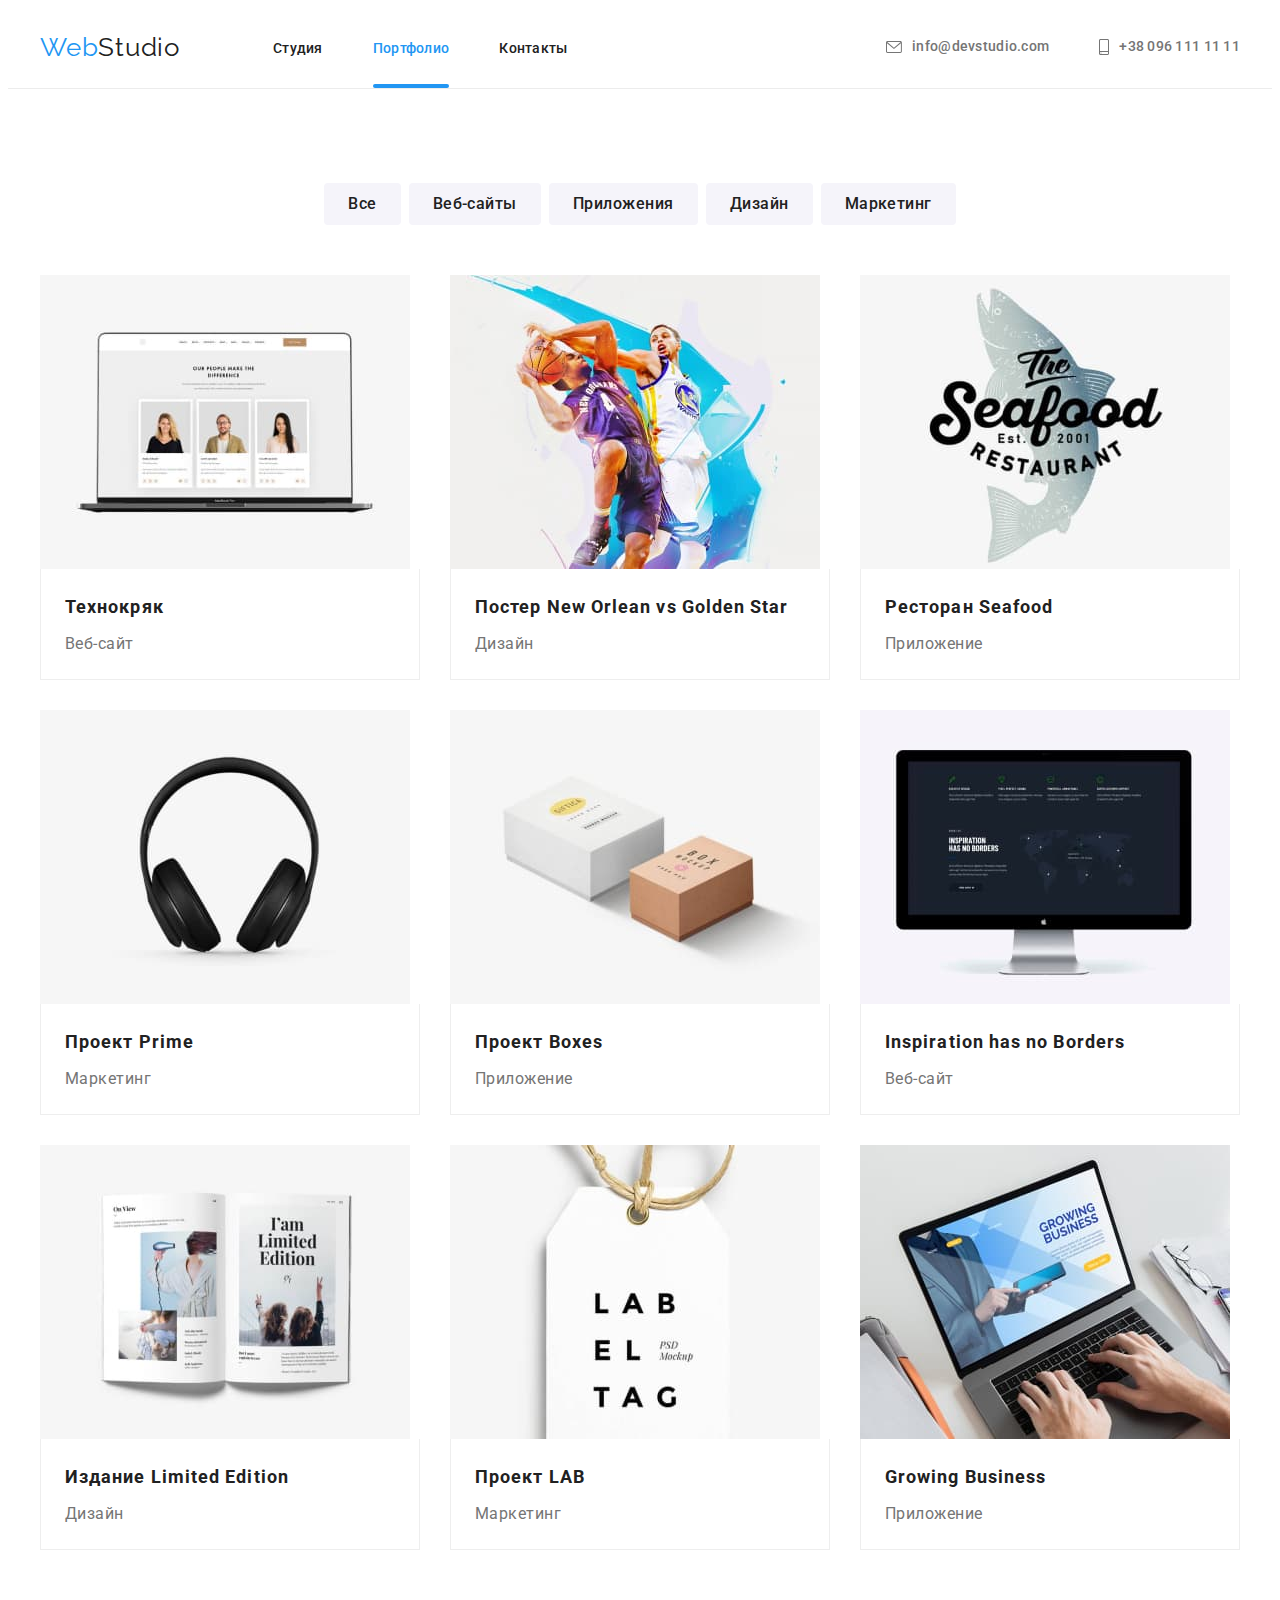
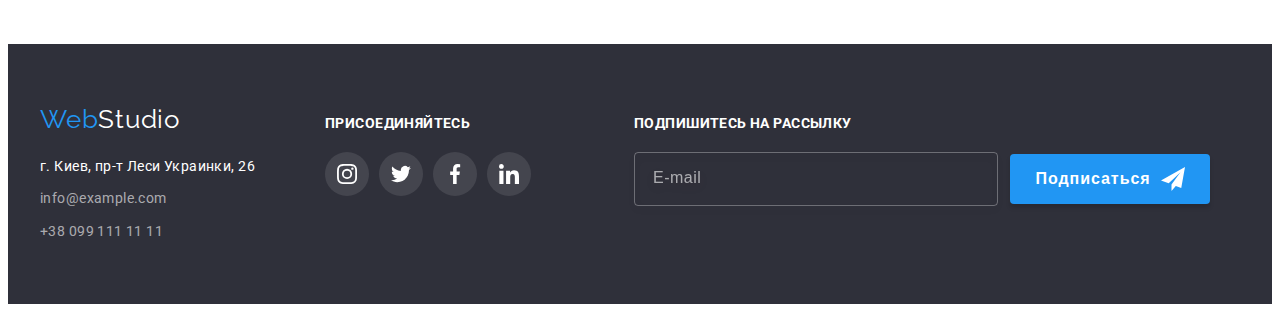
==== portfolio.html @ 878c6442 "add basic files" ====
<!DOCTYPE html>
<html lang="ru">
  <head>
    <meta charset="UTF-8" />
    <meta http-equiv="X-UA-Compatible" content="IE=edge" />
    <meta name="viewport" content="width=device-width, initial-scale=1.0" />
    <title>Портфолио</title>
    <link
      href="https://fonts.googleapis.com/css2?family=Raleway:wght@700&family=Roboto:wght@400;500;700;900&display=swap"
      rel="stylesheet"
    />
    <link
      rel="stylesheet"
      href="https://cdnjs.cloudflare.com/ajax/libs/modern-normalize/1.1.0/modern-normalize.min.css"
      integrity="sha512-wpPYUAdjBVSE4KJnH1VR1HeZfpl1ub8YT/NKx4PuQ5NmX2tKuGu6U/JRp5y+Y8XG2tV+wKQpNHVUX03MfMFn9Q=="
      crossorigin="anonymous"
      referrerpolicy="no-referrer"
    />
    <link rel="stylesheet" href="./css/main.min.css" />
  </head>
  <body>
    <!--Шапка-->
    <header class="page-header">
      <div class="container header-container">
        <nav class="nav-list">
          <a href="./index.html" class="logo">Web<span class="logo--black">Studio</span></a>
          <ul class="site-nav list">
            <li class="header-item"><a href="./index.html" class="item">Студия</a></li>
            <li class="header-item">
              <a href="./portfolio.html" class="item current">Портфолио</a>
            </li>
            <li class="header-item"><a href="" class="item">Контакты</a></li>
          </ul>
        </nav>
        <ul class="contacts-header list">
          <li class="contact-item">
            <div class="container-nav">
              <a href="mailto:info@devstudio.com" class="link"
                >info@devstudio.com
                <svg width="16" height="12" class="nav-icon">
                  <use href="./images/sprite.svg#icon-envelope"></use>
                </svg>
              </a>
            </div>
          </li>
          <li class="contact-item">
            <div class="container-nav">
              <a href="tel:+380961111111" class="link"
                >+38 096 111 11 11
                <svg width="10" height="16" class="nav-icon">
                  <use href="./images/sprite.svg#icon-smartphone"></use>
                </svg>
              </a>
            </div>
          </li>
        </ul>
      </div>
    </header>
    <main>
      <!--Список работ-->
      <section class="section">
        <div class="container">
          <h1 class="visually-hidden">Наши работы</h1>
          <ul class="filter-list list">
            <li class="filter"><button type="button" class="filter-btn">Все</button></li>
            <li class="filter"><button type="button" class="filter-btn">Веб-сайты</button></li>
            <li class="filter"><button type="button" class="filter-btn">Приложения</button></li>
            <li class="filter"><button type="button" class="filter-btn">Дизайн</button></li>
            <li class="filter"><button type="button" class="filter-btn">Маркетинг</button></li>
          </ul>
          <ul class="list works-list">
            <li class="works-example">
              <div class="works-example-list">
                <img src="images/work1.jpg" alt="Ноутбук" width="370" height="294" />
                <p class="works-example-text">
                  Технокряк это современная площадка распространения коронавируса. Компании
                  используют эту платформу для цифрового шпионажа и атак на защищённые сервера
                  конкурентов.
                </p>
              </div>
              <div class="container-example">
                <h2 class="works-title">Технокряк</h2>
                <p class="works-descr">Веб-сайт</p>
              </div>
            </li>
            <li class="works-example">
              <div class="works-example-list">
                <img src="images/work2.jpg" alt="Игроки в баскетбол" width="370" height="294" />
                <p class="works-example-text">
                  Технокряк это современная площадка распространения коронавируса. Компании
                  используют эту платформу для цифрового шпионажа и атак на защищённые сервера
                  конкурентов.
                </p>
              </div>
              <div class="container-example">
                <h2 class="works-title">Постер New Orlean vs Golden Star</h2>
                <p class="works-descr">Дизайн</p>
              </div>
            </li>
            <li class="works-example">
              <div class="works-example-list">
                <img src="images/work3.jpg" alt="Логотип ресторана" width="370" height="294" />
                <p class="works-example-text">
                  Технокряк это современная площадка распространения коронавируса. Компании
                  используют эту платформу для цифрового шпионажа и атак на защищённые сервера
                  конкурентов.
                </p>
              </div>
              <div class="container-example">
                <h2 class="works-title">Ресторан Seafood</h2>
                <p class="works-descr">Приложение</p>
              </div>
            </li>
            <li class="works-example">
              <div class="works-example-list">
                <img src="images/work4.jpg" alt="Наушники" width="370" height="294" />
                <p class="works-example-text">
                  Технокряк это современная площадка распространения коронавируса. Компании
                  используют эту платформу для цифрового шпионажа и атак на защищённые сервера
                  конкурентов.
                </p>
              </div>
              <div class="container-example">
                <h2 class="works-title">Проект Prime</h2>
                <p class="works-descr">Маркетинг</p>
              </div>
            </li>
            <li class="works-example">
              <div class="works-example-list">
                <img src="images/work5.jpg" alt="Маленькие коробки" width="370" height="294" />
                <p class="works-example-text">
                  Технокряк это современная площадка распространения коронавируса. Компании
                  используют эту платформу для цифрового шпионажа и атак на защищённые сервера
                  конкурентов.
                </p>
              </div>
              <div class="container-example">
                <h2 class="works-title">Проект Boxes</h2>
                <p class="works-descr">Приложение</p>
              </div>
            </li>
            <li class="works-example">
              <div class="works-example-list">
                <img src="images/work6.jpg" alt="Монитор" width="370" height="294" />
                <p class="works-example-text">
                  Технокряк это современная площадка распространения коронавируса. Компании
                  используют эту платформу для цифрового шпионажа и атак на защищённые сервера
                  конкурентов.
                </p>
              </div>
              <div class="container-example">
                <h2 class="works-title">Inspiration has no Borders</h2>
                <p class="works-descr">Веб-сайт</p>
              </div>
            </li>
            <li class="works-example">
              <div class="works-example-list">
                <img src="images/work7.jpg" alt="Открытая книга" width="370" height="294" />
                <p class="works-example-text">
                  Технокряк это современная площадка распространения коронавируса. Компании
                  используют эту платформу для цифрового шпионажа и атак на защищённые сервера
                  конкурентов.
                </p>
              </div>
              <div class="container-example">
                <h2 class="works-title">Издание Limited Edition</h2>
                <p class="works-descr">Дизайн</p>
              </div>
            </li>
            <li class="works-example">
              <div class="works-example-list">
                <img src="images/work8.jpg" alt="Бирка" width="370" height="294" />
                <p class="works-example-text">
                  Технокряк это современная площадка распространения коронавируса. Компании
                  используют эту платформу для цифрового шпионажа и атак на защищённые сервера
                  конкурентов.
                </p>
              </div>
              <div class="container-example">
                <h2 class="works-title">Проект LAB</h2>
                <p class="works-descr">Маркетинг</p>
              </div>
            </li>
            <li class="works-example">
              <div class="works-example-list">
                <img src="images/work9.jpg" alt="Руки и ноутбук" width="370" height="294" />
                <p class="works-example-text">
                  Технокряк это современная площадка распространения коронавируса. Компании
                  используют эту платформу для цифрового шпионажа и атак на защищённые сервера
                  конкурентов.
                </p>
              </div>
              <div class="container-example">
                <h2 class="works-title">Growing Business</h2>
                <p class="works-descr">Приложение</p>
              </div>
            </li>
          </ul>
        </div>
      </section>
    </main>
    <!--Подвал-->
    <footer class="content">
      <div class="main-footer-container">
        <div class="footer-wrapper">
          <a href="./index.html" class="logo">Web<span class="logo--white">Studio</span></a>
          <address>г. Киев, пр-т Леси Украинки, 26</address>
          <ul class="contacts-footer list">
            <li class="footer-link">
              <a href="mailto:info@example.com" class="link-item">info@example.com</a>
            </li>
            <li>
              <a href="tel:+380991111111" class="link-item">+38 099 111 11 11</a>
            </li>
          </ul>
        </div>
        <div class="footer-social-links">
          <h3 class="footer-title">присоединяйтесь</h3>
          <ul class="list footer-nav-list">
            <li class="footer-item-list">
              <a href="" class="footer-item-link">
                <svg class="footer-icons">
                  <use href="./images/sprite.svg#icon-instagram"></use>
                </svg>
              </a>
            </li>
            <li class="footer-item-list">
              <a href="" class="footer-item-link">
                <svg class="footer-icons">
                  <use href="./images/sprite.svg#icon-twitter"></use>
                </svg>
              </a>
            </li>
            <li class="footer-item-list">
              <a href="" class="footer-item-link">
                <svg class="footer-icons">
                  <use href="./images/sprite.svg#icon-facebook"></use>
                </svg>
              </a>
            </li>
            <li class="footer-item-list">
              <a href="" class="footer-item-link">
                <svg class="footer-icons">
                  <use href="./images/sprite.svg#icon-linkedin"></use>
                </svg>
              </a>
            </li>
          </ul>
        </div>
        <div class="form">
          <h3 class="footer-title">Подпишитесь на рассылку</h3>
          <div class="form-wrapper">
            <form action="#" class="form-footer">
              <label>
                <input type="email" name="E-mail" placeholder="E-mail" class="modal-input-footer" />
              </label>
            </form>
            <button type="submit" class="button-send-footer">
              <p class="button-title">Подписаться</p>
              <svg width="24" height="24">
                <use href="./images/sprite.svg#send"></use>
              </svg>
            </button>
          </div>
        </div>
      </div>
    </footer>
  </body>
</html>
---- css/main.min.css ----
:root{--primary-text-color: #212121;--title-text-color: #757575;--accent-color: #2196f3;--contact-footer-color: rgba(255, 255, 255, 0.6);--background-color: #ffffff;--context-color: #2f303a;--button-color: #f5f4fa;--border-color: #ececec;--icons-color: #afb1b8}h1,h2,h3,h4,h5,h6,p{margin:0}img{display:block;max-width:100%;height:auto}.list{list-style:none;margin:0;padding:0}body{font-family:Roboto, sans-serif;color:var(--primary-text-color);background-color:var(--background-color)}.visually-hidden{position:absolute;white-space:nowrap;width:1px;height:1px;overflow:hidden;border:0;padding:0;clip:rect(0 0 0 0);clip-path:inset(50%);margin:-1px}.section{padding-top:94px;padding-bottom:94px}.container{width:1200px;padding-left:15px;padding-right:15px;margin-left:auto;margin-right:auto}.section-title{font-weight:700;font-size:36px;line-height:1.17;text-align:center;letter-spacing:0.03em;margin-bottom:50px}.page-header{border-bottom:1px solid var(--border-color);padding-top:24px;padding-bottom:25px}.header-container{display:flex;align-items:center;justify-content:space-between}.site-nav{display:flex;align-items:center}.nav-list{display:flex}.contacts-header{display:flex;align-items:center}.header-item:not(:last-child){margin-right:50px}.header-item:first-child{margin-left:93px}.item{font-weight:500;font-size:14px;line-height:1.14;letter-spacing:0.02em;text-decoration:none;color:var(--primary-text-color);transition-property:color;transition-duration:250ms;transition-timing-function:cubic-bezier(0.4, 0, 0.2, 1)}.item:hover,.item:focus{color:var(--accent-color)}.item.current{font-weight:500;font-size:14px;line-height:1.14;letter-spacing:0.02em;text-decoration:none;color:var(--accent-color)}.current{position:relative;padding-bottom:32px}.current::after{content:'';position:absolute;width:100%;height:4px;left:0;bottom:0;background:var(--accent-color);border-radius:2px}.container-nav{display:flex;justify-content:center;align-items:center}.container-nav:not(:last-child){margin-right:30px}.link{display:flex;flex-direction:row-reverse;justify-content:center;align-items:center;transition-property:color;transition-duration:250ms;transition-timing-function:cubic-bezier(0.4, 0, 0.2, 1)}.container-nav .link:hover,.container-nav .link:focus{color:var(--accent-color)}.nav-icon{fill:currentColor;margin-right:10px}.nav-icon-phone{width:10px;height:16px}.contacts-header .link{font-weight:500;font-size:14px;line-height:1.14;letter-spacing:0.02em;text-decoration:none;color:var(--title-text-color)}.contact-item:not(:last-child){margin-right:50px}.logo{font-family:Raleway, sans-serif;font-size:26px;line-height:1.19;letter-spacing:0.03em;text-decoration:none;color:var(--accent-color)}.logo--black{color:var(--primary-text-color)}.logo--white{color:var(--background-color)}.hero{background-color:var(--context-color);background-image:linear-gradient(rgba(47,48,58,0.4), rgba(47,48,58,0.4)),url(../images/hero-img.jpg);background-repeat:no-repeat;background-position:center;background-size:cover;max-width:1600px;margin:0 auto;padding-top:200px;padding-bottom:200px}.hero-title{font-weight:900;font-size:44px;line-height:1.36;text-align:center;letter-spacing:0.06em;text-transform:uppercase;color:var(--background-color);margin-left:auto;margin-right:auto;margin-bottom:30px;max-width:696px}.hero-button{font-family:inherit;font-weight:700;font-size:16px;line-height:1.87;text-align:center;letter-spacing:0.06em;color:var(--background-color);background-color:var(--accent-color);cursor:pointer;display:block;margin-left:auto;margin-right:auto;min-width:200px;min-height:50px;border-radius:4px;border-color:transparent;transition-property:box-shadow;transition-duration:250ms;transition-timing-function:cubic-bezier(0.4, 0, 0.2, 1)}.hero-button:hover,.hero-button:focus{box-shadow:0px 4px 4px rgba(0,0,0,0.15)}.activity__list{display:flex}.activity__item{position:relative}.activity__item:not(:last-child){margin-right:30px}.activity__name{position:absolute;width:100%;height:70px;left:0;right:0;bottom:0;padding:27px 82px;font-weight:700;font-size:14px;line-height:1.14;text-align:center;letter-spacing:0.03em;text-transform:uppercase;color:var(--background-color);background-color:rgba(47,48,58,0.8)}.advantages{padding-bottom:0}.advantages__list{display:flex}.advantages__item:not(:last-child){margin-right:30px}.advantages__title{font-weight:700;font-size:14px;line-height:1.14;letter-spacing:0.03em;text-transform:uppercase;color:var(--primary-text-color);margin-bottom:10px}.advantages__descr{font-size:14px;line-height:1.71;letter-spacing:0.03em;color:var(--title-text-color);max-width:270px;margin-right:10px}.advantages__container{display:flex;justify-content:center;align-items:center;background-color:var(--button-color);width:270px;height:120px;border-radius:4px;margin-bottom:30px;padding:25px 100px}.advantages__icon{width:70px;height:70px}.team{background-color:var(--button-color)}.team-container{display:flex}.team-list{background:var(--background-color);box-shadow:0px 1px 3px rgba(0,0,0,0.12),0px 1px 1px rgba(0,0,0,0.14),0px 2px 1px rgba(0,0,0,0.2);border-radius:0px 0px 4px 4px;margin-right:30px}.team-list:last-child{margin-right:0}.member-container{padding-top:30px}.team-member{font-weight:500;font-size:16px;line-height:1.19;letter-spacing:0.03em;text-align:center}.team-position{font-size:16px;line-height:1.19;letter-spacing:0.03em;color:var(--title-text-color);text-align:center;margin-top:10px}.team-wrapper{display:flex;justify-content:center;align-items:center;margin-top:16px;padding-right:32px;padding-bottom:30px;padding-left:32px}.team-list-container{display:flex;justify-content:center;align-items:center;width:44px;height:44px}.team-list-container:not(:last-child){margin-right:10px}.team-icon-link{width:100%;height:100%;display:flex;border-radius:50%;justify-content:center;align-items:center;transition-property:background-color;transition-duration:250ms;transition-timing-function:cubic-bezier(0.4, 0, 0.2, 1)}.team-icon-link:hover,.team-icon-link:focus{background-color:var(--accent-color)}.team-icon-container{width:20px;height:20px;fill:var(--icons-color);transition-property:fill;transition-duration:250ms;transition-timing-function:cubic-bezier(0.4, 0, 0.2, 1)}.team-icon-link:hover .team-icon-container,.team-icon-link:focus .team-icon-container{fill:var(--background-color)}.clients-wrapper{display:flex;justify-content:center}.clients-item{display:flex;justify-content:center;align-items:center;width:170px;height:92px;margin-right:30px}.clients-item:last-child{margin-right:0}.clients-item-link{display:flex;justify-content:center;align-items:center;width:100%;height:100%;border:1px solid var(--icons-color);border-radius:4px;transition:border 250ms cubic-bezier(0.4, 0, 0.2, 1)}.clients-item:hover .clients-item-link,.clients-item:focus .clients-item-link{border:1px solid var(--accent-color)}.clients-icon{width:106px;height:60px;fill:var(--icons-color);transition:fill 250ms cubic-bezier(0.4, 0, 0.2, 1)}.clients-item-link:hover .clients-icon,.clients-item-link:focus .clients-icon{fill:var(--accent-color)}.filter-list{display:flex;margin-bottom:50px;justify-content:center}.filter-list .filter-btn{font-family:inherit;font-weight:500;font-size:16px;line-height:1.62;text-align:center;letter-spacing:0.03em;color:var(--primary-text-color);background-color:var(--button-color);cursor:pointer;transition:color 250ms cubic-bezier(0.4, 0, 0.2, 1),background-color 250ms cubic-bezier(0.4, 0, 0.2, 1),box-shadow 250ms cubic-bezier(0.4, 0, 0.2, 1)}.filter-list .filter-btn:hover,.filter-list .filter-btn:focus{color:var(--background-color);background-color:var(--accent-color);box-shadow:0px 3px 1px rgba(0,0,0,0.1),0px 1px 2px rgba(0,0,0,0.08),0px 2px 2px rgba(0,0,0,0.12)}.filter-btn{padding-top:6px;padding-right:22px;padding-bottom:6px;padding-left:22px;border-radius:4px;border-color:transparent}.filter:not(:last-child){margin-right:8px}.works-list{display:flex;flex-wrap:wrap;margin-right:-30px;margin-bottom:-30px}.works-example{flex-basis:calc(100% / 3 - 30px);margin-right:30px;margin-bottom:30px;transition-property:box-shadow;transition-duration:250ms;transition-timing-function:cubic-bezier(0.4, 0, 0.2, 1)}.works-example:hover{box-shadow:0px 1px 1px rgba(0,0,0,0.12),0px 4px 4px rgba(0,0,0,0.06),1px 4px 6px rgba(0,0,0,0.16);cursor:pointer}.works-example-list{position:relative;overflow:hidden}.works-example-text{position:absolute;transform:translateY(100%);transition:transform 250ms cubic-bezier(0.4, 0, 0.2, 1);top:0;left:0;width:100%;height:294px;padding:63px 24px;font-weight:400;font-size:18px;line-height:1.56;letter-spacing:0.03em;color:var(--background-color);background-color:rgba(33,150,243,0.9)}.works-example:hover .works-example-text{transform:translateY(0)}.works-title{font-weight:700;font-size:18px;line-height:2;letter-spacing:0.06em}.works-descr{font-size:16px;line-height:1.87;letter-spacing:0.03em;color:var(--title-text-color);margin-top:4px}.container-example{border-right:1px solid #eeeeee;border-bottom:1px solid #eeeeee;border-left:1px solid #eeeeee;padding-top:20px;padding-right:24px;padding-bottom:20px;padding-left:24px}.contacts-footer .link-item{font-size:14px;line-height:1.71;letter-spacing:0.03em;text-decoration:none;color:var(--contact-footer-color);transition-property:color;transition-duration:250ms;transition-timing-function:cubic-bezier(0.4, 0, 0.2, 1)}.contacts-footer .link-item:hover,.contacts-footer .link-item:focus{color:var(--accent-color)}.content{background-color:var(--context-color);padding-top:60px;padding-bottom:60px}.footer-link{margin-bottom:9px}address{font-style:normal;font-size:14px;line-height:1.71;letter-spacing:0.03em;color:var(--background-color);margin-top:20px;margin-bottom:9px}.main-footer-container{max-width:1200px;display:flex;align-items:baseline;margin-right:auto;margin-left:auto}.footer-wrapper{margin-right:70px}.button-send-footer{width:200px;height:50px;background:var(--accent-color);box-shadow:0px 4px 4px rgba(0,0,0,0.15);border-radius:4px;border:transparent;display:flex;justify-content:center;align-items:center;cursor:pointer}.button-title{margin-right:10px;font-weight:700;font-size:16px;line-height:1.87;letter-spacing:0.06em;color:var(--background-color)}.footer-social-links{margin-right:93px}.footer-nav-list{display:flex}.footer-item-list{display:flex;justify-content:center;align-items:center;width:44px;height:44px;margin-right:10px}.footer-item-link{display:flex;width:100%;height:100%;border-radius:50%;background:rgba(255,255,255,0.1);justify-content:center;align-items:center;transition-property:background-color;transition-duration:250ms;transition-timing-function:cubic-bezier(0.4, 0, 0.2, 1)}.footer-item-link:hover,.footer-item-link:focus{background-color:var(--accent-color)}.footer-icons{width:20px;height:20px;fill:var(--background-color)}.footer-title{font-weight:700;font-size:14px;line-height:1.14;letter-spacing:0.03em;text-transform:uppercase;color:var(--background-color);margin-bottom:20px}.form-footer{margin-right:12px}.modal-input-footer{width:358px;height:50px;border:1px solid rgba(255,255,255,0.3);filter:drop-shadow(0px 4px 4px rgba(71,9,9,0.15));border-radius:4px;background-color:transparent;outline:none}.modal-input-footer::placeholder{padding-top:15px;padding-bottom:15px;padding-right:295px;padding-left:16px;font-weight:400;font-size:16px;line-height:1.25;letter-spacing:0.03em;color:rgba(255,255,255,0.6)}.form-wrapper{display:flex;justify-content:center;align-items:center;transition:box-shadow 250ms cubic-bezier(0.4, 0, 0.2, 1)}.is-hidden{visibility:hidden;opacity:0;pointer-events:none}.backdrop{width:100vw;height:100vh;background:rgba(0,0,0,0.2);position:fixed;top:0;opacity:1;transition:opacity 250ms cubic-bezier(0.4, 0, 0.2, 1)}.backdrop.is-hidden .modal{transform:translate(-50%, -50%) scale(0.8)}.modal{position:absolute;top:50%;left:50%;transform:translate(-50%, -50%) scale(1);width:528px;min-height:581px;padding:40px;background-color:var(--background-color);box-shadow:0px 1px 3px rgba(0,0,0,0.12),0px 1px 1px rgba(0,0,0,0.14),0px 2px 1px rgba(0,0,0,0.2);border-radius:4px;transition:transform 250ms cubic-bezier(0.4, 0, 0.2, 1)}.modal-title{margin-bottom:12px;font-weight:700;font-size:20px;line-height:1.15;text-align:center;letter-spacing:0.03em;color:var(--primary-text-color)}.modal-input{width:100%;height:40px;padding-top:14px;padding-bottom:14px;padding-left:42px;background-color:transparent;border:1px solid rgba(33,33,33,0.2);border-radius:4px;outline:none;transition:border-color 250ms cubic-bezier(0.4, 0, 0.2, 1)}.modal-input:focus{border-color:var(--accent-color)}.modal-input:focus+.modal-input-icon{fill:var(--accent-color)}.icon-wrap{position:relative;display:block;margin-bottom:10px}.modal-input-icon{position:absolute;top:50%;transform:translateY(-50%);left:15px;transition:fill 250ms cubic-bezier(0.4, 0, 0.2, 1)}.modal-lable{font-weight:400;font-size:12px;line-height:1.67;letter-spacing:0.01em;margin-bottom:4px;color:var(--title-text-color)}.modal-text{width:100%;height:120px;resize:none;padding:12px 16px;margin-bottom:20px;border:1px solid rgba(33,33,33,0.2);border-radius:4px;outline:none;transition:border-color 250ms cubic-bezier(0.4, 0, 0.2, 1);color:rgba(117,117,117,0.5)}.modal-text::placeholder{font-weight:400;font-size:14px;line-height:1.14;letter-spacing:0.01em}.modal-text:focus{border-color:var(--accent-color)}.policy-wrap{font-weight:400;font-size:14px;line-height:1.71;letter-spacing:0.03em;color:var(--title-text-color)}.modal-wrap{display:flex;justify-content:center;align-items:center}.check-link{color:var(--accent-color)}.check-text .text-wrap{display:flex;align-items:center;justify-content:center;width:16px;height:15px;border:2px solid var(--primary-text-color);border-radius:2px;margin-right:7px}.input-check:checked+.check-text .text-wrap{background-color:var(--accent-color);border:none}.input-icon-check{fill:var(--background-color)}.modal-field-wrap{display:flex;justify-content:center;align-items:center;margin-bottom:30px}.modal-button{font-weight:700;font-size:16px;line-height:1.87;text-align:center;letter-spacing:0.06em;color:var(--background-color);background-color:var(--accent-color);cursor:pointer;display:block;margin-left:auto;margin-right:auto;padding:10px 55px;width:200px;height:50px;box-shadow:0px 4px 4px rgba(0,0,0,0.15);border-radius:4px;border-color:transparent}.close-btn{position:absolute;top:8px;right:8px;width:30px;height:30px;background:var(--background-color);border:1px solid rgba(56,41,41,0.1);border-radius:50%;cursor:pointer;transition:fill 250ms cubic-bezier(0.4, 0, 0.2, 1)}.close-btn:hover{fill:var(--accent-color)}.close-icon{width:11px;height:11px}
/*# sourceMappingURL=main.min.css.map */
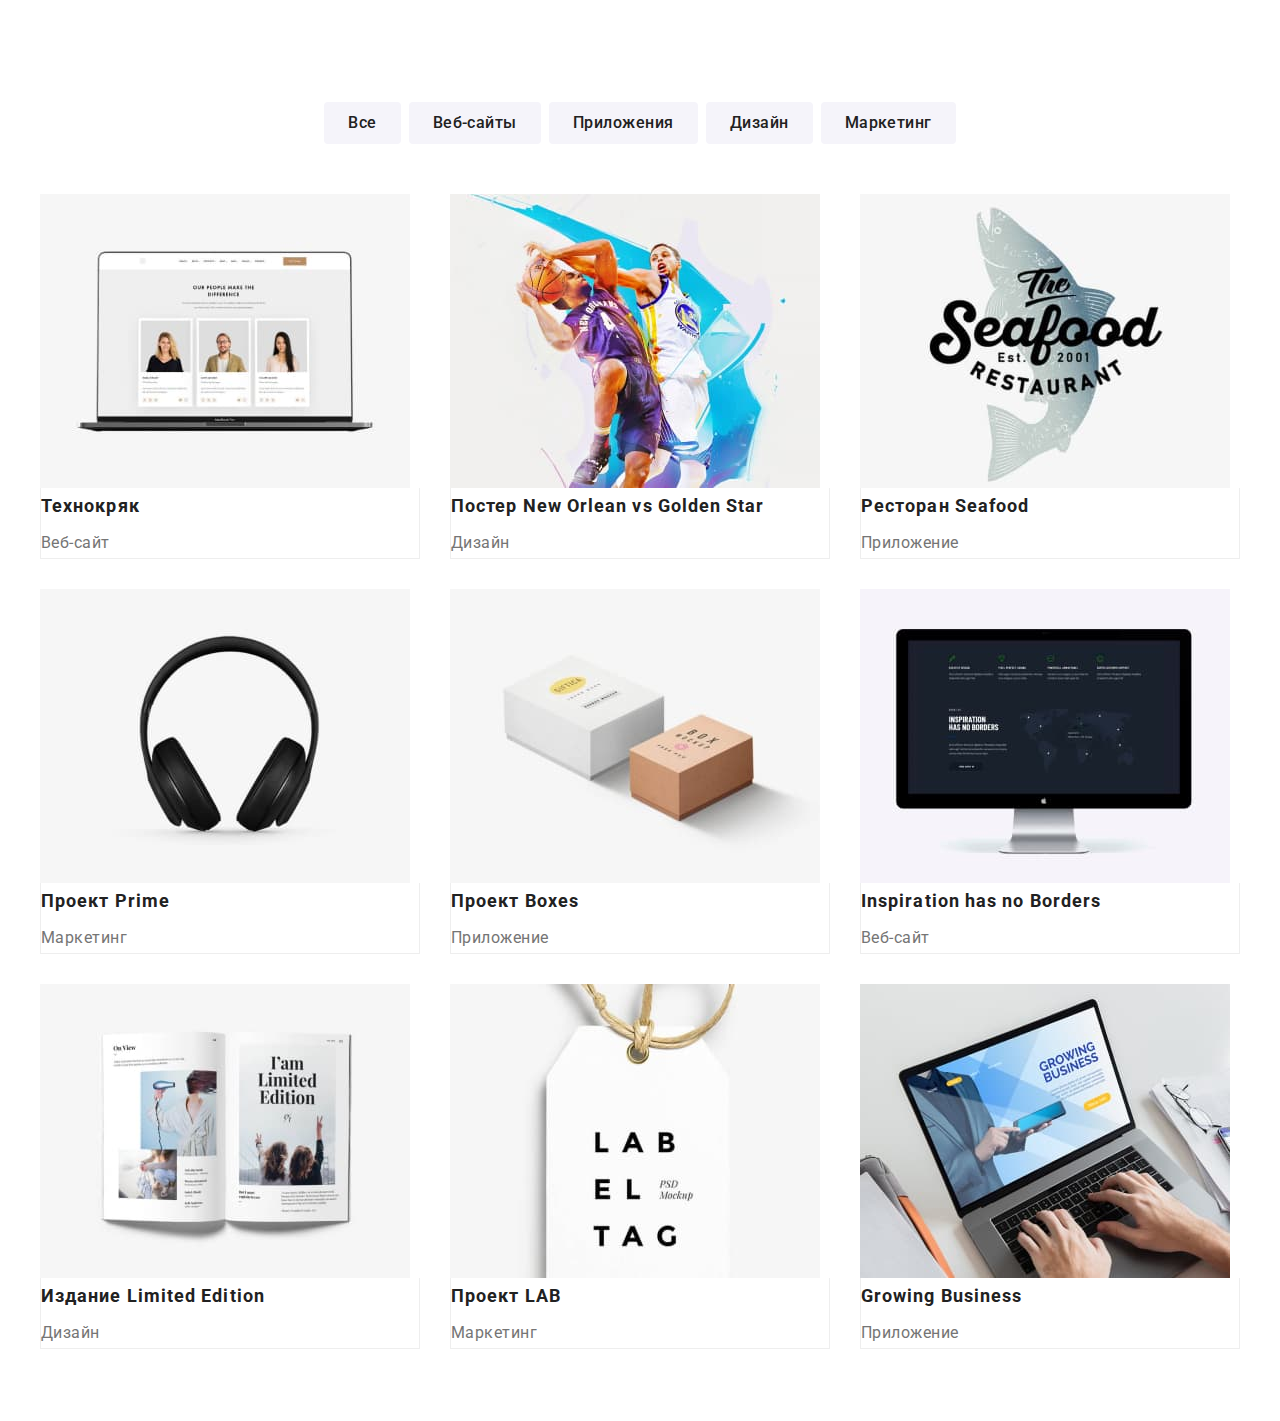
==== commit c100a308: "add works responsive" ====
--- a/portfolio.html
+++ b/portfolio.html
@@ -20,7 +20,7 @@
   </head>
   <body>
     <!--Шапка-->
-    <header class="page-header">
+    <!-- <header class="page-header">
       <div class="container header-container">
         <nav class="nav-list">
           <a href="./index.html" class="logo">Web<span class="logo--black">Studio</span></a>
@@ -55,7 +55,7 @@
           </li>
         </ul>
       </div>
-    </header>
+    </header> -->
     <main>
       <!--Список работ-->
       <section class="section">
@@ -200,7 +200,7 @@
       </section>
     </main>
     <!--Подвал-->
-    <footer class="content">
+    <!-- <footer class="content">
       <div class="main-footer-container">
         <div class="footer-wrapper">
           <a href="./index.html" class="logo">Web<span class="logo--white">Studio</span></a>
@@ -264,6 +264,6 @@
           </div>
         </div>
       </div>
-    </footer>
+    </footer> -->
   </body>
 </html>
--- a/css/main.min.css
+++ b/css/main.min.css
@@ -1,2 +1,2 @@
-:root{--primary-text-color: #212121;--title-text-color: #757575;--accent-color: #2196f3;--contact-footer-color: rgba(255, 255, 255, 0.6);--background-color: #ffffff;--context-color: #2f303a;--button-color: #f5f4fa;--border-color: #ececec;--icons-color: #afb1b8}h1,h2,h3,h4,h5,h6,p{margin:0}img{display:block;max-width:100%;height:auto}.list{list-style:none;margin:0;padding:0}body{font-family:Roboto, sans-serif;color:var(--primary-text-color);background-color:var(--background-color)}.visually-hidden{position:absolute;white-space:nowrap;width:1px;height:1px;overflow:hidden;border:0;padding:0;clip:rect(0 0 0 0);clip-path:inset(50%);margin:-1px}.section{padding-top:94px;padding-bottom:94px}.container{width:1200px;padding-left:15px;padding-right:15px;margin-left:auto;margin-right:auto}.section-title{font-weight:700;font-size:36px;line-height:1.17;text-align:center;letter-spacing:0.03em;margin-bottom:50px}.page-header{border-bottom:1px solid var(--border-color);padding-top:24px;padding-bottom:25px}.header-container{display:flex;align-items:center;justify-content:space-between}.site-nav{display:flex;align-items:center}.nav-list{display:flex}.contacts-header{display:flex;align-items:center}.header-item:not(:last-child){margin-right:50px}.header-item:first-child{margin-left:93px}.item{font-weight:500;font-size:14px;line-height:1.14;letter-spacing:0.02em;text-decoration:none;color:var(--primary-text-color);transition-property:color;transition-duration:250ms;transition-timing-function:cubic-bezier(0.4, 0, 0.2, 1)}.item:hover,.item:focus{color:var(--accent-color)}.item.current{font-weight:500;font-size:14px;line-height:1.14;letter-spacing:0.02em;text-decoration:none;color:var(--accent-color)}.current{position:relative;padding-bottom:32px}.current::after{content:'';position:absolute;width:100%;height:4px;left:0;bottom:0;background:var(--accent-color);border-radius:2px}.container-nav{display:flex;justify-content:center;align-items:center}.container-nav:not(:last-child){margin-right:30px}.link{display:flex;flex-direction:row-reverse;justify-content:center;align-items:center;transition-property:color;transition-duration:250ms;transition-timing-function:cubic-bezier(0.4, 0, 0.2, 1)}.container-nav .link:hover,.container-nav .link:focus{color:var(--accent-color)}.nav-icon{fill:currentColor;margin-right:10px}.nav-icon-phone{width:10px;height:16px}.contacts-header .link{font-weight:500;font-size:14px;line-height:1.14;letter-spacing:0.02em;text-decoration:none;color:var(--title-text-color)}.contact-item:not(:last-child){margin-right:50px}.logo{font-family:Raleway, sans-serif;font-size:26px;line-height:1.19;letter-spacing:0.03em;text-decoration:none;color:var(--accent-color)}.logo--black{color:var(--primary-text-color)}.logo--white{color:var(--background-color)}.hero{background-color:var(--context-color);background-image:linear-gradient(rgba(47,48,58,0.4), rgba(47,48,58,0.4)),url(../images/hero-img.jpg);background-repeat:no-repeat;background-position:center;background-size:cover;max-width:1600px;margin:0 auto;padding-top:200px;padding-bottom:200px}.hero-title{font-weight:900;font-size:44px;line-height:1.36;text-align:center;letter-spacing:0.06em;text-transform:uppercase;color:var(--background-color);margin-left:auto;margin-right:auto;margin-bottom:30px;max-width:696px}.hero-button{font-family:inherit;font-weight:700;font-size:16px;line-height:1.87;text-align:center;letter-spacing:0.06em;color:var(--background-color);background-color:var(--accent-color);cursor:pointer;display:block;margin-left:auto;margin-right:auto;min-width:200px;min-height:50px;border-radius:4px;border-color:transparent;transition-property:box-shadow;transition-duration:250ms;transition-timing-function:cubic-bezier(0.4, 0, 0.2, 1)}.hero-button:hover,.hero-button:focus{box-shadow:0px 4px 4px rgba(0,0,0,0.15)}.activity__list{display:flex}.activity__item{position:relative}.activity__item:not(:last-child){margin-right:30px}.activity__name{position:absolute;width:100%;height:70px;left:0;right:0;bottom:0;padding:27px 82px;font-weight:700;font-size:14px;line-height:1.14;text-align:center;letter-spacing:0.03em;text-transform:uppercase;color:var(--background-color);background-color:rgba(47,48,58,0.8)}.advantages{padding-bottom:0}.advantages__list{display:flex}.advantages__item:not(:last-child){margin-right:30px}.advantages__title{font-weight:700;font-size:14px;line-height:1.14;letter-spacing:0.03em;text-transform:uppercase;color:var(--primary-text-color);margin-bottom:10px}.advantages__descr{font-size:14px;line-height:1.71;letter-spacing:0.03em;color:var(--title-text-color);max-width:270px;margin-right:10px}.advantages__container{display:flex;justify-content:center;align-items:center;background-color:var(--button-color);width:270px;height:120px;border-radius:4px;margin-bottom:30px;padding:25px 100px}.advantages__icon{width:70px;height:70px}.team{background-color:var(--button-color)}.team-container{display:flex}.team-list{background:var(--background-color);box-shadow:0px 1px 3px rgba(0,0,0,0.12),0px 1px 1px rgba(0,0,0,0.14),0px 2px 1px rgba(0,0,0,0.2);border-radius:0px 0px 4px 4px;margin-right:30px}.team-list:last-child{margin-right:0}.member-container{padding-top:30px}.team-member{font-weight:500;font-size:16px;line-height:1.19;letter-spacing:0.03em;text-align:center}.team-position{font-size:16px;line-height:1.19;letter-spacing:0.03em;color:var(--title-text-color);text-align:center;margin-top:10px}.team-wrapper{display:flex;justify-content:center;align-items:center;margin-top:16px;padding-right:32px;padding-bottom:30px;padding-left:32px}.team-list-container{display:flex;justify-content:center;align-items:center;width:44px;height:44px}.team-list-container:not(:last-child){margin-right:10px}.team-icon-link{width:100%;height:100%;display:flex;border-radius:50%;justify-content:center;align-items:center;transition-property:background-color;transition-duration:250ms;transition-timing-function:cubic-bezier(0.4, 0, 0.2, 1)}.team-icon-link:hover,.team-icon-link:focus{background-color:var(--accent-color)}.team-icon-container{width:20px;height:20px;fill:var(--icons-color);transition-property:fill;transition-duration:250ms;transition-timing-function:cubic-bezier(0.4, 0, 0.2, 1)}.team-icon-link:hover .team-icon-container,.team-icon-link:focus .team-icon-container{fill:var(--background-color)}.clients-wrapper{display:flex;justify-content:center}.clients-item{display:flex;justify-content:center;align-items:center;width:170px;height:92px;margin-right:30px}.clients-item:last-child{margin-right:0}.clients-item-link{display:flex;justify-content:center;align-items:center;width:100%;height:100%;border:1px solid var(--icons-color);border-radius:4px;transition:border 250ms cubic-bezier(0.4, 0, 0.2, 1)}.clients-item:hover .clients-item-link,.clients-item:focus .clients-item-link{border:1px solid var(--accent-color)}.clients-icon{width:106px;height:60px;fill:var(--icons-color);transition:fill 250ms cubic-bezier(0.4, 0, 0.2, 1)}.clients-item-link:hover .clients-icon,.clients-item-link:focus .clients-icon{fill:var(--accent-color)}.filter-list{display:flex;margin-bottom:50px;justify-content:center}.filter-list .filter-btn{font-family:inherit;font-weight:500;font-size:16px;line-height:1.62;text-align:center;letter-spacing:0.03em;color:var(--primary-text-color);background-color:var(--button-color);cursor:pointer;transition:color 250ms cubic-bezier(0.4, 0, 0.2, 1),background-color 250ms cubic-bezier(0.4, 0, 0.2, 1),box-shadow 250ms cubic-bezier(0.4, 0, 0.2, 1)}.filter-list .filter-btn:hover,.filter-list .filter-btn:focus{color:var(--background-color);background-color:var(--accent-color);box-shadow:0px 3px 1px rgba(0,0,0,0.1),0px 1px 2px rgba(0,0,0,0.08),0px 2px 2px rgba(0,0,0,0.12)}.filter-btn{padding-top:6px;padding-right:22px;padding-bottom:6px;padding-left:22px;border-radius:4px;border-color:transparent}.filter:not(:last-child){margin-right:8px}.works-list{display:flex;flex-wrap:wrap;margin-right:-30px;margin-bottom:-30px}.works-example{flex-basis:calc(100% / 3 - 30px);margin-right:30px;margin-bottom:30px;transition-property:box-shadow;transition-duration:250ms;transition-timing-function:cubic-bezier(0.4, 0, 0.2, 1)}.works-example:hover{box-shadow:0px 1px 1px rgba(0,0,0,0.12),0px 4px 4px rgba(0,0,0,0.06),1px 4px 6px rgba(0,0,0,0.16);cursor:pointer}.works-example-list{position:relative;overflow:hidden}.works-example-text{position:absolute;transform:translateY(100%);transition:transform 250ms cubic-bezier(0.4, 0, 0.2, 1);top:0;left:0;width:100%;height:294px;padding:63px 24px;font-weight:400;font-size:18px;line-height:1.56;letter-spacing:0.03em;color:var(--background-color);background-color:rgba(33,150,243,0.9)}.works-example:hover .works-example-text{transform:translateY(0)}.works-title{font-weight:700;font-size:18px;line-height:2;letter-spacing:0.06em}.works-descr{font-size:16px;line-height:1.87;letter-spacing:0.03em;color:var(--title-text-color);margin-top:4px}.container-example{border-right:1px solid #eeeeee;border-bottom:1px solid #eeeeee;border-left:1px solid #eeeeee;padding-top:20px;padding-right:24px;padding-bottom:20px;padding-left:24px}.contacts-footer .link-item{font-size:14px;line-height:1.71;letter-spacing:0.03em;text-decoration:none;color:var(--contact-footer-color);transition-property:color;transition-duration:250ms;transition-timing-function:cubic-bezier(0.4, 0, 0.2, 1)}.contacts-footer .link-item:hover,.contacts-footer .link-item:focus{color:var(--accent-color)}.content{background-color:var(--context-color);padding-top:60px;padding-bottom:60px}.footer-link{margin-bottom:9px}address{font-style:normal;font-size:14px;line-height:1.71;letter-spacing:0.03em;color:var(--background-color);margin-top:20px;margin-bottom:9px}.main-footer-container{max-width:1200px;display:flex;align-items:baseline;margin-right:auto;margin-left:auto}.footer-wrapper{margin-right:70px}.button-send-footer{width:200px;height:50px;background:var(--accent-color);box-shadow:0px 4px 4px rgba(0,0,0,0.15);border-radius:4px;border:transparent;display:flex;justify-content:center;align-items:center;cursor:pointer}.button-title{margin-right:10px;font-weight:700;font-size:16px;line-height:1.87;letter-spacing:0.06em;color:var(--background-color)}.footer-social-links{margin-right:93px}.footer-nav-list{display:flex}.footer-item-list{display:flex;justify-content:center;align-items:center;width:44px;height:44px;margin-right:10px}.footer-item-link{display:flex;width:100%;height:100%;border-radius:50%;background:rgba(255,255,255,0.1);justify-content:center;align-items:center;transition-property:background-color;transition-duration:250ms;transition-timing-function:cubic-bezier(0.4, 0, 0.2, 1)}.footer-item-link:hover,.footer-item-link:focus{background-color:var(--accent-color)}.footer-icons{width:20px;height:20px;fill:var(--background-color)}.footer-title{font-weight:700;font-size:14px;line-height:1.14;letter-spacing:0.03em;text-transform:uppercase;color:var(--background-color);margin-bottom:20px}.form-footer{margin-right:12px}.modal-input-footer{width:358px;height:50px;border:1px solid rgba(255,255,255,0.3);filter:drop-shadow(0px 4px 4px rgba(71,9,9,0.15));border-radius:4px;background-color:transparent;outline:none}.modal-input-footer::placeholder{padding-top:15px;padding-bottom:15px;padding-right:295px;padding-left:16px;font-weight:400;font-size:16px;line-height:1.25;letter-spacing:0.03em;color:rgba(255,255,255,0.6)}.form-wrapper{display:flex;justify-content:center;align-items:center;transition:box-shadow 250ms cubic-bezier(0.4, 0, 0.2, 1)}.is-hidden{visibility:hidden;opacity:0;pointer-events:none}.backdrop{width:100vw;height:100vh;background:rgba(0,0,0,0.2);position:fixed;top:0;opacity:1;transition:opacity 250ms cubic-bezier(0.4, 0, 0.2, 1)}.backdrop.is-hidden .modal{transform:translate(-50%, -50%) scale(0.8)}.modal{position:absolute;top:50%;left:50%;transform:translate(-50%, -50%) scale(1);width:528px;min-height:581px;padding:40px;background-color:var(--background-color);box-shadow:0px 1px 3px rgba(0,0,0,0.12),0px 1px 1px rgba(0,0,0,0.14),0px 2px 1px rgba(0,0,0,0.2);border-radius:4px;transition:transform 250ms cubic-bezier(0.4, 0, 0.2, 1)}.modal-title{margin-bottom:12px;font-weight:700;font-size:20px;line-height:1.15;text-align:center;letter-spacing:0.03em;color:var(--primary-text-color)}.modal-input{width:100%;height:40px;padding-top:14px;padding-bottom:14px;padding-left:42px;background-color:transparent;border:1px solid rgba(33,33,33,0.2);border-radius:4px;outline:none;transition:border-color 250ms cubic-bezier(0.4, 0, 0.2, 1)}.modal-input:focus{border-color:var(--accent-color)}.modal-input:focus+.modal-input-icon{fill:var(--accent-color)}.icon-wrap{position:relative;display:block;margin-bottom:10px}.modal-input-icon{position:absolute;top:50%;transform:translateY(-50%);left:15px;transition:fill 250ms cubic-bezier(0.4, 0, 0.2, 1)}.modal-lable{font-weight:400;font-size:12px;line-height:1.67;letter-spacing:0.01em;margin-bottom:4px;color:var(--title-text-color)}.modal-text{width:100%;height:120px;resize:none;padding:12px 16px;margin-bottom:20px;border:1px solid rgba(33,33,33,0.2);border-radius:4px;outline:none;transition:border-color 250ms cubic-bezier(0.4, 0, 0.2, 1);color:rgba(117,117,117,0.5)}.modal-text::placeholder{font-weight:400;font-size:14px;line-height:1.14;letter-spacing:0.01em}.modal-text:focus{border-color:var(--accent-color)}.policy-wrap{font-weight:400;font-size:14px;line-height:1.71;letter-spacing:0.03em;color:var(--title-text-color)}.modal-wrap{display:flex;justify-content:center;align-items:center}.check-link{color:var(--accent-color)}.check-text .text-wrap{display:flex;align-items:center;justify-content:center;width:16px;height:15px;border:2px solid var(--primary-text-color);border-radius:2px;margin-right:7px}.input-check:checked+.check-text .text-wrap{background-color:var(--accent-color);border:none}.input-icon-check{fill:var(--background-color)}.modal-field-wrap{display:flex;justify-content:center;align-items:center;margin-bottom:30px}.modal-button{font-weight:700;font-size:16px;line-height:1.87;text-align:center;letter-spacing:0.06em;color:var(--background-color);background-color:var(--accent-color);cursor:pointer;display:block;margin-left:auto;margin-right:auto;padding:10px 55px;width:200px;height:50px;box-shadow:0px 4px 4px rgba(0,0,0,0.15);border-radius:4px;border-color:transparent}.close-btn{position:absolute;top:8px;right:8px;width:30px;height:30px;background:var(--background-color);border:1px solid rgba(56,41,41,0.1);border-radius:50%;cursor:pointer;transition:fill 250ms cubic-bezier(0.4, 0, 0.2, 1)}.close-btn:hover{fill:var(--accent-color)}.close-icon{width:11px;height:11px}
+:root{--primary-text-color: #212121;--title-text-color: #757575;--accent-color: #2196f3;--contact-footer-color: rgba(255, 255, 255, 0.6);--background-color: #ffffff;--context-color: #2f303a;--button-color: #f5f4fa;--border-color: #ececec;--icons-color: #afb1b8}h1,h2,h3,h4,h5,h6,p{margin:0}img{display:block;max-width:100%;height:auto}.list{list-style:none;margin:0;padding:0}body{font-family:Roboto, sans-serif;color:var(--primary-text-color);background-color:var(--background-color)}.visually-hidden{position:absolute;white-space:nowrap;width:1px;height:1px;overflow:hidden;border:0;padding:0;clip:rect(0 0 0 0);clip-path:inset(50%);margin:-1px}.section{padding-top:60px;padding-bottom:60px}@media screen and (min-width: 1200px){.section{padding-top:94px;padding-bottom:94px}}.container{width:100%;margin:0 auto;padding-left:15px;padding-right:15px}@media screen and (min-width: 480px){.container{width:480px}}@media screen and (min-width: 768px){.container{width:768px}}@media screen and (min-width: 1200px){.container{width:1200px}}.section-title{font-weight:700;font-size:36px;line-height:1.17;text-align:center;letter-spacing:0.03em;margin-bottom:30px}@media screen and (min-width: 1200px){.section-title{margin-bottom:50px}}.page-header{border-bottom:1px solid var(--border-color);padding-top:24px;padding-bottom:25px}.header-container{display:flex;align-items:center;justify-content:space-between}.site-nav{display:flex;align-items:center}.nav-list{display:flex}.contacts-header{display:flex;align-items:center}.header-item:not(:last-child){margin-right:50px}.header-item:first-child{margin-left:93px}.item{font-weight:500;font-size:14px;line-height:1.14;letter-spacing:0.02em;text-decoration:none;color:var(--primary-text-color);transition-property:color;transition-duration:250ms;transition-timing-function:cubic-bezier(0.4, 0, 0.2, 1)}.item:hover,.item:focus{color:var(--accent-color)}.item.current{font-weight:500;font-size:14px;line-height:1.14;letter-spacing:0.02em;text-decoration:none;color:var(--accent-color)}.current{position:relative;padding-bottom:32px}.current::after{content:'';position:absolute;width:100%;height:4px;left:0;bottom:0;background:var(--accent-color);border-radius:2px}.container-nav{display:flex;justify-content:center;align-items:center}.container-nav:not(:last-child){margin-right:30px}.link{display:flex;flex-direction:row-reverse;justify-content:center;align-items:center;transition-property:color;transition-duration:250ms;transition-timing-function:cubic-bezier(0.4, 0, 0.2, 1)}.container-nav .link:hover,.container-nav .link:focus{color:var(--accent-color)}.nav-icon{fill:currentColor;margin-right:10px}.nav-icon-phone{width:10px;height:16px}.contacts-header .link{font-weight:500;font-size:14px;line-height:1.14;letter-spacing:0.02em;text-decoration:none;color:var(--title-text-color)}.contact-item:not(:last-child){margin-right:50px}.logo{font-family:Raleway, sans-serif;font-size:26px;line-height:1.19;letter-spacing:0.03em;text-decoration:none;color:var(--accent-color)}.logo--black{color:var(--primary-text-color)}.logo--white{color:var(--background-color)}.hero{background-color:var(--context-color);background-image:linear-gradient(rgba(47,48,58,0.4), rgba(47,48,58,0.4)),url(../images/hero-img.jpg);background-repeat:no-repeat;background-position:center;background-size:cover;max-width:1600px;margin:0 auto;padding-top:200px;padding-bottom:200px}.hero-title{font-weight:900;font-size:44px;line-height:1.36;text-align:center;letter-spacing:0.06em;text-transform:uppercase;color:var(--background-color);margin-left:auto;margin-right:auto;margin-bottom:30px;max-width:696px}.hero-button{font-family:inherit;font-weight:700;font-size:16px;line-height:1.87;text-align:center;letter-spacing:0.06em;color:var(--background-color);background-color:var(--accent-color);cursor:pointer;display:block;margin-left:auto;margin-right:auto;min-width:200px;min-height:50px;border-radius:4px;border-color:transparent;transition-property:box-shadow;transition-duration:250ms;transition-timing-function:cubic-bezier(0.4, 0, 0.2, 1)}.hero-button:hover,.hero-button:focus{box-shadow:0px 4px 4px rgba(0,0,0,0.15)}.activity{display:none}@media screen and (min-width: 1200px){.activity{display:block}}.activity__list{display:flex}.activity__item{position:relative}.activity__item:not(:last-child){margin-right:30px}.activity__name{position:absolute;width:100%;height:70px;left:0;right:0;bottom:0;padding:27px 82px;font-weight:700;font-size:14px;line-height:1.14;text-align:center;letter-spacing:0.03em;text-transform:uppercase;color:var(--background-color);background-color:rgba(47,48,58,0.8)}.advantages__container{display:flex;justify-content:center;align-items:center;background-color:var(--button-color);height:120px;border-radius:4px;margin-bottom:30px}.advantages__list{margin-bottom:-30px}@media screen and (min-width: 768px){.advantages__list{display:grid;grid-template-columns:repeat(2, 1fr);gap:0 30px}}@media screen and (min-width: 1200px){.advantages__list{display:flex}}.advantages__item{margin-bottom:30px}@media screen and (min-width: 768px) and (min-width: 1200px){.advantages__item{margin-bottom:0}}@media screen and (min-width: 1200px){.advantages__item{width:270px}}.advantages__title{font-weight:700;font-size:14px;line-height:1.14;letter-spacing:0.03em;text-transform:uppercase;color:var(--primary-text-color);margin-bottom:10px;text-align:center}@media screen and (min-width: 768px){.advantages__title{text-align:left}}.advantages__descr{font-size:14px;line-height:1.71;letter-spacing:0.03em;color:var(--title-text-color);width:100%}.team{background-color:var(--button-color)}@media screen and (min-width: 768px){.team__list{display:grid;grid-template-columns:repeat(2, 1fr);gap:0 30px}}@media screen and (min-width: 1200px){.team__list{display:flex}}.team__item{background:var(--background-color);box-shadow:0px 1px 3px rgba(0,0,0,0.12),0px 1px 1px rgba(0,0,0,0.14),0px 2px 1px rgba(0,0,0,0.2);border-radius:0px 0px 4px 4px;margin-bottom:30px}.team__item:last-child{margin-bottom:0}@media screen and (min-width: 768px){.team__item{margin-bottom:0}}.team__member{font-weight:500;font-size:16px;line-height:1.19;letter-spacing:0.03em;text-align:center;margin-top:30px}.team__position{font-size:16px;line-height:1.19;letter-spacing:0.03em;color:var(--title-text-color);text-align:center;margin-top:10px}.team-wrapper{display:flex;justify-content:center;align-items:center;margin-top:16px;padding-right:32px;padding-bottom:30px;padding-left:32px}.team-list-container{display:flex;justify-content:center;align-items:center;width:44px;height:44px}.team-list-container:not(:last-child){margin-right:10px}.team-icon-link{width:100%;height:100%;display:flex;border-radius:50%;justify-content:center;align-items:center;transition-property:background-color;transition-duration:250ms;transition-timing-function:cubic-bezier(0.4, 0, 0.2, 1)}.team-icon-link:hover,.team-icon-link:focus{background-color:var(--accent-color)}.team-icon-container{width:20px;height:20px;fill:var(--icons-color);transition-property:fill;transition-duration:250ms;transition-timing-function:cubic-bezier(0.4, 0, 0.2, 1)}.team-icon-link:hover .team-icon-container,.team-icon-link:focus .team-icon-container{fill:var(--background-color)}.clients__list{display:grid;grid-template-columns:repeat(2, 1fr);gap:30px}@media screen and (min-width: 768px){.clients__list{display:grid;grid-template-columns:repeat(3, 1fr);gap:30px}}@media screen and (min-width: 1200px){.clients__list{display:flex}}.clients__item{display:flex;justify-content:center;align-items:center;width:210px;height:92px}@media screen and (min-width: 768px){.clients__item{width:226px;height:92px}}@media screen and (min-width: 1200px){.clients__item{width:170px;height:92px}}.clients__link{display:flex;justify-content:center;align-items:center;width:100%;height:100%;border:1px solid var(--icons-color);border-radius:4px;transition:border 250ms cubic-bezier(0.4, 0, 0.2, 1)}.clients__item:hover .clients__link,.clients__item:focus .clients__link{border:1px solid var(--accent-color)}.clients__icon{width:106px;height:60px;fill:var(--icons-color);transition:fill 250ms cubic-bezier(0.4, 0, 0.2, 1)}.clients__link:hover .clients__icon,.clients__link:focus .clients__icon{fill:var(--accent-color)}.filter-list{display:flex;flex-wrap:wrap;margin-bottom:40px}@media screen and (min-width: 768px){.filter-list{display:flex;margin-bottom:30px;justify-content:center}}@media screen and (min-width: 1200px){.filter-list{margin-bottom:50px}}.filter{margin-bottom:15px;margin-right:8px}.filter:nth-last-child(-n+2){margin-bottom:0}.filter:nth-child(3){margin-right:0}.filter:nth-child(5){margin-right:0}@media screen and (min-width: 768px){.filter{margin-bottom:0}.filter:nth-child(3){margin-right:8px}}.filter-list .filter-btn{font-family:inherit;font-weight:500;font-size:16px;line-height:1.62;text-align:center;letter-spacing:0.03em;color:var(--primary-text-color);background-color:var(--button-color);cursor:pointer;transition:color 250ms cubic-bezier(0.4, 0, 0.2, 1),background-color 250ms cubic-bezier(0.4, 0, 0.2, 1),box-shadow 250ms cubic-bezier(0.4, 0, 0.2, 1)}.filter-list .filter-btn:hover,.filter-list .filter-btn:focus{color:var(--background-color);background-color:var(--accent-color);box-shadow:0px 3px 1px rgba(0,0,0,0.1),0px 1px 2px rgba(0,0,0,0.08),0px 2px 2px rgba(0,0,0,0.12)}.filter-btn{padding-top:6px;padding-right:22px;padding-bottom:6px;padding-left:22px;border-radius:4px;border-color:transparent}.works-list{margin-bottom:-30px}@media screen and (min-width: 768px){.works-list{display:grid;grid-template-columns:repeat(2, 1fr);gap:30px}}@media screen and (min-width: 1200px){.works-list{display:grid;grid-template-columns:repeat(3, 1fr);gap:30px}}.works-example{margin-bottom:30px;transition-property:box-shadow;transition-duration:250ms;transition-timing-function:cubic-bezier(0.4, 0, 0.2, 1)}.works-example:hover{box-shadow:0px 1px 1px rgba(0,0,0,0.12),0px 4px 4px rgba(0,0,0,0.06),1px 4px 6px rgba(0,0,0,0.16);cursor:pointer}@media screen and (min-width: 768px){.works-example{margin-bottom:0}}.works-example-list{position:relative;overflow:hidden}.works-example-text{position:absolute;transform:translateY(100%);transition:transform 250ms cubic-bezier(0.4, 0, 0.2, 1);top:0;left:0;width:100%;height:294px;padding:63px 24px;font-weight:400;font-size:18px;line-height:1.56;letter-spacing:0.03em;color:var(--background-color);background-color:rgba(33,150,243,0.9)}.works-example:hover .works-example-text{transform:translateY(0)}.works-title{font-weight:700;font-size:18px;line-height:2;letter-spacing:0.06em;margin-bottom:4px}.works-descr{font-size:16px;line-height:1.87;letter-spacing:0.03em;color:var(--title-text-color)}.container-example{border-right:1px solid #eeeeee;border-bottom:1px solid #eeeeee;border-left:1px solid #eeeeee}.contacts-footer .link-item{font-size:14px;line-height:1.71;letter-spacing:0.03em;text-decoration:none;color:var(--contact-footer-color);transition-property:color;transition-duration:250ms;transition-timing-function:cubic-bezier(0.4, 0, 0.2, 1)}.contacts-footer .link-item:hover,.contacts-footer .link-item:focus{color:var(--accent-color)}.content{background-color:var(--context-color);padding-top:60px;padding-bottom:60px}.footer-link{margin-bottom:9px}address{font-style:normal;font-size:14px;line-height:1.71;letter-spacing:0.03em;color:var(--background-color);margin-top:20px;margin-bottom:9px}.main-footer-container{max-width:1200px;display:flex;align-items:baseline;margin-right:auto;margin-left:auto}.footer-wrapper{margin-right:70px}.button-send-footer{width:200px;height:50px;background:var(--accent-color);box-shadow:0px 4px 4px rgba(0,0,0,0.15);border-radius:4px;border:transparent;display:flex;justify-content:center;align-items:center;cursor:pointer}.button-title{margin-right:10px;font-weight:700;font-size:16px;line-height:1.87;letter-spacing:0.06em;color:var(--background-color)}.footer-social-links{margin-right:93px}.footer-nav-list{display:flex}.footer-item-list{display:flex;justify-content:center;align-items:center;width:44px;height:44px;margin-right:10px}.footer-item-link{display:flex;width:100%;height:100%;border-radius:50%;background:rgba(255,255,255,0.1);justify-content:center;align-items:center;transition-property:background-color;transition-duration:250ms;transition-timing-function:cubic-bezier(0.4, 0, 0.2, 1)}.footer-item-link:hover,.footer-item-link:focus{background-color:var(--accent-color)}.footer-icons{width:20px;height:20px;fill:var(--background-color)}.footer-title{font-weight:700;font-size:14px;line-height:1.14;letter-spacing:0.03em;text-transform:uppercase;color:var(--background-color);margin-bottom:20px}.form-footer{margin-right:12px}.modal-input-footer{width:358px;height:50px;border:1px solid rgba(255,255,255,0.3);filter:drop-shadow(0px 4px 4px rgba(71,9,9,0.15));border-radius:4px;background-color:transparent;outline:none}.modal-input-footer::placeholder{padding-top:15px;padding-bottom:15px;padding-right:295px;padding-left:16px;font-weight:400;font-size:16px;line-height:1.25;letter-spacing:0.03em;color:rgba(255,255,255,0.6)}.form-wrapper{display:flex;justify-content:center;align-items:center;transition:box-shadow 250ms cubic-bezier(0.4, 0, 0.2, 1)}.is-hidden{visibility:hidden;opacity:0;pointer-events:none}.backdrop{width:100vw;height:100vh;background:rgba(0,0,0,0.2);position:fixed;top:0;opacity:1;transition:opacity 250ms cubic-bezier(0.4, 0, 0.2, 1)}.backdrop.is-hidden .modal{transform:translate(-50%, -50%) scale(0.8)}.modal{position:absolute;top:50%;left:50%;transform:translate(-50%, -50%) scale(1);width:528px;min-height:581px;padding:40px;background-color:var(--background-color);box-shadow:0px 1px 3px rgba(0,0,0,0.12),0px 1px 1px rgba(0,0,0,0.14),0px 2px 1px rgba(0,0,0,0.2);border-radius:4px;transition:transform 250ms cubic-bezier(0.4, 0, 0.2, 1)}.modal-title{margin-bottom:12px;font-weight:700;font-size:20px;line-height:1.15;text-align:center;letter-spacing:0.03em;color:var(--primary-text-color)}.modal-input{width:100%;height:40px;padding-top:14px;padding-bottom:14px;padding-left:42px;background-color:transparent;border:1px solid rgba(33,33,33,0.2);border-radius:4px;outline:none;transition:border-color 250ms cubic-bezier(0.4, 0, 0.2, 1)}.modal-input:focus{border-color:var(--accent-color)}.modal-input:focus+.modal-input-icon{fill:var(--accent-color)}.icon-wrap{position:relative;display:block;margin-bottom:10px}.modal-input-icon{position:absolute;top:50%;transform:translateY(-50%);left:15px;transition:fill 250ms cubic-bezier(0.4, 0, 0.2, 1)}.modal-lable{font-weight:400;font-size:12px;line-height:1.67;letter-spacing:0.01em;margin-bottom:4px;color:var(--title-text-color)}.modal-text{width:100%;height:120px;resize:none;padding:12px 16px;margin-bottom:20px;border:1px solid rgba(33,33,33,0.2);border-radius:4px;outline:none;transition:border-color 250ms cubic-bezier(0.4, 0, 0.2, 1);color:rgba(117,117,117,0.5)}.modal-text::placeholder{font-weight:400;font-size:14px;line-height:1.14;letter-spacing:0.01em}.modal-text:focus{border-color:var(--accent-color)}.policy-wrap{font-weight:400;font-size:14px;line-height:1.71;letter-spacing:0.03em;color:var(--title-text-color)}.modal-wrap{display:flex;justify-content:center;align-items:center}.check-link{color:var(--accent-color)}.check-text .text-wrap{display:flex;align-items:center;justify-content:center;width:16px;height:15px;border:2px solid var(--primary-text-color);border-radius:2px;margin-right:7px}.input-check:checked+.check-text .text-wrap{background-color:var(--accent-color);border:none}.input-icon-check{fill:var(--background-color)}.modal-field-wrap{display:flex;justify-content:center;align-items:center;margin-bottom:30px}.modal-button{font-weight:700;font-size:16px;line-height:1.87;text-align:center;letter-spacing:0.06em;color:var(--background-color);background-color:var(--accent-color);cursor:pointer;display:block;margin-left:auto;margin-right:auto;padding:10px 55px;width:200px;height:50px;box-shadow:0px 4px 4px rgba(0,0,0,0.15);border-radius:4px;border-color:transparent}.close-btn{position:absolute;top:8px;right:8px;width:30px;height:30px;background:var(--background-color);border:1px solid rgba(56,41,41,0.1);border-radius:50%;cursor:pointer;transition:fill 250ms cubic-bezier(0.4, 0, 0.2, 1)}.close-btn:hover{fill:var(--accent-color)}.close-icon{width:11px;height:11px}
 /*# sourceMappingURL=main.min.css.map */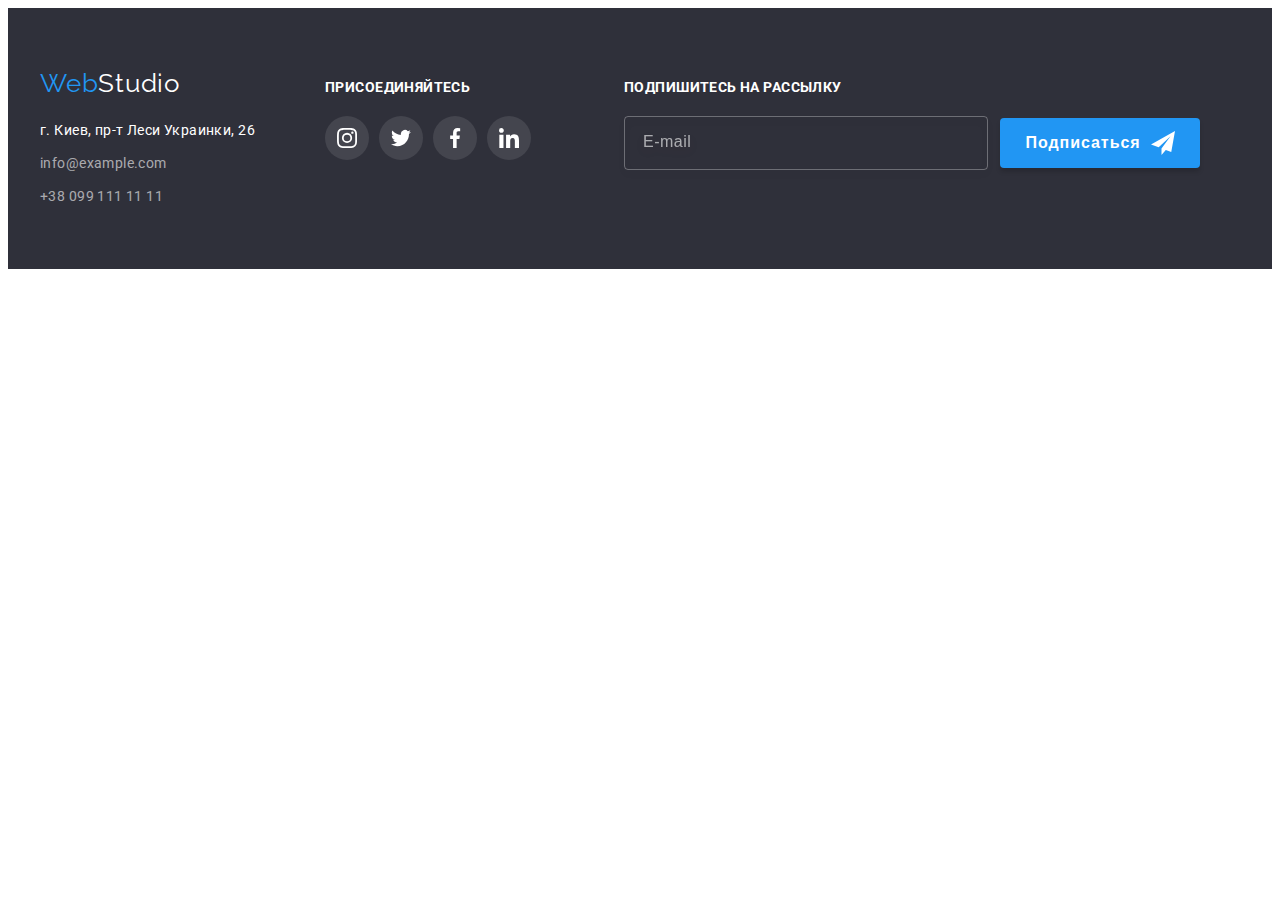
==== commit a98e11ff: "add footer desktop responsive" ====
--- a/portfolio.html
+++ b/portfolio.html
@@ -58,7 +58,7 @@
     </header> -->
     <main>
       <!--Список работ-->
-      <section class="section">
+      <!-- <section class="section">
         <div class="container">
           <h1 class="visually-hidden">Наши работы</h1>
           <ul class="filter-list list">
@@ -197,62 +197,64 @@
             </li>
           </ul>
         </div>
-      </section>
+      </section> -->
     </main>
     <!--Подвал-->
-    <!-- <footer class="content">
+    <footer class="content">
       <div class="main-footer-container">
-        <div class="footer-wrapper">
-          <a href="./index.html" class="logo">Web<span class="logo--white">Studio</span></a>
-          <address>г. Киев, пр-т Леси Украинки, 26</address>
-          <ul class="contacts-footer list">
-            <li class="footer-link">
-              <a href="mailto:info@example.com" class="link-item">info@example.com</a>
-            </li>
-            <li>
-              <a href="tel:+380991111111" class="link-item">+38 099 111 11 11</a>
-            </li>
-          </ul>
-        </div>
-        <div class="footer-social-links">
-          <h3 class="footer-title">присоединяйтесь</h3>
-          <ul class="list footer-nav-list">
-            <li class="footer-item-list">
-              <a href="" class="footer-item-link">
-                <svg class="footer-icons">
-                  <use href="./images/sprite.svg#icon-instagram"></use>
-                </svg>
-              </a>
-            </li>
-            <li class="footer-item-list">
-              <a href="" class="footer-item-link">
-                <svg class="footer-icons">
-                  <use href="./images/sprite.svg#icon-twitter"></use>
-                </svg>
-              </a>
-            </li>
-            <li class="footer-item-list">
-              <a href="" class="footer-item-link">
-                <svg class="footer-icons">
-                  <use href="./images/sprite.svg#icon-facebook"></use>
-                </svg>
-              </a>
-            </li>
-            <li class="footer-item-list">
-              <a href="" class="footer-item-link">
-                <svg class="footer-icons">
-                  <use href="./images/sprite.svg#icon-linkedin"></use>
-                </svg>
-              </a>
-            </li>
-          </ul>
+        <div class="second-footer-container">
+          <div class="footer-wrapper">
+            <a href="./index.html" class="logo">Web<span class="logo--white">Studio</span></a>
+            <address>г. Киев, пр-т Леси Украинки, 26</address>
+            <ul class="contacts-footer list">
+              <li class="footer-link">
+                <a href="mailto:info@example.com" class="link-item">info@example.com</a>
+              </li>
+              <li class="footer-link">
+                <a href="tel:+380991111111" class="link-item">+38 099 111 11 11</a>
+              </li>
+            </ul>
+          </div>
+          <div class="footer-social-links">
+            <h3 class="footer-title">присоединяйтесь</h3>
+            <ul class="list footer-nav-list">
+              <li class="footer-item-list">
+                <a href="" class="footer-item-link">
+                  <svg class="footer-icons">
+                    <use href="./images/sprite.svg#icon-instagram"></use>
+                  </svg>
+                </a>
+              </li>
+              <li class="footer-item-list">
+                <a href="" class="footer-item-link">
+                  <svg class="footer-icons">
+                    <use href="./images/sprite.svg#icon-twitter"></use>
+                  </svg>
+                </a>
+              </li>
+              <li class="footer-item-list">
+                <a href="" class="footer-item-link">
+                  <svg class="footer-icons">
+                    <use href="./images/sprite.svg#icon-facebook"></use>
+                  </svg>
+                </a>
+              </li>
+              <li class="footer-item-list">
+                <a href="" class="footer-item-link">
+                  <svg class="footer-icons">
+                    <use href="./images/sprite.svg#icon-linkedin"></use>
+                  </svg>
+                </a>
+              </li>
+            </ul>
+          </div>
         </div>
         <div class="form">
           <h3 class="footer-title">Подпишитесь на рассылку</h3>
           <div class="form-wrapper">
             <form action="#" class="form-footer">
               <label>
-                <input type="email" name="E-mail" placeholder="E-mail" class="modal-input-footer" />
+                <input type="email" name="e-mail" placeholder="E-mail" class="modal-input-footer" />
               </label>
             </form>
             <button type="submit" class="button-send-footer">
@@ -264,6 +266,6 @@
           </div>
         </div>
       </div>
-    </footer> -->
+    </footer>
   </body>
 </html>
--- a/css/main.min.css
+++ b/css/main.min.css
@@ -1,2 +1,2 @@
-:root{--primary-text-color: #212121;--title-text-color: #757575;--accent-color: #2196f3;--contact-footer-color: rgba(255, 255, 255, 0.6);--background-color: #ffffff;--context-color: #2f303a;--button-color: #f5f4fa;--border-color: #ececec;--icons-color: #afb1b8}h1,h2,h3,h4,h5,h6,p{margin:0}img{display:block;max-width:100%;height:auto}.list{list-style:none;margin:0;padding:0}body{font-family:Roboto, sans-serif;color:var(--primary-text-color);background-color:var(--background-color)}.visually-hidden{position:absolute;white-space:nowrap;width:1px;height:1px;overflow:hidden;border:0;padding:0;clip:rect(0 0 0 0);clip-path:inset(50%);margin:-1px}.section{padding-top:60px;padding-bottom:60px}@media screen and (min-width: 1200px){.section{padding-top:94px;padding-bottom:94px}}.container{width:100%;margin:0 auto;padding-left:15px;padding-right:15px}@media screen and (min-width: 480px){.container{width:480px}}@media screen and (min-width: 768px){.container{width:768px}}@media screen and (min-width: 1200px){.container{width:1200px}}.section-title{font-weight:700;font-size:36px;line-height:1.17;text-align:center;letter-spacing:0.03em;margin-bottom:30px}@media screen and (min-width: 1200px){.section-title{margin-bottom:50px}}.page-header{border-bottom:1px solid var(--border-color);padding-top:24px;padding-bottom:25px}.header-container{display:flex;align-items:center;justify-content:space-between}.site-nav{display:flex;align-items:center}.nav-list{display:flex}.contacts-header{display:flex;align-items:center}.header-item:not(:last-child){margin-right:50px}.header-item:first-child{margin-left:93px}.item{font-weight:500;font-size:14px;line-height:1.14;letter-spacing:0.02em;text-decoration:none;color:var(--primary-text-color);transition-property:color;transition-duration:250ms;transition-timing-function:cubic-bezier(0.4, 0, 0.2, 1)}.item:hover,.item:focus{color:var(--accent-color)}.item.current{font-weight:500;font-size:14px;line-height:1.14;letter-spacing:0.02em;text-decoration:none;color:var(--accent-color)}.current{position:relative;padding-bottom:32px}.current::after{content:'';position:absolute;width:100%;height:4px;left:0;bottom:0;background:var(--accent-color);border-radius:2px}.container-nav{display:flex;justify-content:center;align-items:center}.container-nav:not(:last-child){margin-right:30px}.link{display:flex;flex-direction:row-reverse;justify-content:center;align-items:center;transition-property:color;transition-duration:250ms;transition-timing-function:cubic-bezier(0.4, 0, 0.2, 1)}.container-nav .link:hover,.container-nav .link:focus{color:var(--accent-color)}.nav-icon{fill:currentColor;margin-right:10px}.nav-icon-phone{width:10px;height:16px}.contacts-header .link{font-weight:500;font-size:14px;line-height:1.14;letter-spacing:0.02em;text-decoration:none;color:var(--title-text-color)}.contact-item:not(:last-child){margin-right:50px}.logo{font-family:Raleway, sans-serif;font-size:26px;line-height:1.19;letter-spacing:0.03em;text-decoration:none;color:var(--accent-color)}.logo--black{color:var(--primary-text-color)}.logo--white{color:var(--background-color)}.hero{background-color:var(--context-color);background-image:linear-gradient(rgba(47,48,58,0.4), rgba(47,48,58,0.4)),url(../images/hero-img.jpg);background-repeat:no-repeat;background-position:center;background-size:cover;max-width:1600px;margin:0 auto;padding-top:200px;padding-bottom:200px}.hero-title{font-weight:900;font-size:44px;line-height:1.36;text-align:center;letter-spacing:0.06em;text-transform:uppercase;color:var(--background-color);margin-left:auto;margin-right:auto;margin-bottom:30px;max-width:696px}.hero-button{font-family:inherit;font-weight:700;font-size:16px;line-height:1.87;text-align:center;letter-spacing:0.06em;color:var(--background-color);background-color:var(--accent-color);cursor:pointer;display:block;margin-left:auto;margin-right:auto;min-width:200px;min-height:50px;border-radius:4px;border-color:transparent;transition-property:box-shadow;transition-duration:250ms;transition-timing-function:cubic-bezier(0.4, 0, 0.2, 1)}.hero-button:hover,.hero-button:focus{box-shadow:0px 4px 4px rgba(0,0,0,0.15)}.activity{display:none}@media screen and (min-width: 1200px){.activity{display:block}}.activity__list{display:flex}.activity__item{position:relative}.activity__item:not(:last-child){margin-right:30px}.activity__name{position:absolute;width:100%;height:70px;left:0;right:0;bottom:0;padding:27px 82px;font-weight:700;font-size:14px;line-height:1.14;text-align:center;letter-spacing:0.03em;text-transform:uppercase;color:var(--background-color);background-color:rgba(47,48,58,0.8)}.advantages__container{display:flex;justify-content:center;align-items:center;background-color:var(--button-color);height:120px;border-radius:4px;margin-bottom:30px}.advantages__list{margin-bottom:-30px}@media screen and (min-width: 768px){.advantages__list{display:grid;grid-template-columns:repeat(2, 1fr);gap:0 30px}}@media screen and (min-width: 1200px){.advantages__list{display:flex}}.advantages__item{margin-bottom:30px}@media screen and (min-width: 768px) and (min-width: 1200px){.advantages__item{margin-bottom:0}}@media screen and (min-width: 1200px){.advantages__item{width:270px}}.advantages__title{font-weight:700;font-size:14px;line-height:1.14;letter-spacing:0.03em;text-transform:uppercase;color:var(--primary-text-color);margin-bottom:10px;text-align:center}@media screen and (min-width: 768px){.advantages__title{text-align:left}}.advantages__descr{font-size:14px;line-height:1.71;letter-spacing:0.03em;color:var(--title-text-color);width:100%}.team{background-color:var(--button-color)}@media screen and (min-width: 768px){.team__list{display:grid;grid-template-columns:repeat(2, 1fr);gap:0 30px}}@media screen and (min-width: 1200px){.team__list{display:flex}}.team__item{background:var(--background-color);box-shadow:0px 1px 3px rgba(0,0,0,0.12),0px 1px 1px rgba(0,0,0,0.14),0px 2px 1px rgba(0,0,0,0.2);border-radius:0px 0px 4px 4px;margin-bottom:30px}.team__item:last-child{margin-bottom:0}@media screen and (min-width: 768px){.team__item{margin-bottom:0}}.team__member{font-weight:500;font-size:16px;line-height:1.19;letter-spacing:0.03em;text-align:center;margin-top:30px}.team__position{font-size:16px;line-height:1.19;letter-spacing:0.03em;color:var(--title-text-color);text-align:center;margin-top:10px}.team-wrapper{display:flex;justify-content:center;align-items:center;margin-top:16px;padding-right:32px;padding-bottom:30px;padding-left:32px}.team-list-container{display:flex;justify-content:center;align-items:center;width:44px;height:44px}.team-list-container:not(:last-child){margin-right:10px}.team-icon-link{width:100%;height:100%;display:flex;border-radius:50%;justify-content:center;align-items:center;transition-property:background-color;transition-duration:250ms;transition-timing-function:cubic-bezier(0.4, 0, 0.2, 1)}.team-icon-link:hover,.team-icon-link:focus{background-color:var(--accent-color)}.team-icon-container{width:20px;height:20px;fill:var(--icons-color);transition-property:fill;transition-duration:250ms;transition-timing-function:cubic-bezier(0.4, 0, 0.2, 1)}.team-icon-link:hover .team-icon-container,.team-icon-link:focus .team-icon-container{fill:var(--background-color)}.clients__list{display:grid;grid-template-columns:repeat(2, 1fr);gap:30px}@media screen and (min-width: 768px){.clients__list{display:grid;grid-template-columns:repeat(3, 1fr);gap:30px}}@media screen and (min-width: 1200px){.clients__list{display:flex}}.clients__item{display:flex;justify-content:center;align-items:center;width:210px;height:92px}@media screen and (min-width: 768px){.clients__item{width:226px;height:92px}}@media screen and (min-width: 1200px){.clients__item{width:170px;height:92px}}.clients__link{display:flex;justify-content:center;align-items:center;width:100%;height:100%;border:1px solid var(--icons-color);border-radius:4px;transition:border 250ms cubic-bezier(0.4, 0, 0.2, 1)}.clients__item:hover .clients__link,.clients__item:focus .clients__link{border:1px solid var(--accent-color)}.clients__icon{width:106px;height:60px;fill:var(--icons-color);transition:fill 250ms cubic-bezier(0.4, 0, 0.2, 1)}.clients__link:hover .clients__icon,.clients__link:focus .clients__icon{fill:var(--accent-color)}.filter-list{display:flex;flex-wrap:wrap;margin-bottom:40px}@media screen and (min-width: 768px){.filter-list{display:flex;margin-bottom:30px;justify-content:center}}@media screen and (min-width: 1200px){.filter-list{margin-bottom:50px}}.filter{margin-bottom:15px;margin-right:8px}.filter:nth-last-child(-n+2){margin-bottom:0}.filter:nth-child(3){margin-right:0}.filter:nth-child(5){margin-right:0}@media screen and (min-width: 768px){.filter{margin-bottom:0}.filter:nth-child(3){margin-right:8px}}.filter-list .filter-btn{font-family:inherit;font-weight:500;font-size:16px;line-height:1.62;text-align:center;letter-spacing:0.03em;color:var(--primary-text-color);background-color:var(--button-color);cursor:pointer;transition:color 250ms cubic-bezier(0.4, 0, 0.2, 1),background-color 250ms cubic-bezier(0.4, 0, 0.2, 1),box-shadow 250ms cubic-bezier(0.4, 0, 0.2, 1)}.filter-list .filter-btn:hover,.filter-list .filter-btn:focus{color:var(--background-color);background-color:var(--accent-color);box-shadow:0px 3px 1px rgba(0,0,0,0.1),0px 1px 2px rgba(0,0,0,0.08),0px 2px 2px rgba(0,0,0,0.12)}.filter-btn{padding-top:6px;padding-right:22px;padding-bottom:6px;padding-left:22px;border-radius:4px;border-color:transparent}.works-list{margin-bottom:-30px}@media screen and (min-width: 768px){.works-list{display:grid;grid-template-columns:repeat(2, 1fr);gap:30px}}@media screen and (min-width: 1200px){.works-list{display:grid;grid-template-columns:repeat(3, 1fr);gap:30px}}.works-example{margin-bottom:30px;transition-property:box-shadow;transition-duration:250ms;transition-timing-function:cubic-bezier(0.4, 0, 0.2, 1)}.works-example:hover{box-shadow:0px 1px 1px rgba(0,0,0,0.12),0px 4px 4px rgba(0,0,0,0.06),1px 4px 6px rgba(0,0,0,0.16);cursor:pointer}@media screen and (min-width: 768px){.works-example{margin-bottom:0}}.works-example-list{position:relative;overflow:hidden}.works-example-text{position:absolute;transform:translateY(100%);transition:transform 250ms cubic-bezier(0.4, 0, 0.2, 1);top:0;left:0;width:100%;height:294px;padding:63px 24px;font-weight:400;font-size:18px;line-height:1.56;letter-spacing:0.03em;color:var(--background-color);background-color:rgba(33,150,243,0.9)}.works-example:hover .works-example-text{transform:translateY(0)}.works-title{font-weight:700;font-size:18px;line-height:2;letter-spacing:0.06em;margin-bottom:4px}.works-descr{font-size:16px;line-height:1.87;letter-spacing:0.03em;color:var(--title-text-color)}.container-example{border-right:1px solid #eeeeee;border-bottom:1px solid #eeeeee;border-left:1px solid #eeeeee}.contacts-footer .link-item{font-size:14px;line-height:1.71;letter-spacing:0.03em;text-decoration:none;color:var(--contact-footer-color);transition-property:color;transition-duration:250ms;transition-timing-function:cubic-bezier(0.4, 0, 0.2, 1)}.contacts-footer .link-item:hover,.contacts-footer .link-item:focus{color:var(--accent-color)}.content{background-color:var(--context-color);padding-top:60px;padding-bottom:60px}.footer-link{margin-bottom:9px}address{font-style:normal;font-size:14px;line-height:1.71;letter-spacing:0.03em;color:var(--background-color);margin-top:20px;margin-bottom:9px}.main-footer-container{max-width:1200px;display:flex;align-items:baseline;margin-right:auto;margin-left:auto}.footer-wrapper{margin-right:70px}.button-send-footer{width:200px;height:50px;background:var(--accent-color);box-shadow:0px 4px 4px rgba(0,0,0,0.15);border-radius:4px;border:transparent;display:flex;justify-content:center;align-items:center;cursor:pointer}.button-title{margin-right:10px;font-weight:700;font-size:16px;line-height:1.87;letter-spacing:0.06em;color:var(--background-color)}.footer-social-links{margin-right:93px}.footer-nav-list{display:flex}.footer-item-list{display:flex;justify-content:center;align-items:center;width:44px;height:44px;margin-right:10px}.footer-item-link{display:flex;width:100%;height:100%;border-radius:50%;background:rgba(255,255,255,0.1);justify-content:center;align-items:center;transition-property:background-color;transition-duration:250ms;transition-timing-function:cubic-bezier(0.4, 0, 0.2, 1)}.footer-item-link:hover,.footer-item-link:focus{background-color:var(--accent-color)}.footer-icons{width:20px;height:20px;fill:var(--background-color)}.footer-title{font-weight:700;font-size:14px;line-height:1.14;letter-spacing:0.03em;text-transform:uppercase;color:var(--background-color);margin-bottom:20px}.form-footer{margin-right:12px}.modal-input-footer{width:358px;height:50px;border:1px solid rgba(255,255,255,0.3);filter:drop-shadow(0px 4px 4px rgba(71,9,9,0.15));border-radius:4px;background-color:transparent;outline:none}.modal-input-footer::placeholder{padding-top:15px;padding-bottom:15px;padding-right:295px;padding-left:16px;font-weight:400;font-size:16px;line-height:1.25;letter-spacing:0.03em;color:rgba(255,255,255,0.6)}.form-wrapper{display:flex;justify-content:center;align-items:center;transition:box-shadow 250ms cubic-bezier(0.4, 0, 0.2, 1)}.is-hidden{visibility:hidden;opacity:0;pointer-events:none}.backdrop{width:100vw;height:100vh;background:rgba(0,0,0,0.2);position:fixed;top:0;opacity:1;transition:opacity 250ms cubic-bezier(0.4, 0, 0.2, 1)}.backdrop.is-hidden .modal{transform:translate(-50%, -50%) scale(0.8)}.modal{position:absolute;top:50%;left:50%;transform:translate(-50%, -50%) scale(1);width:528px;min-height:581px;padding:40px;background-color:var(--background-color);box-shadow:0px 1px 3px rgba(0,0,0,0.12),0px 1px 1px rgba(0,0,0,0.14),0px 2px 1px rgba(0,0,0,0.2);border-radius:4px;transition:transform 250ms cubic-bezier(0.4, 0, 0.2, 1)}.modal-title{margin-bottom:12px;font-weight:700;font-size:20px;line-height:1.15;text-align:center;letter-spacing:0.03em;color:var(--primary-text-color)}.modal-input{width:100%;height:40px;padding-top:14px;padding-bottom:14px;padding-left:42px;background-color:transparent;border:1px solid rgba(33,33,33,0.2);border-radius:4px;outline:none;transition:border-color 250ms cubic-bezier(0.4, 0, 0.2, 1)}.modal-input:focus{border-color:var(--accent-color)}.modal-input:focus+.modal-input-icon{fill:var(--accent-color)}.icon-wrap{position:relative;display:block;margin-bottom:10px}.modal-input-icon{position:absolute;top:50%;transform:translateY(-50%);left:15px;transition:fill 250ms cubic-bezier(0.4, 0, 0.2, 1)}.modal-lable{font-weight:400;font-size:12px;line-height:1.67;letter-spacing:0.01em;margin-bottom:4px;color:var(--title-text-color)}.modal-text{width:100%;height:120px;resize:none;padding:12px 16px;margin-bottom:20px;border:1px solid rgba(33,33,33,0.2);border-radius:4px;outline:none;transition:border-color 250ms cubic-bezier(0.4, 0, 0.2, 1);color:rgba(117,117,117,0.5)}.modal-text::placeholder{font-weight:400;font-size:14px;line-height:1.14;letter-spacing:0.01em}.modal-text:focus{border-color:var(--accent-color)}.policy-wrap{font-weight:400;font-size:14px;line-height:1.71;letter-spacing:0.03em;color:var(--title-text-color)}.modal-wrap{display:flex;justify-content:center;align-items:center}.check-link{color:var(--accent-color)}.check-text .text-wrap{display:flex;align-items:center;justify-content:center;width:16px;height:15px;border:2px solid var(--primary-text-color);border-radius:2px;margin-right:7px}.input-check:checked+.check-text .text-wrap{background-color:var(--accent-color);border:none}.input-icon-check{fill:var(--background-color)}.modal-field-wrap{display:flex;justify-content:center;align-items:center;margin-bottom:30px}.modal-button{font-weight:700;font-size:16px;line-height:1.87;text-align:center;letter-spacing:0.06em;color:var(--background-color);background-color:var(--accent-color);cursor:pointer;display:block;margin-left:auto;margin-right:auto;padding:10px 55px;width:200px;height:50px;box-shadow:0px 4px 4px rgba(0,0,0,0.15);border-radius:4px;border-color:transparent}.close-btn{position:absolute;top:8px;right:8px;width:30px;height:30px;background:var(--background-color);border:1px solid rgba(56,41,41,0.1);border-radius:50%;cursor:pointer;transition:fill 250ms cubic-bezier(0.4, 0, 0.2, 1)}.close-btn:hover{fill:var(--accent-color)}.close-icon{width:11px;height:11px}
+:root{--primary-text-color: #212121;--title-text-color: #757575;--accent-color: #2196f3;--contact-footer-color: rgba(255, 255, 255, 0.6);--background-color: #ffffff;--context-color: #2f303a;--button-color: #f5f4fa;--border-color: #ececec;--icons-color: #afb1b8}h1,h2,h3,h4,h5,h6,p{margin:0}img{display:block;max-width:100%;height:auto}.list{list-style:none;margin:0;padding:0}body{font-family:Roboto, sans-serif;color:var(--primary-text-color);background-color:var(--background-color)}.visually-hidden{position:absolute;white-space:nowrap;width:1px;height:1px;overflow:hidden;border:0;padding:0;clip:rect(0 0 0 0);clip-path:inset(50%);margin:-1px}.section{padding-top:60px;padding-bottom:60px}@media screen and (min-width: 1200px){.section{padding-top:94px;padding-bottom:94px}}.container{width:100%;margin:0 auto;padding-left:15px;padding-right:15px}@media screen and (min-width: 480px){.container{width:480px}}@media screen and (min-width: 768px){.container{width:768px}}@media screen and (min-width: 1200px){.container{width:1200px}}.section-title{font-weight:700;font-size:36px;line-height:1.17;text-align:center;letter-spacing:0.03em;margin-bottom:30px}@media screen and (min-width: 1200px){.section-title{margin-bottom:50px}}.page-header{border-bottom:1px solid var(--border-color)}@media screen and (min-width: 480px){.page-header{padding-top:16px;padding-bottom:16px}}@media screen and (min-width: 768px){.page-header{padding-top:21px;padding-bottom:21px}}@media screen and (min-width: 1200px){.page-header{padding-top:24px;padding-bottom:25px}}@media screen and (min-width: 1200px){.header-container{display:flex;align-items:center;justify-content:space-between}}.site-nav{display:flex;align-items:center}.nav-list{display:flex}.contacts-header{display:flex;align-items:center}.header-item:not(:last-child){margin-right:50px}.header-item:first-child{margin-left:93px}.item{font-weight:500;font-size:14px;line-height:1.14;letter-spacing:0.02em;text-decoration:none;color:var(--primary-text-color);transition-property:color;transition-duration:250ms;transition-timing-function:cubic-bezier(0.4, 0, 0.2, 1)}.item:hover,.item:focus{color:var(--accent-color)}.item.current{font-weight:500;font-size:14px;line-height:1.14;letter-spacing:0.02em;text-decoration:none;color:var(--accent-color)}.current{position:relative;padding-bottom:32px}.current::after{content:'';position:absolute;width:100%;height:4px;left:0;bottom:0;background:var(--accent-color);border-radius:2px}.container-nav{display:flex;justify-content:center;align-items:center}.container-nav:not(:last-child){margin-right:30px}.link{display:flex;flex-direction:row-reverse;justify-content:center;align-items:center;transition-property:color;transition-duration:250ms;transition-timing-function:cubic-bezier(0.4, 0, 0.2, 1)}.container-nav .link:hover,.container-nav .link:focus{color:var(--accent-color)}.nav-icon{fill:currentColor;margin-right:10px}.nav-icon-phone{width:10px;height:16px}.contacts-header .link{font-weight:500;font-size:14px;line-height:1.14;letter-spacing:0.02em;text-decoration:none;color:var(--title-text-color)}.contact-item:not(:last-child){margin-right:50px}.logo{font-family:Raleway, sans-serif;font-size:26px;line-height:1.19;letter-spacing:0.03em;text-decoration:none;color:var(--accent-color)}.logo--black{color:var(--primary-text-color)}.logo--white{color:var(--background-color)}.hero{background-color:var(--context-color);background-image:linear-gradient(rgba(47,48,58,0.4), rgba(47,48,58,0.4)),url(../images/hero-img.jpg);background-repeat:no-repeat;background-position:center;background-size:cover;max-width:1600px;margin:0 auto;padding-top:200px;padding-bottom:200px}.hero-title{font-weight:900;font-size:44px;line-height:1.36;text-align:center;letter-spacing:0.06em;text-transform:uppercase;color:var(--background-color);margin-left:auto;margin-right:auto;margin-bottom:30px;max-width:696px}.hero-button{font-family:inherit;font-weight:700;font-size:16px;line-height:1.87;text-align:center;letter-spacing:0.06em;color:var(--background-color);background-color:var(--accent-color);cursor:pointer;display:block;margin-left:auto;margin-right:auto;min-width:200px;min-height:50px;border-radius:4px;border-color:transparent;transition-property:box-shadow;transition-duration:250ms;transition-timing-function:cubic-bezier(0.4, 0, 0.2, 1)}.hero-button:hover,.hero-button:focus{box-shadow:0px 4px 4px rgba(0,0,0,0.15)}.activity{display:none}@media screen and (min-width: 1200px){.activity{display:block}}.activity__list{display:flex}.activity__item{position:relative}.activity__item:not(:last-child){margin-right:30px}.activity__name{position:absolute;width:100%;height:70px;left:0;right:0;bottom:0;padding:27px 82px;font-weight:700;font-size:14px;line-height:1.14;text-align:center;letter-spacing:0.03em;text-transform:uppercase;color:var(--background-color);background-color:rgba(47,48,58,0.8)}.advantages__container{display:flex;justify-content:center;align-items:center;background-color:var(--button-color);height:120px;border-radius:4px;margin-bottom:30px}.advantages__list{margin-bottom:-30px}@media screen and (min-width: 768px){.advantages__list{display:grid;grid-template-columns:repeat(2, 1fr);gap:0 30px}}@media screen and (min-width: 1200px){.advantages__list{display:flex}}.advantages__item{margin-bottom:30px}@media screen and (min-width: 768px) and (min-width: 1200px){.advantages__item{margin-bottom:0}}@media screen and (min-width: 1200px){.advantages__item{width:270px}}.advantages__title{font-weight:700;font-size:14px;line-height:1.14;letter-spacing:0.03em;text-transform:uppercase;color:var(--primary-text-color);margin-bottom:10px;text-align:center}@media screen and (min-width: 768px){.advantages__title{text-align:left}}.advantages__descr{font-size:14px;line-height:1.71;letter-spacing:0.03em;color:var(--title-text-color);width:100%}.team{background-color:var(--button-color)}@media screen and (min-width: 768px){.team__list{display:grid;grid-template-columns:repeat(2, 1fr);gap:0 30px}}@media screen and (min-width: 1200px){.team__list{display:flex}}.team__item{background:var(--background-color);box-shadow:0px 1px 3px rgba(0,0,0,0.12),0px 1px 1px rgba(0,0,0,0.14),0px 2px 1px rgba(0,0,0,0.2);border-radius:0px 0px 4px 4px;margin-bottom:30px}.team__item:last-child{margin-bottom:0}@media screen and (min-width: 768px){.team__item{margin-bottom:0}}.team__member{font-weight:500;font-size:16px;line-height:1.19;letter-spacing:0.03em;text-align:center;margin-top:30px}.team__position{font-size:16px;line-height:1.19;letter-spacing:0.03em;color:var(--title-text-color);text-align:center;margin-top:10px}.team-wrapper{display:flex;justify-content:center;align-items:center;margin-top:16px;padding-right:32px;padding-bottom:30px;padding-left:32px}.team-list-container{display:flex;justify-content:center;align-items:center;width:44px;height:44px}.team-list-container:not(:last-child){margin-right:10px}.team-icon-link{width:100%;height:100%;display:flex;border-radius:50%;justify-content:center;align-items:center;transition-property:background-color;transition-duration:250ms;transition-timing-function:cubic-bezier(0.4, 0, 0.2, 1)}.team-icon-link:hover,.team-icon-link:focus{background-color:var(--accent-color)}.team-icon-container{width:20px;height:20px;fill:var(--icons-color);transition-property:fill;transition-duration:250ms;transition-timing-function:cubic-bezier(0.4, 0, 0.2, 1)}.team-icon-link:hover .team-icon-container,.team-icon-link:focus .team-icon-container{fill:var(--background-color)}.clients__list{display:grid;grid-template-columns:repeat(2, 1fr);gap:30px}@media screen and (min-width: 768px){.clients__list{display:grid;grid-template-columns:repeat(3, 1fr);gap:30px}}@media screen and (min-width: 1200px){.clients__list{display:flex}}.clients__item{display:flex;justify-content:center;align-items:center;width:210px;height:92px}@media screen and (min-width: 768px){.clients__item{width:226px;height:92px}}@media screen and (min-width: 1200px){.clients__item{width:170px;height:92px}}.clients__link{display:flex;justify-content:center;align-items:center;width:100%;height:100%;border:1px solid var(--icons-color);border-radius:4px;transition:border 250ms cubic-bezier(0.4, 0, 0.2, 1)}.clients__item:hover .clients__link,.clients__item:focus .clients__link{border:1px solid var(--accent-color)}.clients__icon{width:106px;height:60px;fill:var(--icons-color);transition:fill 250ms cubic-bezier(0.4, 0, 0.2, 1)}.clients__link:hover .clients__icon,.clients__link:focus .clients__icon{fill:var(--accent-color)}.filter-list{display:flex;flex-wrap:wrap;margin-bottom:40px}@media screen and (min-width: 768px){.filter-list{display:flex;margin-bottom:30px;justify-content:center}}@media screen and (min-width: 1200px){.filter-list{margin-bottom:50px}}.filter{margin-bottom:15px;margin-right:8px}.filter:nth-last-child(-n+2){margin-bottom:0}.filter:nth-child(3){margin-right:0}.filter:nth-child(5){margin-right:0}@media screen and (min-width: 768px){.filter{margin-bottom:0}.filter:nth-child(3){margin-right:8px}}.filter-list .filter-btn{font-family:inherit;font-weight:500;font-size:16px;line-height:1.62;text-align:center;letter-spacing:0.03em;color:var(--primary-text-color);background-color:var(--button-color);cursor:pointer;transition:color 250ms cubic-bezier(0.4, 0, 0.2, 1),background-color 250ms cubic-bezier(0.4, 0, 0.2, 1),box-shadow 250ms cubic-bezier(0.4, 0, 0.2, 1)}.filter-list .filter-btn:hover,.filter-list .filter-btn:focus{color:var(--background-color);background-color:var(--accent-color);box-shadow:0px 3px 1px rgba(0,0,0,0.1),0px 1px 2px rgba(0,0,0,0.08),0px 2px 2px rgba(0,0,0,0.12)}.filter-btn{padding-top:6px;padding-right:22px;padding-bottom:6px;padding-left:22px;border-radius:4px;border-color:transparent}.works-list{margin-bottom:-30px}@media screen and (min-width: 768px){.works-list{display:grid;grid-template-columns:repeat(2, 1fr);gap:30px}}@media screen and (min-width: 1200px){.works-list{display:grid;grid-template-columns:repeat(3, 1fr);gap:30px}}.works-example{margin-bottom:30px;transition-property:box-shadow;transition-duration:250ms;transition-timing-function:cubic-bezier(0.4, 0, 0.2, 1)}.works-example:hover{box-shadow:0px 1px 1px rgba(0,0,0,0.12),0px 4px 4px rgba(0,0,0,0.06),1px 4px 6px rgba(0,0,0,0.16);cursor:pointer}@media screen and (min-width: 768px){.works-example{margin-bottom:0}}.works-example-list{position:relative;overflow:hidden}.works-example-text{position:absolute;transform:translateY(100%);transition:transform 250ms cubic-bezier(0.4, 0, 0.2, 1);top:0;left:0;width:100%;height:294px;padding:63px 24px;font-weight:400;font-size:18px;line-height:1.56;letter-spacing:0.03em;color:var(--background-color);background-color:rgba(33,150,243,0.9)}.works-example:hover .works-example-text{transform:translateY(0)}.works-title{font-weight:700;font-size:18px;line-height:2;letter-spacing:0.06em;margin-bottom:4px}.works-descr{font-size:16px;line-height:1.87;letter-spacing:0.03em;color:var(--title-text-color)}.container-example{border-right:1px solid #eeeeee;border-bottom:1px solid #eeeeee;border-left:1px solid #eeeeee;padding:20px 18px}.main-footer-container{width:100%;margin:0 auto;padding-left:15px;padding-right:15px}@media screen and (min-width: 480px){.main-footer-container{width:480px;text-align:center}}@media screen and (min-width: 768px){.main-footer-container{width:768px}}@media screen and (min-width: 1200px){.main-footer-container{width:1200px;display:flex;align-items:baseline;margin:0 auto;text-align:left}}@media screen and (min-width: 768px){.second-footer-container{display:flex;justify-content:space-around;align-items:baseline;margin-bottom:60px}}@media screen and (min-width: 1200px){.second-footer-container{margin-bottom:0}}.footer-wrapper{margin-bottom:60px}@media screen and (min-width: 768px){.footer-wrapper{margin-right:165px;margin-bottom:0}}@media screen and (min-width: 1200px){.footer-wrapper{margin-right:70px}}.link-item{font-size:14px;line-height:1.71;letter-spacing:0.03em;text-decoration:none;color:var(--contact-footer-color);transition-property:color;transition-duration:250ms;transition-timing-function:cubic-bezier(0.4, 0, 0.2, 1)}.link-item:hover,.link-item:focus{color:var(--accent-color)}.footer-link:not(:last-child){margin-bottom:8px}@media screen and (min-width: 1200px){.footer-link:not(:last-child){margin-bottom:9px}}.content{background-color:var(--context-color);padding-top:60px;padding-bottom:60px}address{font-style:normal;font-size:14px;line-height:1.71;letter-spacing:0.03em;color:var(--background-color);margin-top:20px;margin-bottom:8px}@media screen and (min-width: 1200px){address{margin-bottom:9px}}.button-send-footer{width:200px;height:50px;background:var(--accent-color);box-shadow:0px 4px 4px rgba(0,0,0,0.15);border-radius:4px;border:transparent;display:flex;justify-content:center;align-items:center;cursor:pointer;margin:0 auto}.button-title{margin-right:10px;font-weight:700;font-size:16px;line-height:1.87;letter-spacing:0.06em;color:var(--background-color)}@media screen and (min-width: 1200px){.footer-social-links{margin-right:93px}}.footer-nav-list{display:flex;justify-content:center;align-items:center;margin-bottom:60px}@media screen and (min-width: 768px){.footer-nav-list{margin-bottom:0}}.footer-item-list{display:flex;justify-content:center;align-items:center;width:44px;height:44px}.footer-item-list:not(:last-child){margin-right:10px}.footer-item-link{display:flex;width:100%;height:100%;border-radius:50%;background:rgba(255,255,255,0.1);justify-content:center;align-items:center;transition-property:background-color;transition-duration:250ms;transition-timing-function:cubic-bezier(0.4, 0, 0.2, 1)}.footer-item-link:hover,.footer-item-link:focus{background-color:var(--accent-color)}.footer-icons{width:20px;height:20px;fill:var(--background-color)}.footer-title{font-weight:700;font-size:14px;line-height:1.14;letter-spacing:0.03em;text-transform:uppercase;color:var(--background-color);margin-bottom:20px}@media screen and (min-width: 1200px){.form-footer{margin-right:12px}}.form-footer{margin-bottom:20px}@media screen and (min-width: 1200px){.form-footer{margin-bottom:0}}.modal-input-footer{width:450px;height:50px;border:1px solid rgba(255,255,255,0.3);filter:drop-shadow(0px 4px 4px rgba(71,9,9,0.15));border-radius:4px;background-color:transparent;outline:none}@media screen and (min-width: 1200px){.modal-input-footer{width:358px;height:50px}}.modal-input-footer::placeholder{padding-top:15px;padding-bottom:15px;padding-right:295px;padding-left:16px;font-weight:400;font-size:16px;line-height:1.25;letter-spacing:0.03em;color:rgba(255,255,255,0.6)}.form-wrapper{transition:box-shadow 250ms cubic-bezier(0.4, 0, 0.2, 1)}@media screen and (min-width: 1200px){.form-wrapper{display:flex;justify-content:center;align-items:center}}.is-hidden{visibility:hidden;opacity:0;pointer-events:none}.backdrop{width:100vw;height:100vh;background:rgba(0,0,0,0.2);position:fixed;top:0;opacity:1;transition:opacity 250ms cubic-bezier(0.4, 0, 0.2, 1)}.backdrop.is-hidden .modal{transform:translate(-50%, -50%) scale(0.8)}.modal{position:absolute;top:50%;left:50%;transform:translate(-50%, -50%) scale(1);width:528px;min-height:581px;padding:40px;background-color:var(--background-color);box-shadow:0px 1px 3px rgba(0,0,0,0.12),0px 1px 1px rgba(0,0,0,0.14),0px 2px 1px rgba(0,0,0,0.2);border-radius:4px;transition:transform 250ms cubic-bezier(0.4, 0, 0.2, 1)}.modal-title{margin-bottom:12px;font-weight:700;font-size:20px;line-height:1.15;text-align:center;letter-spacing:0.03em;color:var(--primary-text-color)}.modal-input{width:100%;height:40px;padding-top:14px;padding-bottom:14px;padding-left:42px;background-color:transparent;border:1px solid rgba(33,33,33,0.2);border-radius:4px;outline:none;transition:border-color 250ms cubic-bezier(0.4, 0, 0.2, 1)}.modal-input:focus{border-color:var(--accent-color)}.modal-input:focus+.modal-input-icon{fill:var(--accent-color)}.icon-wrap{position:relative;display:block;margin-bottom:10px}.modal-input-icon{position:absolute;top:50%;transform:translateY(-50%);left:15px;transition:fill 250ms cubic-bezier(0.4, 0, 0.2, 1)}.modal-lable{font-weight:400;font-size:12px;line-height:1.67;letter-spacing:0.01em;margin-bottom:4px;color:var(--title-text-color)}.modal-text{width:100%;height:120px;resize:none;padding:12px 16px;margin-bottom:20px;border:1px solid rgba(33,33,33,0.2);border-radius:4px;outline:none;transition:border-color 250ms cubic-bezier(0.4, 0, 0.2, 1);color:rgba(117,117,117,0.5)}.modal-text::placeholder{font-weight:400;font-size:14px;line-height:1.14;letter-spacing:0.01em}.modal-text:focus{border-color:var(--accent-color)}.policy-wrap{font-weight:400;font-size:14px;line-height:1.71;letter-spacing:0.03em;color:var(--title-text-color)}.modal-wrap{display:flex;justify-content:center;align-items:center}.check-link{color:var(--accent-color)}.check-text .text-wrap{display:flex;align-items:center;justify-content:center;width:16px;height:15px;border:2px solid var(--primary-text-color);border-radius:2px;margin-right:7px}.input-check:checked+.check-text .text-wrap{background-color:var(--accent-color);border:none}.input-icon-check{fill:var(--background-color)}.modal-field-wrap{display:flex;justify-content:center;align-items:center;margin-bottom:30px}.modal-button{font-weight:700;font-size:16px;line-height:1.87;text-align:center;letter-spacing:0.06em;color:var(--background-color);background-color:var(--accent-color);cursor:pointer;display:block;margin-left:auto;margin-right:auto;padding:10px 55px;width:200px;height:50px;box-shadow:0px 4px 4px rgba(0,0,0,0.15);border-radius:4px;border-color:transparent}.close-btn{position:absolute;top:8px;right:8px;width:30px;height:30px;background:var(--background-color);border:1px solid rgba(56,41,41,0.1);border-radius:50%;cursor:pointer;transition:fill 250ms cubic-bezier(0.4, 0, 0.2, 1)}.close-btn:hover{fill:var(--accent-color)}.close-icon{width:11px;height:11px}
 /*# sourceMappingURL=main.min.css.map */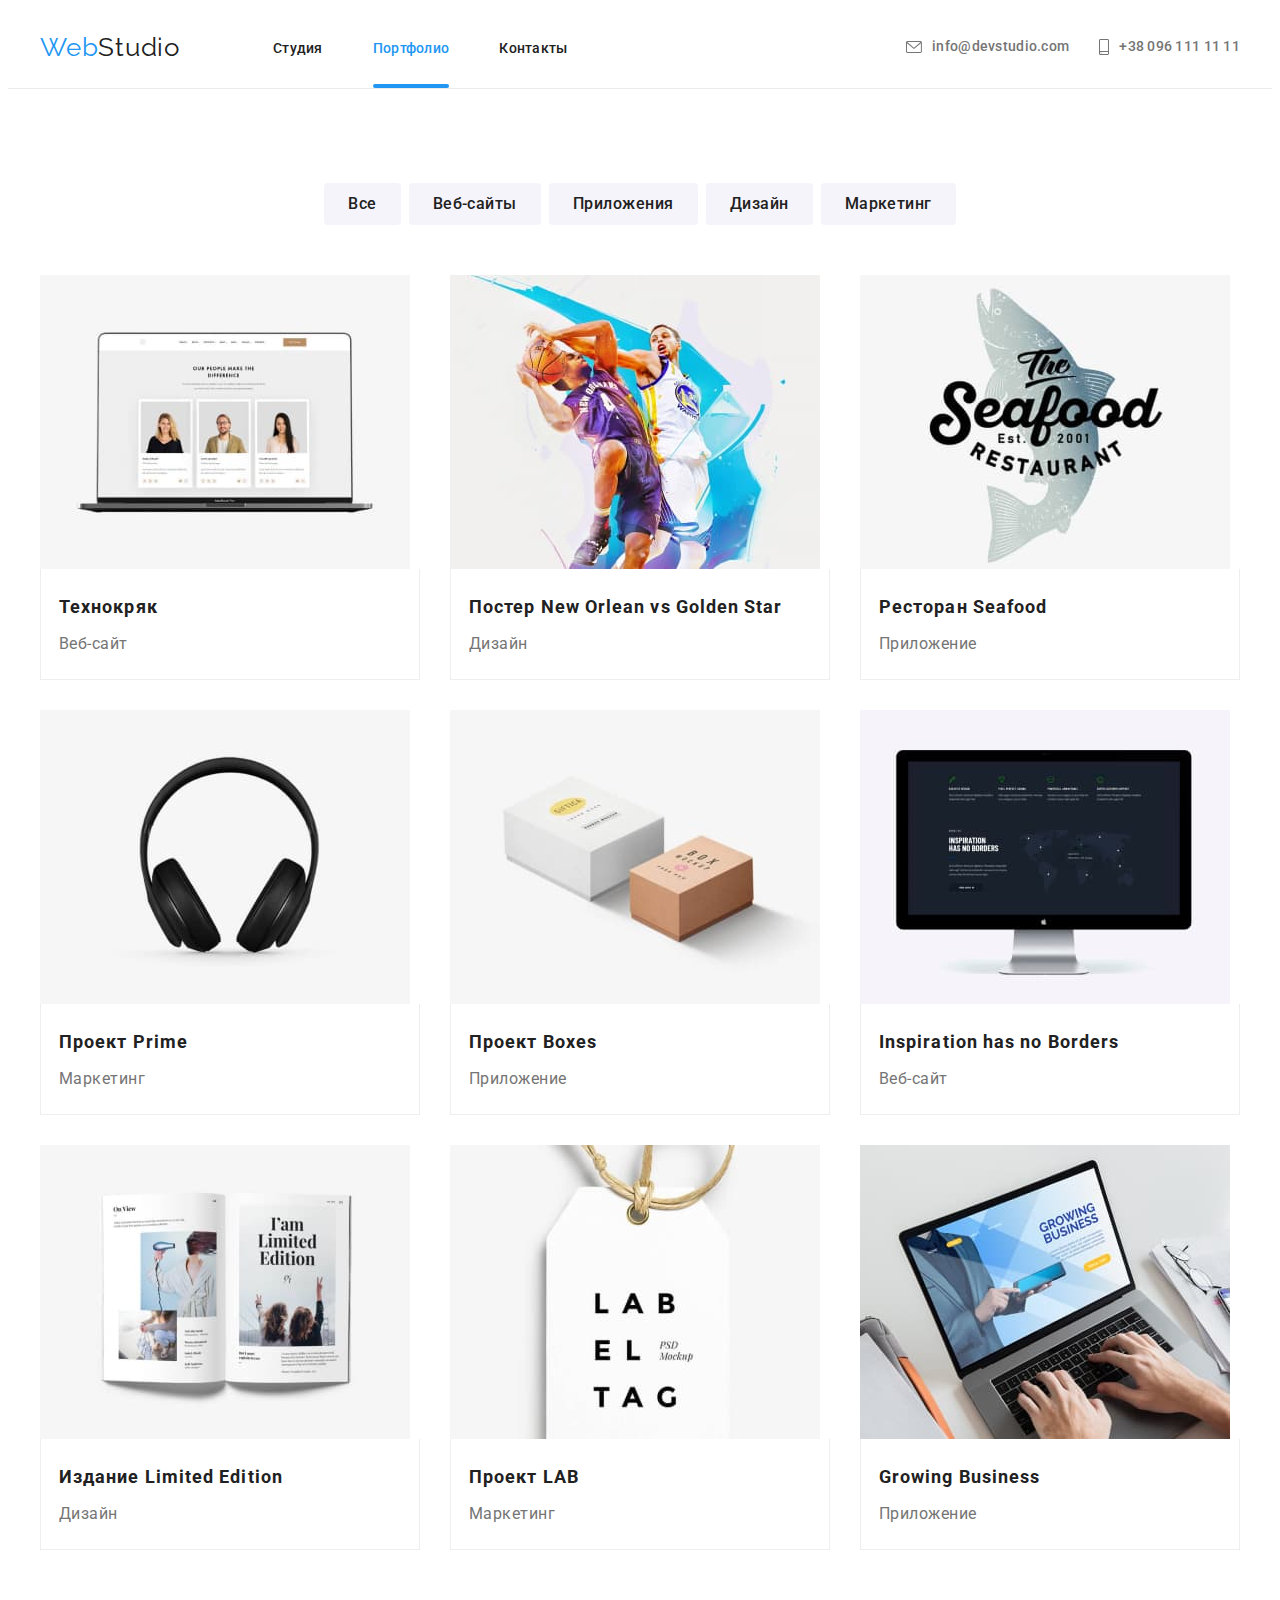
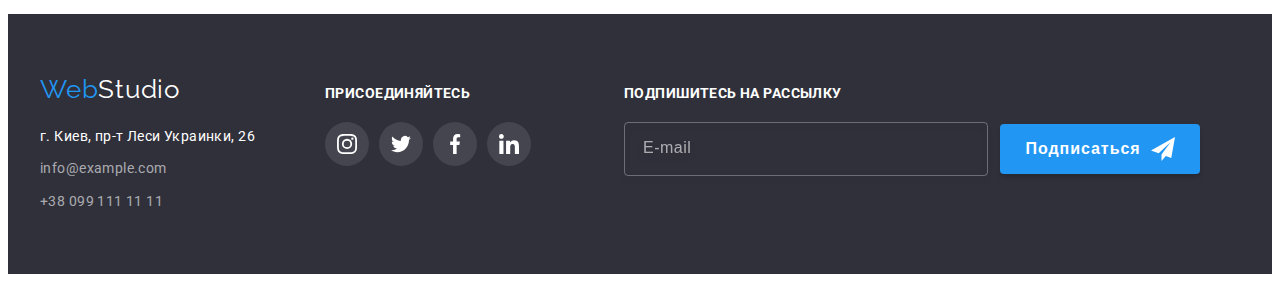
==== commit fdeb7b20: "add hero responsive" ====
--- a/portfolio.html
+++ b/portfolio.html
@@ -20,7 +20,7 @@
   </head>
   <body>
     <!--Шапка-->
-    <!-- <header class="page-header">
+    <header class="page-header">
       <div class="container header-container">
         <nav class="nav-list">
           <a href="./index.html" class="logo">Web<span class="logo--black">Studio</span></a>
@@ -32,12 +32,17 @@
             <li class="header-item"><a href="" class="item">Контакты</a></li>
           </ul>
         </nav>
+        <button class="menu-button">
+          <svg width="40" height="40" class="menu-icon">
+            <use href="./images/sprite.svg#mobile-menu"></use>
+          </svg>
+        </button>
         <ul class="contacts-header list">
           <li class="contact-item">
             <div class="container-nav">
-              <a href="mailto:info@devstudio.com" class="link"
+              <a href="mailto:info@devstudio.com" class="link contact-link"
                 >info@devstudio.com
-                <svg width="16" height="12" class="nav-icon">
+                <svg class="nav-icon nav-icon-mail">
                   <use href="./images/sprite.svg#icon-envelope"></use>
                 </svg>
               </a>
@@ -45,9 +50,9 @@
           </li>
           <li class="contact-item">
             <div class="container-nav">
-              <a href="tel:+380961111111" class="link"
+              <a href="tel:+380961111111" class="link contact-link"
                 >+38 096 111 11 11
-                <svg width="10" height="16" class="nav-icon">
+                <svg class="nav-icon nav-icon-phone">
                   <use href="./images/sprite.svg#icon-smartphone"></use>
                 </svg>
               </a>
@@ -55,10 +60,10 @@
           </li>
         </ul>
       </div>
-    </header> -->
+    </header>
     <main>
       <!--Список работ-->
-      <!-- <section class="section">
+      <section class="section">
         <div class="container">
           <h1 class="visually-hidden">Наши работы</h1>
           <ul class="filter-list list">
@@ -197,7 +202,7 @@
             </li>
           </ul>
         </div>
-      </section> -->
+      </section>
     </main>
     <!--Подвал-->
     <footer class="content">
--- a/css/main.min.css
+++ b/css/main.min.css
@@ -1,2 +1,2 @@
-:root{--primary-text-color: #212121;--title-text-color: #757575;--accent-color: #2196f3;--contact-footer-color: rgba(255, 255, 255, 0.6);--background-color: #ffffff;--context-color: #2f303a;--button-color: #f5f4fa;--border-color: #ececec;--icons-color: #afb1b8}h1,h2,h3,h4,h5,h6,p{margin:0}img{display:block;max-width:100%;height:auto}.list{list-style:none;margin:0;padding:0}body{font-family:Roboto, sans-serif;color:var(--primary-text-color);background-color:var(--background-color)}.visually-hidden{position:absolute;white-space:nowrap;width:1px;height:1px;overflow:hidden;border:0;padding:0;clip:rect(0 0 0 0);clip-path:inset(50%);margin:-1px}.section{padding-top:60px;padding-bottom:60px}@media screen and (min-width: 1200px){.section{padding-top:94px;padding-bottom:94px}}.container{width:100%;margin:0 auto;padding-left:15px;padding-right:15px}@media screen and (min-width: 480px){.container{width:480px}}@media screen and (min-width: 768px){.container{width:768px}}@media screen and (min-width: 1200px){.container{width:1200px}}.section-title{font-weight:700;font-size:36px;line-height:1.17;text-align:center;letter-spacing:0.03em;margin-bottom:30px}@media screen and (min-width: 1200px){.section-title{margin-bottom:50px}}.page-header{border-bottom:1px solid var(--border-color)}@media screen and (min-width: 480px){.page-header{padding-top:16px;padding-bottom:16px}}@media screen and (min-width: 768px){.page-header{padding-top:21px;padding-bottom:21px}}@media screen and (min-width: 1200px){.page-header{padding-top:24px;padding-bottom:25px}}@media screen and (min-width: 1200px){.header-container{display:flex;align-items:center;justify-content:space-between}}.site-nav{display:flex;align-items:center}.nav-list{display:flex}.contacts-header{display:flex;align-items:center}.header-item:not(:last-child){margin-right:50px}.header-item:first-child{margin-left:93px}.item{font-weight:500;font-size:14px;line-height:1.14;letter-spacing:0.02em;text-decoration:none;color:var(--primary-text-color);transition-property:color;transition-duration:250ms;transition-timing-function:cubic-bezier(0.4, 0, 0.2, 1)}.item:hover,.item:focus{color:var(--accent-color)}.item.current{font-weight:500;font-size:14px;line-height:1.14;letter-spacing:0.02em;text-decoration:none;color:var(--accent-color)}.current{position:relative;padding-bottom:32px}.current::after{content:'';position:absolute;width:100%;height:4px;left:0;bottom:0;background:var(--accent-color);border-radius:2px}.container-nav{display:flex;justify-content:center;align-items:center}.container-nav:not(:last-child){margin-right:30px}.link{display:flex;flex-direction:row-reverse;justify-content:center;align-items:center;transition-property:color;transition-duration:250ms;transition-timing-function:cubic-bezier(0.4, 0, 0.2, 1)}.container-nav .link:hover,.container-nav .link:focus{color:var(--accent-color)}.nav-icon{fill:currentColor;margin-right:10px}.nav-icon-phone{width:10px;height:16px}.contacts-header .link{font-weight:500;font-size:14px;line-height:1.14;letter-spacing:0.02em;text-decoration:none;color:var(--title-text-color)}.contact-item:not(:last-child){margin-right:50px}.logo{font-family:Raleway, sans-serif;font-size:26px;line-height:1.19;letter-spacing:0.03em;text-decoration:none;color:var(--accent-color)}.logo--black{color:var(--primary-text-color)}.logo--white{color:var(--background-color)}.hero{background-color:var(--context-color);background-image:linear-gradient(rgba(47,48,58,0.4), rgba(47,48,58,0.4)),url(../images/hero-img.jpg);background-repeat:no-repeat;background-position:center;background-size:cover;max-width:1600px;margin:0 auto;padding-top:200px;padding-bottom:200px}.hero-title{font-weight:900;font-size:44px;line-height:1.36;text-align:center;letter-spacing:0.06em;text-transform:uppercase;color:var(--background-color);margin-left:auto;margin-right:auto;margin-bottom:30px;max-width:696px}.hero-button{font-family:inherit;font-weight:700;font-size:16px;line-height:1.87;text-align:center;letter-spacing:0.06em;color:var(--background-color);background-color:var(--accent-color);cursor:pointer;display:block;margin-left:auto;margin-right:auto;min-width:200px;min-height:50px;border-radius:4px;border-color:transparent;transition-property:box-shadow;transition-duration:250ms;transition-timing-function:cubic-bezier(0.4, 0, 0.2, 1)}.hero-button:hover,.hero-button:focus{box-shadow:0px 4px 4px rgba(0,0,0,0.15)}.activity{display:none}@media screen and (min-width: 1200px){.activity{display:block}}.activity__list{display:flex}.activity__item{position:relative}.activity__item:not(:last-child){margin-right:30px}.activity__name{position:absolute;width:100%;height:70px;left:0;right:0;bottom:0;padding:27px 82px;font-weight:700;font-size:14px;line-height:1.14;text-align:center;letter-spacing:0.03em;text-transform:uppercase;color:var(--background-color);background-color:rgba(47,48,58,0.8)}.advantages__container{display:flex;justify-content:center;align-items:center;background-color:var(--button-color);height:120px;border-radius:4px;margin-bottom:30px}.advantages__list{margin-bottom:-30px}@media screen and (min-width: 768px){.advantages__list{display:grid;grid-template-columns:repeat(2, 1fr);gap:0 30px}}@media screen and (min-width: 1200px){.advantages__list{display:flex}}.advantages__item{margin-bottom:30px}@media screen and (min-width: 768px) and (min-width: 1200px){.advantages__item{margin-bottom:0}}@media screen and (min-width: 1200px){.advantages__item{width:270px}}.advantages__title{font-weight:700;font-size:14px;line-height:1.14;letter-spacing:0.03em;text-transform:uppercase;color:var(--primary-text-color);margin-bottom:10px;text-align:center}@media screen and (min-width: 768px){.advantages__title{text-align:left}}.advantages__descr{font-size:14px;line-height:1.71;letter-spacing:0.03em;color:var(--title-text-color);width:100%}.team{background-color:var(--button-color)}@media screen and (min-width: 768px){.team__list{display:grid;grid-template-columns:repeat(2, 1fr);gap:0 30px}}@media screen and (min-width: 1200px){.team__list{display:flex}}.team__item{background:var(--background-color);box-shadow:0px 1px 3px rgba(0,0,0,0.12),0px 1px 1px rgba(0,0,0,0.14),0px 2px 1px rgba(0,0,0,0.2);border-radius:0px 0px 4px 4px;margin-bottom:30px}.team__item:last-child{margin-bottom:0}@media screen and (min-width: 768px){.team__item{margin-bottom:0}}.team__member{font-weight:500;font-size:16px;line-height:1.19;letter-spacing:0.03em;text-align:center;margin-top:30px}.team__position{font-size:16px;line-height:1.19;letter-spacing:0.03em;color:var(--title-text-color);text-align:center;margin-top:10px}.team-wrapper{display:flex;justify-content:center;align-items:center;margin-top:16px;padding-right:32px;padding-bottom:30px;padding-left:32px}.team-list-container{display:flex;justify-content:center;align-items:center;width:44px;height:44px}.team-list-container:not(:last-child){margin-right:10px}.team-icon-link{width:100%;height:100%;display:flex;border-radius:50%;justify-content:center;align-items:center;transition-property:background-color;transition-duration:250ms;transition-timing-function:cubic-bezier(0.4, 0, 0.2, 1)}.team-icon-link:hover,.team-icon-link:focus{background-color:var(--accent-color)}.team-icon-container{width:20px;height:20px;fill:var(--icons-color);transition-property:fill;transition-duration:250ms;transition-timing-function:cubic-bezier(0.4, 0, 0.2, 1)}.team-icon-link:hover .team-icon-container,.team-icon-link:focus .team-icon-container{fill:var(--background-color)}.clients__list{display:grid;grid-template-columns:repeat(2, 1fr);gap:30px}@media screen and (min-width: 768px){.clients__list{display:grid;grid-template-columns:repeat(3, 1fr);gap:30px}}@media screen and (min-width: 1200px){.clients__list{display:flex}}.clients__item{display:flex;justify-content:center;align-items:center;width:210px;height:92px}@media screen and (min-width: 768px){.clients__item{width:226px;height:92px}}@media screen and (min-width: 1200px){.clients__item{width:170px;height:92px}}.clients__link{display:flex;justify-content:center;align-items:center;width:100%;height:100%;border:1px solid var(--icons-color);border-radius:4px;transition:border 250ms cubic-bezier(0.4, 0, 0.2, 1)}.clients__item:hover .clients__link,.clients__item:focus .clients__link{border:1px solid var(--accent-color)}.clients__icon{width:106px;height:60px;fill:var(--icons-color);transition:fill 250ms cubic-bezier(0.4, 0, 0.2, 1)}.clients__link:hover .clients__icon,.clients__link:focus .clients__icon{fill:var(--accent-color)}.filter-list{display:flex;flex-wrap:wrap;margin-bottom:40px}@media screen and (min-width: 768px){.filter-list{display:flex;margin-bottom:30px;justify-content:center}}@media screen and (min-width: 1200px){.filter-list{margin-bottom:50px}}.filter{margin-bottom:15px;margin-right:8px}.filter:nth-last-child(-n+2){margin-bottom:0}.filter:nth-child(3){margin-right:0}.filter:nth-child(5){margin-right:0}@media screen and (min-width: 768px){.filter{margin-bottom:0}.filter:nth-child(3){margin-right:8px}}.filter-list .filter-btn{font-family:inherit;font-weight:500;font-size:16px;line-height:1.62;text-align:center;letter-spacing:0.03em;color:var(--primary-text-color);background-color:var(--button-color);cursor:pointer;transition:color 250ms cubic-bezier(0.4, 0, 0.2, 1),background-color 250ms cubic-bezier(0.4, 0, 0.2, 1),box-shadow 250ms cubic-bezier(0.4, 0, 0.2, 1)}.filter-list .filter-btn:hover,.filter-list .filter-btn:focus{color:var(--background-color);background-color:var(--accent-color);box-shadow:0px 3px 1px rgba(0,0,0,0.1),0px 1px 2px rgba(0,0,0,0.08),0px 2px 2px rgba(0,0,0,0.12)}.filter-btn{padding-top:6px;padding-right:22px;padding-bottom:6px;padding-left:22px;border-radius:4px;border-color:transparent}.works-list{margin-bottom:-30px}@media screen and (min-width: 768px){.works-list{display:grid;grid-template-columns:repeat(2, 1fr);gap:30px}}@media screen and (min-width: 1200px){.works-list{display:grid;grid-template-columns:repeat(3, 1fr);gap:30px}}.works-example{margin-bottom:30px;transition-property:box-shadow;transition-duration:250ms;transition-timing-function:cubic-bezier(0.4, 0, 0.2, 1)}.works-example:hover{box-shadow:0px 1px 1px rgba(0,0,0,0.12),0px 4px 4px rgba(0,0,0,0.06),1px 4px 6px rgba(0,0,0,0.16);cursor:pointer}@media screen and (min-width: 768px){.works-example{margin-bottom:0}}.works-example-list{position:relative;overflow:hidden}.works-example-text{position:absolute;transform:translateY(100%);transition:transform 250ms cubic-bezier(0.4, 0, 0.2, 1);top:0;left:0;width:100%;height:294px;padding:63px 24px;font-weight:400;font-size:18px;line-height:1.56;letter-spacing:0.03em;color:var(--background-color);background-color:rgba(33,150,243,0.9)}.works-example:hover .works-example-text{transform:translateY(0)}.works-title{font-weight:700;font-size:18px;line-height:2;letter-spacing:0.06em;margin-bottom:4px}.works-descr{font-size:16px;line-height:1.87;letter-spacing:0.03em;color:var(--title-text-color)}.container-example{border-right:1px solid #eeeeee;border-bottom:1px solid #eeeeee;border-left:1px solid #eeeeee;padding:20px 18px}.main-footer-container{width:100%;margin:0 auto;padding-left:15px;padding-right:15px}@media screen and (min-width: 480px){.main-footer-container{width:480px;text-align:center}}@media screen and (min-width: 768px){.main-footer-container{width:768px}}@media screen and (min-width: 1200px){.main-footer-container{width:1200px;display:flex;align-items:baseline;margin:0 auto;text-align:left}}@media screen and (min-width: 768px){.second-footer-container{display:flex;justify-content:space-around;align-items:baseline;margin-bottom:60px}}@media screen and (min-width: 1200px){.second-footer-container{margin-bottom:0}}.footer-wrapper{margin-bottom:60px}@media screen and (min-width: 768px){.footer-wrapper{margin-right:165px;margin-bottom:0}}@media screen and (min-width: 1200px){.footer-wrapper{margin-right:70px}}.link-item{font-size:14px;line-height:1.71;letter-spacing:0.03em;text-decoration:none;color:var(--contact-footer-color);transition-property:color;transition-duration:250ms;transition-timing-function:cubic-bezier(0.4, 0, 0.2, 1)}.link-item:hover,.link-item:focus{color:var(--accent-color)}.footer-link:not(:last-child){margin-bottom:8px}@media screen and (min-width: 1200px){.footer-link:not(:last-child){margin-bottom:9px}}.content{background-color:var(--context-color);padding-top:60px;padding-bottom:60px}address{font-style:normal;font-size:14px;line-height:1.71;letter-spacing:0.03em;color:var(--background-color);margin-top:20px;margin-bottom:8px}@media screen and (min-width: 1200px){address{margin-bottom:9px}}.button-send-footer{width:200px;height:50px;background:var(--accent-color);box-shadow:0px 4px 4px rgba(0,0,0,0.15);border-radius:4px;border:transparent;display:flex;justify-content:center;align-items:center;cursor:pointer;margin:0 auto}.button-title{margin-right:10px;font-weight:700;font-size:16px;line-height:1.87;letter-spacing:0.06em;color:var(--background-color)}@media screen and (min-width: 1200px){.footer-social-links{margin-right:93px}}.footer-nav-list{display:flex;justify-content:center;align-items:center;margin-bottom:60px}@media screen and (min-width: 768px){.footer-nav-list{margin-bottom:0}}.footer-item-list{display:flex;justify-content:center;align-items:center;width:44px;height:44px}.footer-item-list:not(:last-child){margin-right:10px}.footer-item-link{display:flex;width:100%;height:100%;border-radius:50%;background:rgba(255,255,255,0.1);justify-content:center;align-items:center;transition-property:background-color;transition-duration:250ms;transition-timing-function:cubic-bezier(0.4, 0, 0.2, 1)}.footer-item-link:hover,.footer-item-link:focus{background-color:var(--accent-color)}.footer-icons{width:20px;height:20px;fill:var(--background-color)}.footer-title{font-weight:700;font-size:14px;line-height:1.14;letter-spacing:0.03em;text-transform:uppercase;color:var(--background-color);margin-bottom:20px}@media screen and (min-width: 1200px){.form-footer{margin-right:12px}}.form-footer{margin-bottom:20px}@media screen and (min-width: 1200px){.form-footer{margin-bottom:0}}.modal-input-footer{width:450px;height:50px;border:1px solid rgba(255,255,255,0.3);filter:drop-shadow(0px 4px 4px rgba(71,9,9,0.15));border-radius:4px;background-color:transparent;outline:none}@media screen and (min-width: 1200px){.modal-input-footer{width:358px;height:50px}}.modal-input-footer::placeholder{padding-top:15px;padding-bottom:15px;padding-right:295px;padding-left:16px;font-weight:400;font-size:16px;line-height:1.25;letter-spacing:0.03em;color:rgba(255,255,255,0.6)}.form-wrapper{transition:box-shadow 250ms cubic-bezier(0.4, 0, 0.2, 1)}@media screen and (min-width: 1200px){.form-wrapper{display:flex;justify-content:center;align-items:center}}.is-hidden{visibility:hidden;opacity:0;pointer-events:none}.backdrop{width:100vw;height:100vh;background:rgba(0,0,0,0.2);position:fixed;top:0;opacity:1;transition:opacity 250ms cubic-bezier(0.4, 0, 0.2, 1)}.backdrop.is-hidden .modal{transform:translate(-50%, -50%) scale(0.8)}.modal{position:absolute;top:50%;left:50%;transform:translate(-50%, -50%) scale(1);width:528px;min-height:581px;padding:40px;background-color:var(--background-color);box-shadow:0px 1px 3px rgba(0,0,0,0.12),0px 1px 1px rgba(0,0,0,0.14),0px 2px 1px rgba(0,0,0,0.2);border-radius:4px;transition:transform 250ms cubic-bezier(0.4, 0, 0.2, 1)}.modal-title{margin-bottom:12px;font-weight:700;font-size:20px;line-height:1.15;text-align:center;letter-spacing:0.03em;color:var(--primary-text-color)}.modal-input{width:100%;height:40px;padding-top:14px;padding-bottom:14px;padding-left:42px;background-color:transparent;border:1px solid rgba(33,33,33,0.2);border-radius:4px;outline:none;transition:border-color 250ms cubic-bezier(0.4, 0, 0.2, 1)}.modal-input:focus{border-color:var(--accent-color)}.modal-input:focus+.modal-input-icon{fill:var(--accent-color)}.icon-wrap{position:relative;display:block;margin-bottom:10px}.modal-input-icon{position:absolute;top:50%;transform:translateY(-50%);left:15px;transition:fill 250ms cubic-bezier(0.4, 0, 0.2, 1)}.modal-lable{font-weight:400;font-size:12px;line-height:1.67;letter-spacing:0.01em;margin-bottom:4px;color:var(--title-text-color)}.modal-text{width:100%;height:120px;resize:none;padding:12px 16px;margin-bottom:20px;border:1px solid rgba(33,33,33,0.2);border-radius:4px;outline:none;transition:border-color 250ms cubic-bezier(0.4, 0, 0.2, 1);color:rgba(117,117,117,0.5)}.modal-text::placeholder{font-weight:400;font-size:14px;line-height:1.14;letter-spacing:0.01em}.modal-text:focus{border-color:var(--accent-color)}.policy-wrap{font-weight:400;font-size:14px;line-height:1.71;letter-spacing:0.03em;color:var(--title-text-color)}.modal-wrap{display:flex;justify-content:center;align-items:center}.check-link{color:var(--accent-color)}.check-text .text-wrap{display:flex;align-items:center;justify-content:center;width:16px;height:15px;border:2px solid var(--primary-text-color);border-radius:2px;margin-right:7px}.input-check:checked+.check-text .text-wrap{background-color:var(--accent-color);border:none}.input-icon-check{fill:var(--background-color)}.modal-field-wrap{display:flex;justify-content:center;align-items:center;margin-bottom:30px}.modal-button{font-weight:700;font-size:16px;line-height:1.87;text-align:center;letter-spacing:0.06em;color:var(--background-color);background-color:var(--accent-color);cursor:pointer;display:block;margin-left:auto;margin-right:auto;padding:10px 55px;width:200px;height:50px;box-shadow:0px 4px 4px rgba(0,0,0,0.15);border-radius:4px;border-color:transparent}.close-btn{position:absolute;top:8px;right:8px;width:30px;height:30px;background:var(--background-color);border:1px solid rgba(56,41,41,0.1);border-radius:50%;cursor:pointer;transition:fill 250ms cubic-bezier(0.4, 0, 0.2, 1)}.close-btn:hover{fill:var(--accent-color)}.close-icon{width:11px;height:11px}
+:root{--primary-text-color: #212121;--title-text-color: #757575;--accent-color: #2196f3;--contact-footer-color: rgba(255, 255, 255, 0.6);--background-color: #ffffff;--context-color: #2f303a;--button-color: #f5f4fa;--border-color: #ececec;--icons-color: #afb1b8}h1,h2,h3,h4,h5,h6,p{margin:0}img{display:block;max-width:100%;height:auto}.list{list-style:none;margin:0;padding:0}body{font-family:Roboto, sans-serif;color:var(--primary-text-color);background-color:var(--background-color)}.visually-hidden{position:absolute;white-space:nowrap;width:1px;height:1px;overflow:hidden;border:0;padding:0;clip:rect(0 0 0 0);clip-path:inset(50%);margin:-1px}.section{padding-top:60px;padding-bottom:60px}@media screen and (min-width: 1200px){.section{padding-top:94px;padding-bottom:94px}}.container{width:100%;margin:0 auto;padding-left:15px;padding-right:15px}@media screen and (min-width: 480px){.container{width:480px}}@media screen and (min-width: 768px){.container{width:768px}}@media screen and (min-width: 1200px){.container{width:1200px}}.section-title{font-weight:700;font-size:36px;line-height:1.17;text-align:center;letter-spacing:0.03em;margin-bottom:30px}@media screen and (min-width: 1200px){.section-title{margin-bottom:50px}}.page-header{border-bottom:1px solid var(--border-color);padding-top:16px;padding-bottom:16px}@media screen and (min-width: 768px){.page-header{padding-top:21px;padding-bottom:21px}}@media screen and (min-width: 1200px){.page-header{padding-top:24px;padding-bottom:25px}}.header-container{display:flex;align-items:center;justify-content:space-between}@media screen and (min-width: 768px){.nav-list{display:flex;justify-content:center;align-items:center}}.site-nav{display:none}@media screen and (min-width: 768px){.site-nav{display:flex;margin-left:88px;margin-right:75px}}@media screen and (min-width: 1200px){.site-nav{display:flex;align-items:center;margin-left:0;margin-right:305px}}@media screen and (min-width: 768px){.header-item:not(:last-child){margin-right:50px}}@media screen and (min-width: 1200px){.header-item:not(:last-child){margin-right:50px}}@media screen and (min-width: 1200px){.header-item:first-child{margin-left:93px}}.item{font-weight:500;font-size:14px;line-height:1.14;letter-spacing:0.02em;text-decoration:none;color:var(--primary-text-color);transition-property:color;transition-duration:250ms;transition-timing-function:cubic-bezier(0.4, 0, 0.2, 1)}.item:hover,.item:focus{color:var(--accent-color)}.item.current{font-weight:500;font-size:14px;line-height:1.14;letter-spacing:0.02em;text-decoration:none;color:var(--accent-color)}.current{position:relative;padding-bottom:32px}.current::after{content:'';position:absolute;width:100%;height:4px;left:0;bottom:0;background:var(--accent-color);border-radius:2px}.menu-button{background-color:transparent;border:none;cursor:pointer}.menu-button:hover,.menu-button:focus{fill:var(--accent-color)}@media screen and (min-width: 768px){.menu-button{display:none}}.container-nav{display:flex;justify-content:center;align-items:center}@media screen and (min-width: 1200px){.container-nav:not(:last-child){margin-right:30px}}.link{display:flex;flex-direction:row-reverse;justify-content:center;align-items:center;transition-property:color;transition-duration:250ms;transition-timing-function:cubic-bezier(0.4, 0, 0.2, 1)}.container-nav .link:hover,.container-nav .link:focus{color:var(--accent-color)}.nav-icon{fill:currentColor}@media screen and (min-width: 768px){.nav-icon{margin-right:8px}}@media screen and (min-width: 1200px){.nav-icon{margin-right:10px}}@media screen and (min-width: 768px){.nav-icon-mail{width:14px;height:10px}}@media screen and (min-width: 1200px){.nav-icon-mail{width:16px;height:12px}}@media screen and (min-width: 768px){.nav-icon-phone{width:10px;height:14px}}@media screen and (min-width: 1200px){.nav-icon-phone{width:10px;height:16px}}.contacts-header{display:none}@media screen and (min-width: 768px){.contacts-header{display:flex;flex-direction:column;align-items:baseline}}@media screen and (min-width: 1200px){.contacts-header{display:flex;flex-direction:row;align-items:center}}@media screen and (min-width: 768px){.contact-link{font-weight:500;font-size:12px;line-height:1.17;letter-spacing:0.02em;text-decoration:none;color:var(--title-text-color)}}@media screen and (min-width: 1200px){.contact-link{font-size:14px;line-height:1.14}}@media screen and (min-width: 768px){.contact-item:not(:last-child){margin-bottom:10px}}@media screen and (min-width: 1200px){.contact-item:not(:last-child){margin-right:30px;margin-bottom:0}}.logo{font-family:Raleway, sans-serif;font-size:26px;line-height:1.19;letter-spacing:0.03em;text-decoration:none;color:var(--accent-color)}.logo--black{color:var(--primary-text-color)}.logo--white{color:var(--background-color)}.hero{background-color:var(--context-color);background-image:linear-gradient(rgba(47,48,58,0.4), rgba(47,48,58,0.4)),url(../images/hero-img.jpg);background-repeat:no-repeat;background-position:center;background-size:cover;margin:0 auto;max-width:480px;padding-top:118px;padding-bottom:118px}@media screen and (min-width: 768px){.hero{max-width:768px}}@media screen and (min-width: 1200px){.hero{max-width:1600px;padding-top:200px;padding-bottom:200px}}.hero-title{font-weight:900;font-size:26px;line-height:1.62;text-align:center;letter-spacing:0.06em;text-transform:uppercase;color:var(--background-color);margin-left:auto;margin-right:auto;margin-bottom:30px;max-width:360px}@media screen and (min-width: 1200px){.hero-title{font-size:44px;line-height:1.36;max-width:696px}}.hero-button{font-family:inherit;font-weight:700;font-size:16px;line-height:1.87;text-align:center;letter-spacing:0.06em;color:var(--background-color);background-color:var(--accent-color);cursor:pointer;display:block;margin-left:auto;margin-right:auto;min-width:200px;min-height:50px;border-radius:4px;border-color:transparent;transition-property:box-shadow;transition-duration:250ms;transition-timing-function:cubic-bezier(0.4, 0, 0.2, 1)}.hero-button:hover,.hero-button:focus{box-shadow:0px 4px 4px rgba(0,0,0,0.15)}.activity{display:none}@media screen and (min-width: 1200px){.activity{display:block}}.activity__list{display:flex}.activity__item{position:relative}.activity__item:not(:last-child){margin-right:30px}.activity__name{position:absolute;width:100%;height:70px;left:0;right:0;bottom:0;padding:27px 82px;font-weight:700;font-size:14px;line-height:1.14;text-align:center;letter-spacing:0.03em;text-transform:uppercase;color:var(--background-color);background-color:rgba(47,48,58,0.8)}.advantages__container{display:flex;justify-content:center;align-items:center;background-color:var(--button-color);height:120px;border-radius:4px;margin-bottom:30px}.advantages__list{margin-bottom:-30px}@media screen and (min-width: 768px){.advantages__list{display:grid;grid-template-columns:repeat(2, 1fr);gap:0 30px}}@media screen and (min-width: 1200px){.advantages__list{display:flex}}.advantages__item{margin-bottom:30px}@media screen and (min-width: 768px) and (min-width: 1200px){.advantages__item{margin-bottom:0}}@media screen and (min-width: 1200px){.advantages__item{width:270px}}.advantages__title{font-weight:700;font-size:14px;line-height:1.14;letter-spacing:0.03em;text-transform:uppercase;color:var(--primary-text-color);margin-bottom:10px;text-align:center}@media screen and (min-width: 768px){.advantages__title{text-align:left}}.advantages__descr{font-size:14px;line-height:1.71;letter-spacing:0.03em;color:var(--title-text-color);width:100%}.team{background-color:var(--button-color)}@media screen and (min-width: 768px){.team__list{display:grid;grid-template-columns:repeat(2, 1fr);gap:0 30px}}@media screen and (min-width: 1200px){.team__list{display:flex}}.team__item{background:var(--background-color);box-shadow:0px 1px 3px rgba(0,0,0,0.12),0px 1px 1px rgba(0,0,0,0.14),0px 2px 1px rgba(0,0,0,0.2);border-radius:0px 0px 4px 4px;margin-bottom:30px}.team__item:last-child{margin-bottom:0}@media screen and (min-width: 768px){.team__item{margin-bottom:0}}.team__member{font-weight:500;font-size:16px;line-height:1.19;letter-spacing:0.03em;text-align:center;margin-top:30px}.team__position{font-size:16px;line-height:1.19;letter-spacing:0.03em;color:var(--title-text-color);text-align:center;margin-top:10px}.team-wrapper{display:flex;justify-content:center;align-items:center;margin-top:16px;padding-right:32px;padding-bottom:30px;padding-left:32px}.team-list-container{display:flex;justify-content:center;align-items:center;width:44px;height:44px}.team-list-container:not(:last-child){margin-right:10px}.team-icon-link{width:100%;height:100%;display:flex;border-radius:50%;justify-content:center;align-items:center;transition-property:background-color;transition-duration:250ms;transition-timing-function:cubic-bezier(0.4, 0, 0.2, 1)}.team-icon-link:hover,.team-icon-link:focus{background-color:var(--accent-color)}.team-icon-container{width:20px;height:20px;fill:var(--icons-color);transition-property:fill;transition-duration:250ms;transition-timing-function:cubic-bezier(0.4, 0, 0.2, 1)}.team-icon-link:hover .team-icon-container,.team-icon-link:focus .team-icon-container{fill:var(--background-color)}.clients__list{display:grid;grid-template-columns:repeat(2, 1fr);gap:30px}@media screen and (min-width: 768px){.clients__list{display:grid;grid-template-columns:repeat(3, 1fr);gap:30px}}@media screen and (min-width: 1200px){.clients__list{display:flex}}.clients__item{display:flex;justify-content:center;align-items:center;width:210px;height:92px}@media screen and (min-width: 768px){.clients__item{width:226px;height:92px}}@media screen and (min-width: 1200px){.clients__item{width:170px;height:92px}}.clients__link{display:flex;justify-content:center;align-items:center;width:100%;height:100%;border:1px solid var(--icons-color);border-radius:4px;transition:border 250ms cubic-bezier(0.4, 0, 0.2, 1)}.clients__item:hover .clients__link,.clients__item:focus .clients__link{border:1px solid var(--accent-color)}.clients__icon{width:106px;height:60px;fill:var(--icons-color);transition:fill 250ms cubic-bezier(0.4, 0, 0.2, 1)}.clients__link:hover .clients__icon,.clients__link:focus .clients__icon{fill:var(--accent-color)}.filter-list{display:flex;flex-wrap:wrap;margin-bottom:40px}@media screen and (min-width: 768px){.filter-list{display:flex;margin-bottom:30px;justify-content:center}}@media screen and (min-width: 1200px){.filter-list{margin-bottom:50px}}.filter{margin-bottom:15px;margin-right:8px}.filter:nth-last-child(-n+2){margin-bottom:0}.filter:nth-child(3){margin-right:0}.filter:nth-child(5){margin-right:0}@media screen and (min-width: 768px){.filter{margin-bottom:0}.filter:nth-child(3){margin-right:8px}}.filter-list .filter-btn{font-family:inherit;font-weight:500;font-size:16px;line-height:1.62;text-align:center;letter-spacing:0.03em;color:var(--primary-text-color);background-color:var(--button-color);cursor:pointer;transition:color 250ms cubic-bezier(0.4, 0, 0.2, 1),background-color 250ms cubic-bezier(0.4, 0, 0.2, 1),box-shadow 250ms cubic-bezier(0.4, 0, 0.2, 1)}.filter-list .filter-btn:hover,.filter-list .filter-btn:focus{color:var(--background-color);background-color:var(--accent-color);box-shadow:0px 3px 1px rgba(0,0,0,0.1),0px 1px 2px rgba(0,0,0,0.08),0px 2px 2px rgba(0,0,0,0.12)}.filter-btn{padding-top:6px;padding-right:22px;padding-bottom:6px;padding-left:22px;border-radius:4px;border-color:transparent}.works-list{margin-bottom:-30px}@media screen and (min-width: 768px){.works-list{display:grid;grid-template-columns:repeat(2, 1fr);gap:30px}}@media screen and (min-width: 1200px){.works-list{display:grid;grid-template-columns:repeat(3, 1fr);gap:30px}}.works-example{margin-bottom:30px;transition-property:box-shadow;transition-duration:250ms;transition-timing-function:cubic-bezier(0.4, 0, 0.2, 1)}.works-example:hover{box-shadow:0px 1px 1px rgba(0,0,0,0.12),0px 4px 4px rgba(0,0,0,0.06),1px 4px 6px rgba(0,0,0,0.16);cursor:pointer}@media screen and (min-width: 768px){.works-example{margin-bottom:0}}.works-example-list{position:relative;overflow:hidden}.works-example-text{position:absolute;transform:translateY(100%);transition:transform 250ms cubic-bezier(0.4, 0, 0.2, 1);top:0;left:0;width:100%;height:294px;padding:63px 24px;font-weight:400;font-size:18px;line-height:1.56;letter-spacing:0.03em;color:var(--background-color);background-color:rgba(33,150,243,0.9)}.works-example:hover .works-example-text{transform:translateY(0)}.works-title{font-weight:700;font-size:18px;line-height:2;letter-spacing:0.06em;margin-bottom:4px}.works-descr{font-size:16px;line-height:1.87;letter-spacing:0.03em;color:var(--title-text-color)}.container-example{border-right:1px solid #eeeeee;border-bottom:1px solid #eeeeee;border-left:1px solid #eeeeee;padding:20px 18px}.main-footer-container{width:100%;margin:0 auto;padding-left:15px;padding-right:15px}@media screen and (min-width: 480px){.main-footer-container{width:480px;text-align:center}}@media screen and (min-width: 768px){.main-footer-container{width:768px}}@media screen and (min-width: 1200px){.main-footer-container{width:1200px;display:flex;align-items:baseline;margin:0 auto;text-align:left}}@media screen and (min-width: 768px){.second-footer-container{display:flex;justify-content:space-around;align-items:baseline;margin-bottom:60px}}@media screen and (min-width: 1200px){.second-footer-container{margin-bottom:0}}.footer-wrapper{margin-bottom:60px}@media screen and (min-width: 768px){.footer-wrapper{margin-right:165px;margin-bottom:0}}@media screen and (min-width: 1200px){.footer-wrapper{margin-right:70px}}.link-item{font-size:14px;line-height:1.71;letter-spacing:0.03em;text-decoration:none;color:var(--contact-footer-color);transition-property:color;transition-duration:250ms;transition-timing-function:cubic-bezier(0.4, 0, 0.2, 1)}.link-item:hover,.link-item:focus{color:var(--accent-color)}.footer-link:not(:last-child){margin-bottom:8px}@media screen and (min-width: 1200px){.footer-link:not(:last-child){margin-bottom:9px}}.content{background-color:var(--context-color);padding-top:60px;padding-bottom:60px}address{font-style:normal;font-size:14px;line-height:1.71;letter-spacing:0.03em;color:var(--background-color);margin-top:20px;margin-bottom:8px}@media screen and (min-width: 1200px){address{margin-bottom:9px}}.button-send-footer{width:200px;height:50px;background:var(--accent-color);box-shadow:0px 4px 4px rgba(0,0,0,0.15);border-radius:4px;border:transparent;display:flex;justify-content:center;align-items:center;cursor:pointer;margin:0 auto}.button-title{margin-right:10px;font-weight:700;font-size:16px;line-height:1.87;letter-spacing:0.06em;color:var(--background-color)}@media screen and (min-width: 1200px){.footer-social-links{margin-right:93px}}.footer-nav-list{display:flex;justify-content:center;align-items:center;margin-bottom:60px}@media screen and (min-width: 768px){.footer-nav-list{margin-bottom:0}}.footer-item-list{display:flex;justify-content:center;align-items:center;width:44px;height:44px}.footer-item-list:not(:last-child){margin-right:10px}.footer-item-link{display:flex;width:100%;height:100%;border-radius:50%;background:rgba(255,255,255,0.1);justify-content:center;align-items:center;transition-property:background-color;transition-duration:250ms;transition-timing-function:cubic-bezier(0.4, 0, 0.2, 1)}.footer-item-link:hover,.footer-item-link:focus{background-color:var(--accent-color)}.footer-icons{width:20px;height:20px;fill:var(--background-color)}.footer-title{font-weight:700;font-size:14px;line-height:1.14;letter-spacing:0.03em;text-transform:uppercase;color:var(--background-color);margin-bottom:20px}@media screen and (min-width: 1200px){.form-footer{margin-right:12px}}.form-footer{margin-bottom:20px}@media screen and (min-width: 1200px){.form-footer{margin-bottom:0}}.modal-input-footer{width:450px;height:50px;border:1px solid rgba(255,255,255,0.3);filter:drop-shadow(0px 4px 4px rgba(71,9,9,0.15));border-radius:4px;background-color:transparent;outline:none}@media screen and (min-width: 1200px){.modal-input-footer{width:358px;height:50px}}.modal-input-footer::placeholder{padding-top:15px;padding-bottom:15px;padding-right:295px;padding-left:16px;font-weight:400;font-size:16px;line-height:1.25;letter-spacing:0.03em;color:rgba(255,255,255,0.6)}.form-wrapper{transition:box-shadow 250ms cubic-bezier(0.4, 0, 0.2, 1)}@media screen and (min-width: 1200px){.form-wrapper{display:flex;justify-content:center;align-items:center}}.is-hidden{visibility:hidden;opacity:0;pointer-events:none}.backdrop{width:100vw;height:100vh;background:rgba(0,0,0,0.2);position:fixed;top:0;opacity:1;transition:opacity 250ms cubic-bezier(0.4, 0, 0.2, 1)}.backdrop.is-hidden .modal{transform:translate(-50%, -50%) scale(0.8)}.modal{position:absolute;top:50%;left:50%;transform:translate(-50%, -50%) scale(1);width:528px;min-height:581px;padding:40px;background-color:var(--background-color);box-shadow:0px 1px 3px rgba(0,0,0,0.12),0px 1px 1px rgba(0,0,0,0.14),0px 2px 1px rgba(0,0,0,0.2);border-radius:4px;transition:transform 250ms cubic-bezier(0.4, 0, 0.2, 1)}.modal-title{margin-bottom:12px;font-weight:700;font-size:20px;line-height:1.15;text-align:center;letter-spacing:0.03em;color:var(--primary-text-color)}.modal-input{width:100%;height:40px;padding-top:14px;padding-bottom:14px;padding-left:42px;background-color:transparent;border:1px solid rgba(33,33,33,0.2);border-radius:4px;outline:none;transition:border-color 250ms cubic-bezier(0.4, 0, 0.2, 1)}.modal-input:focus{border-color:var(--accent-color)}.modal-input:focus+.modal-input-icon{fill:var(--accent-color)}.icon-wrap{position:relative;display:block;margin-bottom:10px}.modal-input-icon{position:absolute;top:50%;transform:translateY(-50%);left:15px;transition:fill 250ms cubic-bezier(0.4, 0, 0.2, 1)}.modal-lable{font-weight:400;font-size:12px;line-height:1.67;letter-spacing:0.01em;margin-bottom:4px;color:var(--title-text-color)}.modal-text{width:100%;height:120px;resize:none;padding:12px 16px;margin-bottom:20px;border:1px solid rgba(33,33,33,0.2);border-radius:4px;outline:none;transition:border-color 250ms cubic-bezier(0.4, 0, 0.2, 1);color:rgba(117,117,117,0.5)}.modal-text::placeholder{font-weight:400;font-size:14px;line-height:1.14;letter-spacing:0.01em}.modal-text:focus{border-color:var(--accent-color)}.policy-wrap{font-weight:400;font-size:14px;line-height:1.71;letter-spacing:0.03em;color:var(--title-text-color)}.modal-wrap{display:flex;justify-content:center;align-items:center}.check-link{color:var(--accent-color)}.check-text .text-wrap{display:flex;align-items:center;justify-content:center;width:16px;height:15px;border:2px solid var(--primary-text-color);border-radius:2px;margin-right:7px}.input-check:checked+.check-text .text-wrap{background-color:var(--accent-color);border:none}.input-icon-check{fill:var(--background-color)}.modal-field-wrap{display:flex;justify-content:center;align-items:center;margin-bottom:30px}.modal-button{font-weight:700;font-size:16px;line-height:1.87;text-align:center;letter-spacing:0.06em;color:var(--background-color);background-color:var(--accent-color);cursor:pointer;display:block;margin-left:auto;margin-right:auto;padding:10px 55px;width:200px;height:50px;box-shadow:0px 4px 4px rgba(0,0,0,0.15);border-radius:4px;border-color:transparent}.close-btn{position:absolute;top:8px;right:8px;width:30px;height:30px;background:var(--background-color);border:1px solid rgba(56,41,41,0.1);border-radius:50%;cursor:pointer;transition:fill 250ms cubic-bezier(0.4, 0, 0.2, 1)}.close-btn:hover{fill:var(--accent-color)}.close-icon{width:11px;height:11px}
 /*# sourceMappingURL=main.min.css.map */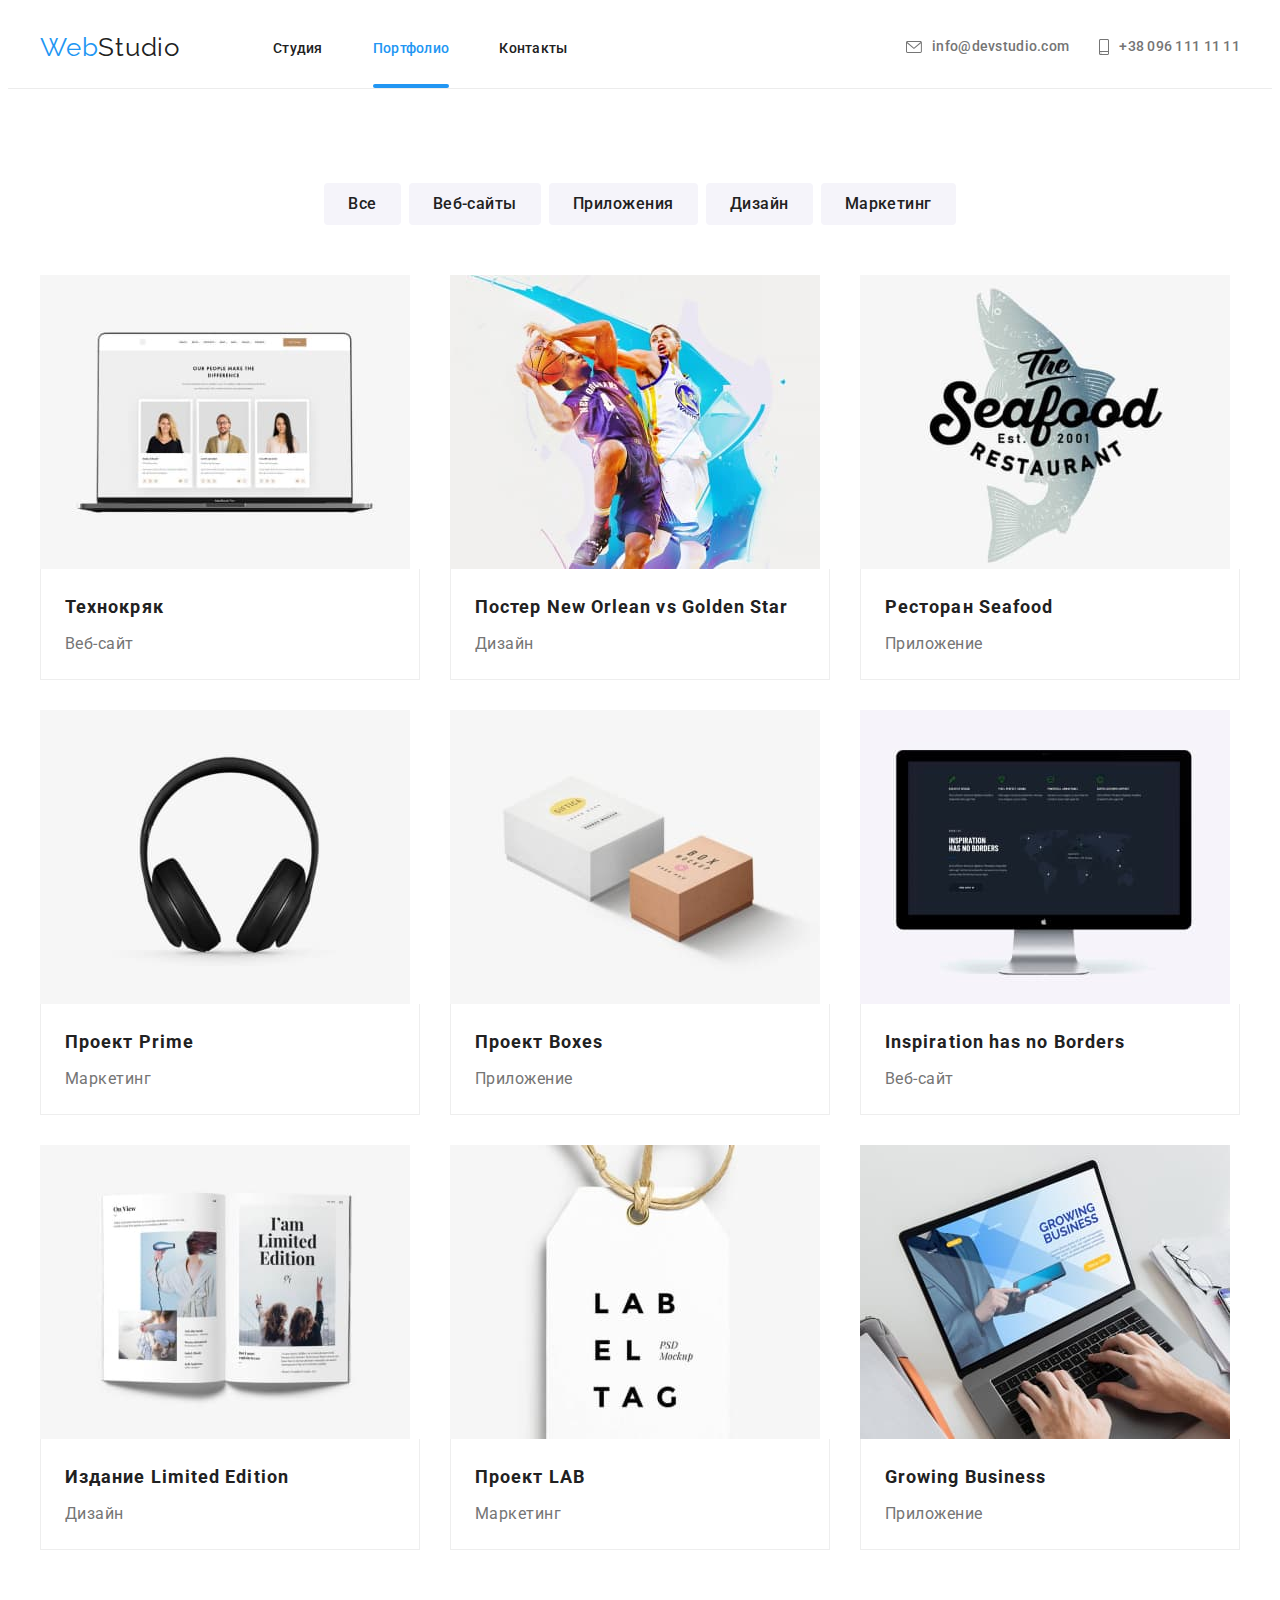
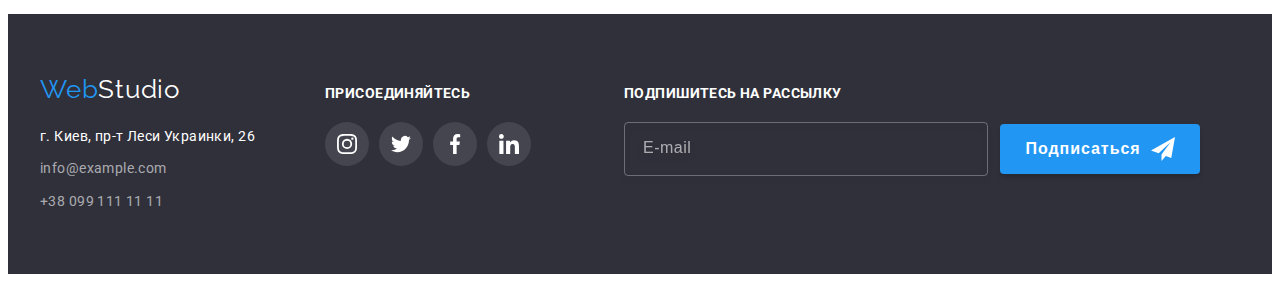
==== commit 95962960: "add portfolio responsive pictures" ====
--- a/portfolio.html
+++ b/portfolio.html
@@ -32,9 +32,9 @@
             <li class="header-item"><a href="" class="item">Контакты</a></li>
           </ul>
         </nav>
-        <button class="menu-button">
+        <button class="menu-open">
           <svg width="40" height="40" class="menu-icon">
-            <use href="./images/sprite.svg#mobile-menu"></use>
+            <use href="./images/sprite.svg#mobile-menu-open"></use>
           </svg>
         </button>
         <ul class="contacts-header list">
@@ -60,6 +60,44 @@
           </li>
         </ul>
       </div>
+      <div class="menu-container is-hidden">
+        <button class="menu-close">
+          <svg width="40" height="40">
+            <use href="./images/sprite.svg#mobile-menu-close"></use>
+          </svg>
+        </button>
+        <div class="main-menu">
+          <div class="menu-top">
+            <ul class="list mob-menu-list">
+              <li class="mob-menu-item">
+                <a href="./index.html" class="mob-link">Студия</a>
+              </li>
+              <li class="mob-menu-item">
+                <a href="./portfolio.html" class="main-link-current">Портфолио</a>
+              </li>
+              <li class="mob-menu-item"><a href="" class="mob-link">Контакты</a></li>
+            </ul>
+          </div>
+          <div class="menu-bottom">
+            <ul class="list">
+              <li class="item-phone">
+                <a href="tel:+380961111111" class="link-phone">+38 096 111 11 11</a>
+              </li>
+              <li class="item-mail">
+                <a href="mailto:info@devstudio.com" class="link-mail">info@devstudio.com</a>
+              </li>
+            </ul>
+            <div class="menu-social">
+              <ul class="list list-social">
+                <li class="item-social"><a href="" class="link-social">Instagram</a></li>
+                <li class="item-social"><a href="" class="link-social">Twitter</a></li>
+                <li class="item-social"><a href="" class="link-social">Facebook</a></li>
+                <li class="item-social"><a href="" class="link-social">LinkedIn</a></li>
+              </ul>
+            </div>
+          </div>
+        </div>
+      </div>
     </header>
     <main>
       <!--Список работ-->
@@ -76,7 +114,27 @@
           <ul class="list works-list">
             <li class="works-example">
               <div class="works-example-list">
-                <img src="images/work1.jpg" alt="Ноутбук" width="370" height="294" />
+                <picture>
+                  <source
+                    srcset="./images/work1.jpg 1x, ./images/portfolio/img1-desktop-2x.jpg 2x"
+                    media="(min-width: 1200px)"
+                  />
+                  <source
+                    srcset="
+                      ./images/portfolio/img1-tablet-1x.jpg 1x,
+                      ./images/portfolio/img1-tablet-2x.jpg 2x
+                    "
+                    media="(min-width: 768px)"
+                  />
+                  <source
+                    srcset="
+                      ./images/portfolio/img1-mob-1x.jpg 1x,
+                      ./images/portfolio/img1-mob-2x.jpg 2x
+                    "
+                    media="(min-width: 320px)"
+                  />
+                  <img src="./images/work1.jpg" alt="Ноутбук" />
+                </picture>
                 <p class="works-example-text">
                   Технокряк это современная площадка распространения коронавируса. Компании
                   используют эту платформу для цифрового шпионажа и атак на защищённые сервера
@@ -90,7 +148,27 @@
             </li>
             <li class="works-example">
               <div class="works-example-list">
-                <img src="images/work2.jpg" alt="Игроки в баскетбол" width="370" height="294" />
+                <picture>
+                  <source
+                    srcset="./images/work2.jpg 1x, ./images/portfolio/img2-desktop-2x.jpg 2x"
+                    media="(min-width: 1200px)"
+                  />
+                  <source
+                    srcset="
+                      ./images/portfolio/img2-tablet-1x.jpg 1x,
+                      ./images/portfolio/img2-tablet-2x.jpg 2x
+                    "
+                    media="(min-width: 768px)"
+                  />
+                  <source
+                    srcset="
+                      ./images/portfolio/img2-mob-1x.jpg 1x,
+                      ./images/portfolio/img2-mob-2x.jpg 2x
+                    "
+                    media="(min-width: 320px)"
+                  />
+                  <img src="./images/work2.jpg" alt="Игроки в баскетбол" />
+                </picture>
                 <p class="works-example-text">
                   Технокряк это современная площадка распространения коронавируса. Компании
                   используют эту платформу для цифрового шпионажа и атак на защищённые сервера
@@ -104,7 +182,27 @@
             </li>
             <li class="works-example">
               <div class="works-example-list">
-                <img src="images/work3.jpg" alt="Логотип ресторана" width="370" height="294" />
+                <picture>
+                  <source
+                    srcset="./images/work3.jpg 1x, ./images/portfolio/img3-desktop-2x.jpg 2x"
+                    media="(min-width: 1200px)"
+                  />
+                  <source
+                    srcset="
+                      ./images/portfolio/img3-tablet-1x.jpg 1x,
+                      ./images/portfolio/img3-tablet-2x.jpg 2x
+                    "
+                    media="(min-width: 768px)"
+                  />
+                  <source
+                    srcset="
+                      ./images/portfolio/img3-mob-1x.jpg 1x,
+                      ./images/portfolio/img3-mob-2x.jpg 2x
+                    "
+                    media="(min-width: 320px)"
+                  />
+                  <img src="./images/work3.jpg" alt="Логотип ресторана" />
+                </picture>
                 <p class="works-example-text">
                   Технокряк это современная площадка распространения коронавируса. Компании
                   используют эту платформу для цифрового шпионажа и атак на защищённые сервера
@@ -118,7 +216,27 @@
             </li>
             <li class="works-example">
               <div class="works-example-list">
-                <img src="images/work4.jpg" alt="Наушники" width="370" height="294" />
+                <picture>
+                  <source
+                    srcset="./images/work4.jpg 1x, ./images/portfolio/img4-desktop-2x.jpg 2x"
+                    media="(min-width: 1200px)"
+                  />
+                  <source
+                    srcset="
+                      ./images/portfolio/img4-tablet-1x.jpg 1x,
+                      ./images/portfolio/img4-tablet-2x.jpg 2x
+                    "
+                    media="(min-width: 768px)"
+                  />
+                  <source
+                    srcset="
+                      ./images/portfolio/img4-mob-1x.jpg 1x,
+                      ./images/portfolio/img4-mob-2x.jpg 2x
+                    "
+                    media="(min-width: 320px)"
+                  />
+                  <img src="./images/work4.jpg" alt="Наушники" />
+                </picture>
                 <p class="works-example-text">
                   Технокряк это современная площадка распространения коронавируса. Компании
                   используют эту платформу для цифрового шпионажа и атак на защищённые сервера
@@ -132,7 +250,27 @@
             </li>
             <li class="works-example">
               <div class="works-example-list">
-                <img src="images/work5.jpg" alt="Маленькие коробки" width="370" height="294" />
+                <picture>
+                  <source
+                    srcset="./images/work5.jpg 1x, ./images/portfolio/img5-desktop-2x.jpg 2x"
+                    media="(min-width: 1200px)"
+                  />
+                  <source
+                    srcset="
+                      ./images/portfolio/img5-tablet-1x.jpg 1x,
+                      ./images/portfolio/img5-tablet-2x.jpg 2x
+                    "
+                    media="(min-width: 768px)"
+                  />
+                  <source
+                    srcset="
+                      ./images/portfolio/img5-mob-1x.jpg 1x,
+                      ./images/portfolio/img5-mob-2x.jpg 2x
+                    "
+                    media="(min-width: 320px)"
+                  />
+                  <img src="./images/work5.jpg" alt="Маленькие коробки" />
+                </picture>
                 <p class="works-example-text">
                   Технокряк это современная площадка распространения коронавируса. Компании
                   используют эту платформу для цифрового шпионажа и атак на защищённые сервера
@@ -146,7 +284,27 @@
             </li>
             <li class="works-example">
               <div class="works-example-list">
-                <img src="images/work6.jpg" alt="Монитор" width="370" height="294" />
+                <picture>
+                  <source
+                    srcset="./images/work6.jpg 1x, ./images/portfolio/img6-desktop-2x.jpg 2x"
+                    media="(min-width: 1200px)"
+                  />
+                  <source
+                    srcset="
+                      ./images/portfolio/img6-tablet-1x.jpg 1x,
+                      ./images/portfolio/img6-tablet-2x.jpg 2x
+                    "
+                    media="(min-width: 768px)"
+                  />
+                  <source
+                    srcset="
+                      ./images/portfolio/img6-mob-1x.jpg 1x,
+                      ./images/portfolio/img6-mob-2x.jpg 2x
+                    "
+                    media="(min-width: 320px)"
+                  />
+                  <img src="./images/work6.jpg" alt="Монитор" />
+                </picture>
                 <p class="works-example-text">
                   Технокряк это современная площадка распространения коронавируса. Компании
                   используют эту платформу для цифрового шпионажа и атак на защищённые сервера
@@ -160,7 +318,27 @@
             </li>
             <li class="works-example">
               <div class="works-example-list">
-                <img src="images/work7.jpg" alt="Открытая книга" width="370" height="294" />
+                <picture>
+                  <source
+                    srcset="./images/work7.jpg 1x, ./images/portfolio/img7-desktop-2x.jpg 2x"
+                    media="(min-width: 1200px)"
+                  />
+                  <source
+                    srcset="
+                      ./images/portfolio/img7-tablet-1x.jpg 1x,
+                      ./images/portfolio/img7-tablet-2x.jpg 2x
+                    "
+                    media="(min-width: 768px)"
+                  />
+                  <source
+                    srcset="
+                      ./images/portfolio/img7-mob-1x.jpg 1x,
+                      ./images/portfolio/img7-mob-2x.jpg 2x
+                    "
+                    media="(min-width: 320px)"
+                  />
+                  <img src="./images/work7.jpg" alt="Открытая книга" />
+                </picture>
                 <p class="works-example-text">
                   Технокряк это современная площадка распространения коронавируса. Компании
                   используют эту платформу для цифрового шпионажа и атак на защищённые сервера
@@ -174,7 +352,27 @@
             </li>
             <li class="works-example">
               <div class="works-example-list">
-                <img src="images/work8.jpg" alt="Бирка" width="370" height="294" />
+                <picture>
+                  <source
+                    srcset="./images/work8.jpg 1x, ./images/portfolio/img8-desktop-2x.jpg 2x"
+                    media="(min-width: 1200px)"
+                  />
+                  <source
+                    srcset="
+                      ./images/portfolio/img8-tablet-1x.jpg 1x,
+                      ./images/portfolio/img8-tablet-2x.jpg 2x
+                    "
+                    media="(min-width: 768px)"
+                  />
+                  <source
+                    srcset="
+                      ./images/portfolio/img8-mob-1x.jpg 1x,
+                      ./images/portfolio/img8-mob-2x.jpg 2x
+                    "
+                    media="(min-width: 320px)"
+                  />
+                  <img src="./images/work8.jpg" alt="Бирка" />
+                </picture>
                 <p class="works-example-text">
                   Технокряк это современная площадка распространения коронавируса. Компании
                   используют эту платформу для цифрового шпионажа и атак на защищённые сервера
@@ -188,7 +386,27 @@
             </li>
             <li class="works-example">
               <div class="works-example-list">
-                <img src="images/work9.jpg" alt="Руки и ноутбук" width="370" height="294" />
+                <picture>
+                  <source
+                    srcset="./images/work9.jpg 1x, ./images/portfolio/img9-desktop-2x.jpg 2x"
+                    media="(min-width: 1200px)"
+                  />
+                  <source
+                    srcset="
+                      ./images/portfolio/img9-tablet-1x.jpg 1x,
+                      ./images/portfolio/img9-tablet-2x.jpg 2x
+                    "
+                    media="(min-width: 768px)"
+                  />
+                  <source
+                    srcset="
+                      ./images/portfolio/img9-mob-1x.jpg 1x,
+                      ./images/portfolio/img9-mob-2x.jpg 2x
+                    "
+                    media="(min-width: 320px)"
+                  />
+                  <img src="./images/work9.jpg" alt="Руки и ноутбук" />
+                </picture>
                 <p class="works-example-text">
                   Технокряк это современная площадка распространения коронавируса. Компании
                   используют эту платформу для цифрового шпионажа и атак на защищённые сервера
@@ -272,5 +490,6 @@
         </div>
       </div>
     </footer>
+    <script src="./js/mobile-menu.js"></script>
   </body>
 </html>
--- a/css/main.min.css
+++ b/css/main.min.css
@@ -1,2 +1,2 @@
-:root{--primary-text-color: #212121;--title-text-color: #757575;--accent-color: #2196f3;--contact-footer-color: rgba(255, 255, 255, 0.6);--background-color: #ffffff;--context-color: #2f303a;--button-color: #f5f4fa;--border-color: #ececec;--icons-color: #afb1b8}h1,h2,h3,h4,h5,h6,p{margin:0}img{display:block;max-width:100%;height:auto}.list{list-style:none;margin:0;padding:0}body{font-family:Roboto, sans-serif;color:var(--primary-text-color);background-color:var(--background-color)}.visually-hidden{position:absolute;white-space:nowrap;width:1px;height:1px;overflow:hidden;border:0;padding:0;clip:rect(0 0 0 0);clip-path:inset(50%);margin:-1px}.section{padding-top:60px;padding-bottom:60px}@media screen and (min-width: 1200px){.section{padding-top:94px;padding-bottom:94px}}.container{width:100%;margin:0 auto;padding-left:15px;padding-right:15px}@media screen and (min-width: 480px){.container{width:480px}}@media screen and (min-width: 768px){.container{width:768px}}@media screen and (min-width: 1200px){.container{width:1200px}}.section-title{font-weight:700;font-size:36px;line-height:1.17;text-align:center;letter-spacing:0.03em;margin-bottom:30px}@media screen and (min-width: 1200px){.section-title{margin-bottom:50px}}.page-header{border-bottom:1px solid var(--border-color);padding-top:16px;padding-bottom:16px}@media screen and (min-width: 768px){.page-header{padding-top:21px;padding-bottom:21px}}@media screen and (min-width: 1200px){.page-header{padding-top:24px;padding-bottom:25px}}.header-container{display:flex;align-items:center;justify-content:space-between}@media screen and (min-width: 768px){.nav-list{display:flex;justify-content:center;align-items:center}}.site-nav{display:none}@media screen and (min-width: 768px){.site-nav{display:flex;margin-left:88px;margin-right:75px}}@media screen and (min-width: 1200px){.site-nav{display:flex;align-items:center;margin-left:0;margin-right:305px}}@media screen and (min-width: 768px){.header-item:not(:last-child){margin-right:50px}}@media screen and (min-width: 1200px){.header-item:not(:last-child){margin-right:50px}}@media screen and (min-width: 1200px){.header-item:first-child{margin-left:93px}}.item{font-weight:500;font-size:14px;line-height:1.14;letter-spacing:0.02em;text-decoration:none;color:var(--primary-text-color);transition-property:color;transition-duration:250ms;transition-timing-function:cubic-bezier(0.4, 0, 0.2, 1)}.item:hover,.item:focus{color:var(--accent-color)}.item.current{font-weight:500;font-size:14px;line-height:1.14;letter-spacing:0.02em;text-decoration:none;color:var(--accent-color)}.current{position:relative;padding-bottom:32px}.current::after{content:'';position:absolute;width:100%;height:4px;left:0;bottom:0;background:var(--accent-color);border-radius:2px}.menu-button{background-color:transparent;border:none;cursor:pointer}.menu-button:hover,.menu-button:focus{fill:var(--accent-color)}@media screen and (min-width: 768px){.menu-button{display:none}}.container-nav{display:flex;justify-content:center;align-items:center}@media screen and (min-width: 1200px){.container-nav:not(:last-child){margin-right:30px}}.link{display:flex;flex-direction:row-reverse;justify-content:center;align-items:center;transition-property:color;transition-duration:250ms;transition-timing-function:cubic-bezier(0.4, 0, 0.2, 1)}.container-nav .link:hover,.container-nav .link:focus{color:var(--accent-color)}.nav-icon{fill:currentColor}@media screen and (min-width: 768px){.nav-icon{margin-right:8px}}@media screen and (min-width: 1200px){.nav-icon{margin-right:10px}}@media screen and (min-width: 768px){.nav-icon-mail{width:14px;height:10px}}@media screen and (min-width: 1200px){.nav-icon-mail{width:16px;height:12px}}@media screen and (min-width: 768px){.nav-icon-phone{width:10px;height:14px}}@media screen and (min-width: 1200px){.nav-icon-phone{width:10px;height:16px}}.contacts-header{display:none}@media screen and (min-width: 768px){.contacts-header{display:flex;flex-direction:column;align-items:baseline}}@media screen and (min-width: 1200px){.contacts-header{display:flex;flex-direction:row;align-items:center}}@media screen and (min-width: 768px){.contact-link{font-weight:500;font-size:12px;line-height:1.17;letter-spacing:0.02em;text-decoration:none;color:var(--title-text-color)}}@media screen and (min-width: 1200px){.contact-link{font-size:14px;line-height:1.14}}@media screen and (min-width: 768px){.contact-item:not(:last-child){margin-bottom:10px}}@media screen and (min-width: 1200px){.contact-item:not(:last-child){margin-right:30px;margin-bottom:0}}.logo{font-family:Raleway, sans-serif;font-size:26px;line-height:1.19;letter-spacing:0.03em;text-decoration:none;color:var(--accent-color)}.logo--black{color:var(--primary-text-color)}.logo--white{color:var(--background-color)}.hero{background-color:var(--context-color);background-image:linear-gradient(rgba(47,48,58,0.4), rgba(47,48,58,0.4)),url(../images/hero-img.jpg);background-repeat:no-repeat;background-position:center;background-size:cover;margin:0 auto;max-width:480px;padding-top:118px;padding-bottom:118px}@media screen and (min-width: 768px){.hero{max-width:768px}}@media screen and (min-width: 1200px){.hero{max-width:1600px;padding-top:200px;padding-bottom:200px}}.hero-title{font-weight:900;font-size:26px;line-height:1.62;text-align:center;letter-spacing:0.06em;text-transform:uppercase;color:var(--background-color);margin-left:auto;margin-right:auto;margin-bottom:30px;max-width:360px}@media screen and (min-width: 1200px){.hero-title{font-size:44px;line-height:1.36;max-width:696px}}.hero-button{font-family:inherit;font-weight:700;font-size:16px;line-height:1.87;text-align:center;letter-spacing:0.06em;color:var(--background-color);background-color:var(--accent-color);cursor:pointer;display:block;margin-left:auto;margin-right:auto;min-width:200px;min-height:50px;border-radius:4px;border-color:transparent;transition-property:box-shadow;transition-duration:250ms;transition-timing-function:cubic-bezier(0.4, 0, 0.2, 1)}.hero-button:hover,.hero-button:focus{box-shadow:0px 4px 4px rgba(0,0,0,0.15)}.activity{display:none}@media screen and (min-width: 1200px){.activity{display:block}}.activity__list{display:flex}.activity__item{position:relative}.activity__item:not(:last-child){margin-right:30px}.activity__name{position:absolute;width:100%;height:70px;left:0;right:0;bottom:0;padding:27px 82px;font-weight:700;font-size:14px;line-height:1.14;text-align:center;letter-spacing:0.03em;text-transform:uppercase;color:var(--background-color);background-color:rgba(47,48,58,0.8)}.advantages__container{display:flex;justify-content:center;align-items:center;background-color:var(--button-color);height:120px;border-radius:4px;margin-bottom:30px}.advantages__list{margin-bottom:-30px}@media screen and (min-width: 768px){.advantages__list{display:grid;grid-template-columns:repeat(2, 1fr);gap:0 30px}}@media screen and (min-width: 1200px){.advantages__list{display:flex}}.advantages__item{margin-bottom:30px}@media screen and (min-width: 768px) and (min-width: 1200px){.advantages__item{margin-bottom:0}}@media screen and (min-width: 1200px){.advantages__item{width:270px}}.advantages__title{font-weight:700;font-size:14px;line-height:1.14;letter-spacing:0.03em;text-transform:uppercase;color:var(--primary-text-color);margin-bottom:10px;text-align:center}@media screen and (min-width: 768px){.advantages__title{text-align:left}}.advantages__descr{font-size:14px;line-height:1.71;letter-spacing:0.03em;color:var(--title-text-color);width:100%}.team{background-color:var(--button-color)}@media screen and (min-width: 768px){.team__list{display:grid;grid-template-columns:repeat(2, 1fr);gap:0 30px}}@media screen and (min-width: 1200px){.team__list{display:flex}}.team__item{background:var(--background-color);box-shadow:0px 1px 3px rgba(0,0,0,0.12),0px 1px 1px rgba(0,0,0,0.14),0px 2px 1px rgba(0,0,0,0.2);border-radius:0px 0px 4px 4px;margin-bottom:30px}.team__item:last-child{margin-bottom:0}@media screen and (min-width: 768px){.team__item{margin-bottom:0}}.team__member{font-weight:500;font-size:16px;line-height:1.19;letter-spacing:0.03em;text-align:center;margin-top:30px}.team__position{font-size:16px;line-height:1.19;letter-spacing:0.03em;color:var(--title-text-color);text-align:center;margin-top:10px}.team-wrapper{display:flex;justify-content:center;align-items:center;margin-top:16px;padding-right:32px;padding-bottom:30px;padding-left:32px}.team-list-container{display:flex;justify-content:center;align-items:center;width:44px;height:44px}.team-list-container:not(:last-child){margin-right:10px}.team-icon-link{width:100%;height:100%;display:flex;border-radius:50%;justify-content:center;align-items:center;transition-property:background-color;transition-duration:250ms;transition-timing-function:cubic-bezier(0.4, 0, 0.2, 1)}.team-icon-link:hover,.team-icon-link:focus{background-color:var(--accent-color)}.team-icon-container{width:20px;height:20px;fill:var(--icons-color);transition-property:fill;transition-duration:250ms;transition-timing-function:cubic-bezier(0.4, 0, 0.2, 1)}.team-icon-link:hover .team-icon-container,.team-icon-link:focus .team-icon-container{fill:var(--background-color)}.clients__list{display:grid;grid-template-columns:repeat(2, 1fr);gap:30px}@media screen and (min-width: 768px){.clients__list{display:grid;grid-template-columns:repeat(3, 1fr);gap:30px}}@media screen and (min-width: 1200px){.clients__list{display:flex}}.clients__item{display:flex;justify-content:center;align-items:center;width:210px;height:92px}@media screen and (min-width: 768px){.clients__item{width:226px;height:92px}}@media screen and (min-width: 1200px){.clients__item{width:170px;height:92px}}.clients__link{display:flex;justify-content:center;align-items:center;width:100%;height:100%;border:1px solid var(--icons-color);border-radius:4px;transition:border 250ms cubic-bezier(0.4, 0, 0.2, 1)}.clients__item:hover .clients__link,.clients__item:focus .clients__link{border:1px solid var(--accent-color)}.clients__icon{width:106px;height:60px;fill:var(--icons-color);transition:fill 250ms cubic-bezier(0.4, 0, 0.2, 1)}.clients__link:hover .clients__icon,.clients__link:focus .clients__icon{fill:var(--accent-color)}.filter-list{display:flex;flex-wrap:wrap;margin-bottom:40px}@media screen and (min-width: 768px){.filter-list{display:flex;margin-bottom:30px;justify-content:center}}@media screen and (min-width: 1200px){.filter-list{margin-bottom:50px}}.filter{margin-bottom:15px;margin-right:8px}.filter:nth-last-child(-n+2){margin-bottom:0}.filter:nth-child(3){margin-right:0}.filter:nth-child(5){margin-right:0}@media screen and (min-width: 768px){.filter{margin-bottom:0}.filter:nth-child(3){margin-right:8px}}.filter-list .filter-btn{font-family:inherit;font-weight:500;font-size:16px;line-height:1.62;text-align:center;letter-spacing:0.03em;color:var(--primary-text-color);background-color:var(--button-color);cursor:pointer;transition:color 250ms cubic-bezier(0.4, 0, 0.2, 1),background-color 250ms cubic-bezier(0.4, 0, 0.2, 1),box-shadow 250ms cubic-bezier(0.4, 0, 0.2, 1)}.filter-list .filter-btn:hover,.filter-list .filter-btn:focus{color:var(--background-color);background-color:var(--accent-color);box-shadow:0px 3px 1px rgba(0,0,0,0.1),0px 1px 2px rgba(0,0,0,0.08),0px 2px 2px rgba(0,0,0,0.12)}.filter-btn{padding-top:6px;padding-right:22px;padding-bottom:6px;padding-left:22px;border-radius:4px;border-color:transparent}.works-list{margin-bottom:-30px}@media screen and (min-width: 768px){.works-list{display:grid;grid-template-columns:repeat(2, 1fr);gap:30px}}@media screen and (min-width: 1200px){.works-list{display:grid;grid-template-columns:repeat(3, 1fr);gap:30px}}.works-example{margin-bottom:30px;transition-property:box-shadow;transition-duration:250ms;transition-timing-function:cubic-bezier(0.4, 0, 0.2, 1)}.works-example:hover{box-shadow:0px 1px 1px rgba(0,0,0,0.12),0px 4px 4px rgba(0,0,0,0.06),1px 4px 6px rgba(0,0,0,0.16);cursor:pointer}@media screen and (min-width: 768px){.works-example{margin-bottom:0}}.works-example-list{position:relative;overflow:hidden}.works-example-text{position:absolute;transform:translateY(100%);transition:transform 250ms cubic-bezier(0.4, 0, 0.2, 1);top:0;left:0;width:100%;height:294px;padding:63px 24px;font-weight:400;font-size:18px;line-height:1.56;letter-spacing:0.03em;color:var(--background-color);background-color:rgba(33,150,243,0.9)}.works-example:hover .works-example-text{transform:translateY(0)}.works-title{font-weight:700;font-size:18px;line-height:2;letter-spacing:0.06em;margin-bottom:4px}.works-descr{font-size:16px;line-height:1.87;letter-spacing:0.03em;color:var(--title-text-color)}.container-example{border-right:1px solid #eeeeee;border-bottom:1px solid #eeeeee;border-left:1px solid #eeeeee;padding:20px 18px}.main-footer-container{width:100%;margin:0 auto;padding-left:15px;padding-right:15px}@media screen and (min-width: 480px){.main-footer-container{width:480px;text-align:center}}@media screen and (min-width: 768px){.main-footer-container{width:768px}}@media screen and (min-width: 1200px){.main-footer-container{width:1200px;display:flex;align-items:baseline;margin:0 auto;text-align:left}}@media screen and (min-width: 768px){.second-footer-container{display:flex;justify-content:space-around;align-items:baseline;margin-bottom:60px}}@media screen and (min-width: 1200px){.second-footer-container{margin-bottom:0}}.footer-wrapper{margin-bottom:60px}@media screen and (min-width: 768px){.footer-wrapper{margin-right:165px;margin-bottom:0}}@media screen and (min-width: 1200px){.footer-wrapper{margin-right:70px}}.link-item{font-size:14px;line-height:1.71;letter-spacing:0.03em;text-decoration:none;color:var(--contact-footer-color);transition-property:color;transition-duration:250ms;transition-timing-function:cubic-bezier(0.4, 0, 0.2, 1)}.link-item:hover,.link-item:focus{color:var(--accent-color)}.footer-link:not(:last-child){margin-bottom:8px}@media screen and (min-width: 1200px){.footer-link:not(:last-child){margin-bottom:9px}}.content{background-color:var(--context-color);padding-top:60px;padding-bottom:60px}address{font-style:normal;font-size:14px;line-height:1.71;letter-spacing:0.03em;color:var(--background-color);margin-top:20px;margin-bottom:8px}@media screen and (min-width: 1200px){address{margin-bottom:9px}}.button-send-footer{width:200px;height:50px;background:var(--accent-color);box-shadow:0px 4px 4px rgba(0,0,0,0.15);border-radius:4px;border:transparent;display:flex;justify-content:center;align-items:center;cursor:pointer;margin:0 auto}.button-title{margin-right:10px;font-weight:700;font-size:16px;line-height:1.87;letter-spacing:0.06em;color:var(--background-color)}@media screen and (min-width: 1200px){.footer-social-links{margin-right:93px}}.footer-nav-list{display:flex;justify-content:center;align-items:center;margin-bottom:60px}@media screen and (min-width: 768px){.footer-nav-list{margin-bottom:0}}.footer-item-list{display:flex;justify-content:center;align-items:center;width:44px;height:44px}.footer-item-list:not(:last-child){margin-right:10px}.footer-item-link{display:flex;width:100%;height:100%;border-radius:50%;background:rgba(255,255,255,0.1);justify-content:center;align-items:center;transition-property:background-color;transition-duration:250ms;transition-timing-function:cubic-bezier(0.4, 0, 0.2, 1)}.footer-item-link:hover,.footer-item-link:focus{background-color:var(--accent-color)}.footer-icons{width:20px;height:20px;fill:var(--background-color)}.footer-title{font-weight:700;font-size:14px;line-height:1.14;letter-spacing:0.03em;text-transform:uppercase;color:var(--background-color);margin-bottom:20px}@media screen and (min-width: 1200px){.form-footer{margin-right:12px}}.form-footer{margin-bottom:20px}@media screen and (min-width: 1200px){.form-footer{margin-bottom:0}}.modal-input-footer{width:450px;height:50px;border:1px solid rgba(255,255,255,0.3);filter:drop-shadow(0px 4px 4px rgba(71,9,9,0.15));border-radius:4px;background-color:transparent;outline:none}@media screen and (min-width: 1200px){.modal-input-footer{width:358px;height:50px}}.modal-input-footer::placeholder{padding-top:15px;padding-bottom:15px;padding-right:295px;padding-left:16px;font-weight:400;font-size:16px;line-height:1.25;letter-spacing:0.03em;color:rgba(255,255,255,0.6)}.form-wrapper{transition:box-shadow 250ms cubic-bezier(0.4, 0, 0.2, 1)}@media screen and (min-width: 1200px){.form-wrapper{display:flex;justify-content:center;align-items:center}}.is-hidden{visibility:hidden;opacity:0;pointer-events:none}.backdrop{width:100vw;height:100vh;background:rgba(0,0,0,0.2);position:fixed;top:0;opacity:1;transition:opacity 250ms cubic-bezier(0.4, 0, 0.2, 1)}.backdrop.is-hidden .modal{transform:translate(-50%, -50%) scale(0.8)}.modal{position:absolute;top:50%;left:50%;transform:translate(-50%, -50%) scale(1);width:528px;min-height:581px;padding:40px;background-color:var(--background-color);box-shadow:0px 1px 3px rgba(0,0,0,0.12),0px 1px 1px rgba(0,0,0,0.14),0px 2px 1px rgba(0,0,0,0.2);border-radius:4px;transition:transform 250ms cubic-bezier(0.4, 0, 0.2, 1)}.modal-title{margin-bottom:12px;font-weight:700;font-size:20px;line-height:1.15;text-align:center;letter-spacing:0.03em;color:var(--primary-text-color)}.modal-input{width:100%;height:40px;padding-top:14px;padding-bottom:14px;padding-left:42px;background-color:transparent;border:1px solid rgba(33,33,33,0.2);border-radius:4px;outline:none;transition:border-color 250ms cubic-bezier(0.4, 0, 0.2, 1)}.modal-input:focus{border-color:var(--accent-color)}.modal-input:focus+.modal-input-icon{fill:var(--accent-color)}.icon-wrap{position:relative;display:block;margin-bottom:10px}.modal-input-icon{position:absolute;top:50%;transform:translateY(-50%);left:15px;transition:fill 250ms cubic-bezier(0.4, 0, 0.2, 1)}.modal-lable{font-weight:400;font-size:12px;line-height:1.67;letter-spacing:0.01em;margin-bottom:4px;color:var(--title-text-color)}.modal-text{width:100%;height:120px;resize:none;padding:12px 16px;margin-bottom:20px;border:1px solid rgba(33,33,33,0.2);border-radius:4px;outline:none;transition:border-color 250ms cubic-bezier(0.4, 0, 0.2, 1);color:rgba(117,117,117,0.5)}.modal-text::placeholder{font-weight:400;font-size:14px;line-height:1.14;letter-spacing:0.01em}.modal-text:focus{border-color:var(--accent-color)}.policy-wrap{font-weight:400;font-size:14px;line-height:1.71;letter-spacing:0.03em;color:var(--title-text-color)}.modal-wrap{display:flex;justify-content:center;align-items:center}.check-link{color:var(--accent-color)}.check-text .text-wrap{display:flex;align-items:center;justify-content:center;width:16px;height:15px;border:2px solid var(--primary-text-color);border-radius:2px;margin-right:7px}.input-check:checked+.check-text .text-wrap{background-color:var(--accent-color);border:none}.input-icon-check{fill:var(--background-color)}.modal-field-wrap{display:flex;justify-content:center;align-items:center;margin-bottom:30px}.modal-button{font-weight:700;font-size:16px;line-height:1.87;text-align:center;letter-spacing:0.06em;color:var(--background-color);background-color:var(--accent-color);cursor:pointer;display:block;margin-left:auto;margin-right:auto;padding:10px 55px;width:200px;height:50px;box-shadow:0px 4px 4px rgba(0,0,0,0.15);border-radius:4px;border-color:transparent}.close-btn{position:absolute;top:8px;right:8px;width:30px;height:30px;background:var(--background-color);border:1px solid rgba(56,41,41,0.1);border-radius:50%;cursor:pointer;transition:fill 250ms cubic-bezier(0.4, 0, 0.2, 1)}.close-btn:hover{fill:var(--accent-color)}.close-icon{width:11px;height:11px}
+:root{--primary-text-color: #212121;--title-text-color: #757575;--accent-color: #2196f3;--contact-footer-color: rgba(255, 255, 255, 0.6);--background-color: #ffffff;--context-color: #2f303a;--button-color: #f5f4fa;--border-color: #ececec;--icons-color: #afb1b8}h1,h2,h3,h4,h5,h6,p{margin:0}img{display:block;max-width:100%;height:auto}.list{list-style:none;margin:0;padding:0}body{font-family:Roboto, sans-serif;color:var(--primary-text-color);background-color:var(--background-color)}.visually-hidden{position:absolute;white-space:nowrap;width:1px;height:1px;overflow:hidden;border:0;padding:0;clip:rect(0 0 0 0);clip-path:inset(50%);margin:-1px}.is-hidden{display:none;visibility:hidden;opacity:0;pointer-events:none}.section{padding-top:60px;padding-bottom:60px}@media screen and (min-width: 1200px){.section{padding-top:94px;padding-bottom:94px}}.container{width:100%;margin:0 auto;padding-left:15px;padding-right:15px}@media screen and (min-width: 480px){.container{width:480px}}@media screen and (min-width: 768px){.container{width:768px}}@media screen and (min-width: 1200px){.container{width:1200px}}.section-title{font-weight:700;font-size:36px;line-height:1.17;text-align:center;letter-spacing:0.03em;margin-bottom:30px}@media screen and (min-width: 1200px){.section-title{margin-bottom:50px}}.page-header{border-bottom:1px solid var(--border-color);padding-top:16px;padding-bottom:16px}@media screen and (min-width: 768px){.page-header{padding-top:21px;padding-bottom:21px}}@media screen and (min-width: 1200px){.page-header{padding-top:24px;padding-bottom:25px}}.header-container{display:flex;align-items:center;justify-content:space-between}@media screen and (min-width: 768px){.nav-list{display:flex;justify-content:center;align-items:center}}.site-nav{display:none}@media screen and (min-width: 768px){.site-nav{display:flex;margin-left:88px;margin-right:75px}}@media screen and (min-width: 1200px){.site-nav{display:flex;align-items:center;margin-left:0;margin-right:305px}}@media screen and (min-width: 768px){.header-item:not(:last-child){margin-right:50px}}@media screen and (min-width: 1200px){.header-item:not(:last-child){margin-right:50px}}@media screen and (min-width: 1200px){.header-item:first-child{margin-left:93px}}.item{font-weight:500;font-size:14px;line-height:1.14;letter-spacing:0.02em;text-decoration:none;color:var(--primary-text-color);transition-property:color;transition-duration:250ms;transition-timing-function:cubic-bezier(0.4, 0, 0.2, 1)}.item:hover,.item:focus{color:var(--accent-color)}.item.current{font-weight:500;font-size:14px;line-height:1.14;letter-spacing:0.02em;text-decoration:none;color:var(--accent-color)}.current{position:relative;padding-bottom:32px}.current::after{content:'';position:absolute;width:100%;height:4px;left:0;bottom:0;background:var(--accent-color);border-radius:2px}.container-nav{display:flex;justify-content:center;align-items:center}@media screen and (min-width: 1200px){.container-nav:not(:last-child){margin-right:30px}}.link{display:flex;flex-direction:row-reverse;justify-content:center;align-items:center;transition-property:color;transition-duration:250ms;transition-timing-function:cubic-bezier(0.4, 0, 0.2, 1)}.container-nav .link:hover,.container-nav .link:focus{color:var(--accent-color)}.nav-icon{fill:currentColor}@media screen and (min-width: 768px){.nav-icon{margin-right:8px}}@media screen and (min-width: 1200px){.nav-icon{margin-right:10px}}@media screen and (min-width: 768px){.nav-icon-mail{width:14px;height:10px}}@media screen and (min-width: 1200px){.nav-icon-mail{width:16px;height:12px}}@media screen and (min-width: 768px){.nav-icon-phone{width:10px;height:14px}}@media screen and (min-width: 1200px){.nav-icon-phone{width:10px;height:16px}}.contacts-header{display:none}@media screen and (min-width: 768px){.contacts-header{display:flex;flex-direction:column;align-items:baseline}}@media screen and (min-width: 1200px){.contacts-header{display:flex;flex-direction:row;align-items:center}}@media screen and (min-width: 768px){.contact-link{font-weight:500;font-size:12px;line-height:1.17;letter-spacing:0.02em;text-decoration:none;color:var(--title-text-color)}}@media screen and (min-width: 1200px){.contact-link{font-size:14px;line-height:1.14}}@media screen and (min-width: 768px){.contact-item:not(:last-child){margin-bottom:10px}}@media screen and (min-width: 1200px){.contact-item:not(:last-child){margin-right:30px;margin-bottom:0}}.logo{font-family:Raleway, sans-serif;font-size:26px;line-height:1.19;letter-spacing:0.03em;text-decoration:none;color:var(--accent-color)}.logo--black{color:var(--primary-text-color)}.logo--white{color:var(--background-color)}.menu-container{position:fixed;top:0;left:0;background-color:var(--background-color);width:100vw;height:100vh;padding-top:10px;padding-right:15px;padding-bottom:48px;padding-left:40px;z-index:2}.main-menu{display:flex;flex-direction:column;justify-content:space-between;height:95%}.item-phone{margin-bottom:32px}.link-phone{font-weight:500;font-size:34px;line-height:1.33;letter-spacing:0.02em;color:var(--accent-color);text-decoration:none}.link-mail{font-weight:500;font-size:24px;line-height:1.17;letter-spacing:0.02em;color:var(--title-text-color);text-decoration:none}.menu-social{margin-top:32px}.list-social{display:flex}.link-social{font-weight:500;font-size:18px;line-height:1.22;letter-spacing:0.02em;text-decoration:none;color:var(--accent-color)}.item-social{padding-right:10px}.item-social:not(:first-child){padding-left:10px}.item-social:not(:last-child){border-right:1px solid rgba(33,33,33,0.2)}.menu-close{display:flex;top:10;right:15;margin-left:auto;background-color:transparent;border:none;cursor:pointer}.menu-close:hover{fill:var(--accent-color)}.mob-menu-item:not(:last-child){margin-bottom:32px}.mob-link{text-decoration:none;font-weight:500;font-size:40px;line-height:1.17;letter-spacing:0.02em;color:var(--primary-text-color)}.main-link-current{font-weight:500;font-size:40px;line-height:1.17;letter-spacing:0.02em;text-decoration:none;color:var(--accent-color)}.menu-open{background-color:transparent;border:none;cursor:pointer}.menu-open:hover{fill:var(--accent-color)}@media screen and (min-width: 768px){.menu-open{display:none}}.hero{background-color:var(--context-color);background-image:linear-gradient(rgba(47,48,58,0.4), rgba(47,48,58,0.4)),url(../images/hero/overlay-mob-1x.jpg);background-repeat:no-repeat;background-position:center;background-size:cover;margin:0 auto;max-width:480px;padding-top:118px;padding-bottom:118px}@media (min-device-pixel-ratio: 2), (min-resolution: 192dpi), (min-resolution: 2dppx){.hero{background-image:linear-gradient(rgba(25,28,38,0.2), rgba(25,28,38,0.2)),url(../images/hero/overlay-mob-2x.jpg)}}@media screen and (min-width: 768px){.hero{max-width:768px;background-image:linear-gradient(rgba(47,48,58,0.4), rgba(47,48,58,0.4)),url(../images/hero/overlay-tablet-1x.jpg)}}@media screen and (min-width: 768px) and (min-device-pixel-ratio: 2), screen and (min-width: 768px) and (min-resolution: 192dpi), screen and (min-width: 768px) and (min-resolution: 2dppx){.hero{background-image:linear-gradient(rgba(25,28,38,0.2), rgba(25,28,38,0.2)),url(../images/hero/overlay-tablet-2x.jpg)}}@media screen and (min-width: 1200px){.hero{max-width:1600px;padding-top:200px;padding-bottom:200px;background-image:linear-gradient(rgba(47,48,58,0.4), rgba(47,48,58,0.4)),url(../images/hero-img.jpg)}}@media screen and (min-width: 1200px) and (min-device-pixel-ratio: 2), screen and (min-width: 1200px) and (min-resolution: 192dpi), screen and (min-width: 1200px) and (min-resolution: 2dppx){.hero{background-image:linear-gradient(rgba(25,28,38,0.2), rgba(25,28,38,0.2)),url(../images/hero/overlay-desktop-2x.jpg)}}.hero-title{font-weight:900;font-size:26px;line-height:1.62;text-align:center;letter-spacing:0.06em;text-transform:uppercase;color:var(--background-color);margin-left:auto;margin-right:auto;margin-bottom:30px;max-width:360px}@media screen and (min-width: 1200px){.hero-title{font-size:44px;line-height:1.36;max-width:696px}}.hero-button{font-family:inherit;font-weight:700;font-size:16px;line-height:1.87;text-align:center;letter-spacing:0.06em;color:var(--background-color);background-color:var(--accent-color);cursor:pointer;display:block;margin-left:auto;margin-right:auto;min-width:200px;min-height:50px;border-radius:4px;border-color:transparent;transition-property:box-shadow;transition-duration:250ms;transition-timing-function:cubic-bezier(0.4, 0, 0.2, 1)}.hero-button:hover,.hero-button:focus{box-shadow:0px 4px 4px rgba(0,0,0,0.15)}.activity{display:none}@media screen and (min-width: 1200px){.activity{display:block;padding-top:0}}.activity__list{display:flex}.activity__item{position:relative}.activity__item:not(:last-child){margin-right:30px}.activity__name{position:absolute;width:100%;height:70px;left:0;right:0;bottom:0;padding:27px 82px;font-weight:700;font-size:14px;line-height:1.14;text-align:center;letter-spacing:0.03em;text-transform:uppercase;color:var(--background-color);background-color:rgba(47,48,58,0.8)}.advantages__container{display:flex;justify-content:center;align-items:center;background-color:var(--button-color);height:120px;border-radius:4px;margin-bottom:30px}.advantages__list{margin-bottom:-30px}@media screen and (min-width: 768px){.advantages__list{display:grid;grid-template-columns:repeat(2, 1fr);gap:0 30px}}@media screen and (min-width: 1200px){.advantages__list{display:flex}}.advantages__item{margin-bottom:30px}@media screen and (min-width: 768px) and (min-width: 1200px){.advantages__item{margin-bottom:0}}@media screen and (min-width: 1200px){.advantages__item{width:270px}}.advantages__title{font-weight:700;font-size:14px;line-height:1.14;letter-spacing:0.03em;text-transform:uppercase;color:var(--primary-text-color);margin-bottom:10px;text-align:center}@media screen and (min-width: 768px){.advantages__title{text-align:left}}.advantages__descr{font-size:14px;line-height:1.71;letter-spacing:0.03em;color:var(--title-text-color);width:100%}.team{background-color:var(--button-color)}@media screen and (min-width: 768px){.team__list{display:grid;grid-template-columns:repeat(2, 1fr);gap:30px}}@media screen and (min-width: 1200px){.team__list{display:flex}}.team__item{background:var(--background-color);box-shadow:0px 1px 3px rgba(0,0,0,0.12),0px 1px 1px rgba(0,0,0,0.14),0px 2px 1px rgba(0,0,0,0.2);border-radius:0px 0px 4px 4px;margin-bottom:30px}.team__item:last-child{margin-bottom:0}@media screen and (min-width: 768px){.team__item{margin-bottom:0}}.team__member{font-weight:500;font-size:16px;line-height:1.19;letter-spacing:0.03em;text-align:center;margin-top:30px}.team__position{font-size:16px;line-height:1.19;letter-spacing:0.03em;color:var(--title-text-color);text-align:center;margin-top:10px}.team-wrapper{display:flex;justify-content:center;align-items:center;margin-top:16px;padding-right:32px;padding-bottom:30px;padding-left:32px}.team-list-container{display:flex;justify-content:center;align-items:center;width:44px;height:44px}.team-list-container:not(:last-child){margin-right:10px}.team-icon-link{width:100%;height:100%;display:flex;border-radius:50%;justify-content:center;align-items:center;transition-property:background-color;transition-duration:250ms;transition-timing-function:cubic-bezier(0.4, 0, 0.2, 1)}.team-icon-link:hover,.team-icon-link:focus{background-color:var(--accent-color)}.team-icon-container{width:20px;height:20px;fill:var(--icons-color);transition-property:fill;transition-duration:250ms;transition-timing-function:cubic-bezier(0.4, 0, 0.2, 1)}.team-icon-link:hover .team-icon-container,.team-icon-link:focus .team-icon-container{fill:var(--background-color)}.clients__list{display:grid;grid-template-columns:repeat(2, 1fr);gap:30px}@media screen and (min-width: 768px){.clients__list{display:grid;grid-template-columns:repeat(3, 1fr);gap:30px}}@media screen and (min-width: 1200px){.clients__list{display:flex}}.clients__item{display:flex;justify-content:center;align-items:center;width:100%;height:92px}@media screen and (min-width: 768px){.clients__item{width:226px;height:92px}}@media screen and (min-width: 1200px){.clients__item{width:170px;height:92px}}.clients__link{display:flex;justify-content:center;align-items:center;width:100%;height:100%;border:1px solid var(--icons-color);border-radius:4px;transition:border 250ms cubic-bezier(0.4, 0, 0.2, 1)}.clients__item:hover .clients__link,.clients__item:focus .clients__link{border:1px solid var(--accent-color)}.clients__icon{width:106px;height:60px;fill:var(--icons-color);transition:fill 250ms cubic-bezier(0.4, 0, 0.2, 1)}.clients__link:hover .clients__icon,.clients__link:focus .clients__icon{fill:var(--accent-color)}.filter-list{display:flex;flex-wrap:wrap;margin-bottom:40px}@media screen and (min-width: 768px){.filter-list{display:flex;margin-bottom:30px;justify-content:center}}@media screen and (min-width: 1200px){.filter-list{margin-bottom:50px}}.filter{margin-bottom:15px;margin-right:8px}.filter:nth-last-child(-n+2){margin-bottom:0}.filter:nth-child(3){margin-right:0}.filter:nth-child(5){margin-right:0}@media screen and (min-width: 768px){.filter{margin-bottom:0}.filter:nth-child(3){margin-right:8px}}.filter-list .filter-btn{font-family:inherit;font-weight:500;font-size:16px;line-height:1.62;text-align:center;letter-spacing:0.03em;color:var(--primary-text-color);background-color:var(--button-color);cursor:pointer;transition:color 250ms cubic-bezier(0.4, 0, 0.2, 1),background-color 250ms cubic-bezier(0.4, 0, 0.2, 1),box-shadow 250ms cubic-bezier(0.4, 0, 0.2, 1)}.filter-list .filter-btn:hover,.filter-list .filter-btn:focus{color:var(--background-color);background-color:var(--accent-color);box-shadow:0px 3px 1px rgba(0,0,0,0.1),0px 1px 2px rgba(0,0,0,0.08),0px 2px 2px rgba(0,0,0,0.12)}.filter-btn{padding-top:6px;padding-right:22px;padding-bottom:6px;padding-left:22px;border-radius:4px;border-color:transparent}.works-list{margin-bottom:-30px}@media screen and (min-width: 768px){.works-list{display:grid;grid-template-columns:repeat(2, 1fr);gap:30px}}@media screen and (min-width: 1200px){.works-list{display:grid;grid-template-columns:repeat(3, 1fr);gap:30px}}.works-example{margin-bottom:30px;transition-property:box-shadow;transition-duration:250ms;transition-timing-function:cubic-bezier(0.4, 0, 0.2, 1);display:flex;flex-direction:column}.works-example:hover{box-shadow:0px 1px 1px rgba(0,0,0,0.12),0px 4px 4px rgba(0,0,0,0.06),1px 4px 6px rgba(0,0,0,0.16);cursor:pointer}@media screen and (min-width: 768px){.works-example{margin-bottom:0}}.works-example-list{position:relative;overflow:hidden;flex-shrink:0}.works-example-text{position:absolute;transform:translateY(101%);transition:transform 250ms cubic-bezier(0.4, 0, 0.2, 1);top:0;left:0;width:100%;height:294px;padding:63px 24px;font-weight:400;font-size:18px;line-height:1.56;letter-spacing:0.03em;color:var(--background-color);background-color:rgba(33,150,243,0.9)}.works-example:hover .works-example-text{transform:translateY(0)}.works-title{font-weight:700;font-size:18px;line-height:2;letter-spacing:0.06em;margin-bottom:4px}.works-descr{font-size:16px;line-height:1.87;letter-spacing:0.03em;color:var(--title-text-color)}.container-example{border-right:1px solid #eeeeee;border-bottom:1px solid #eeeeee;border-left:1px solid #eeeeee;padding:20px 24px;flex-grow:1}.main-footer-container{width:100%;margin:0 auto;padding-left:15px;padding-right:15px}@media screen and (min-width: 480px){.main-footer-container{width:480px;text-align:center}}@media screen and (min-width: 768px){.main-footer-container{width:768px}}@media screen and (min-width: 1200px){.main-footer-container{width:1200px;display:flex;align-items:baseline;margin:0 auto;text-align:left}}@media screen and (min-width: 768px){.second-footer-container{display:flex;justify-content:space-around;align-items:baseline;margin-bottom:60px}}@media screen and (min-width: 1200px){.second-footer-container{margin-bottom:0}}.footer-wrapper{margin-bottom:60px}@media screen and (min-width: 768px){.footer-wrapper{margin-right:165px;margin-bottom:0}}@media screen and (min-width: 1200px){.footer-wrapper{margin-right:70px}}.link-item{font-size:14px;line-height:1.71;letter-spacing:0.03em;text-decoration:none;color:var(--contact-footer-color);transition-property:color;transition-duration:250ms;transition-timing-function:cubic-bezier(0.4, 0, 0.2, 1)}.link-item:hover,.link-item:focus{color:var(--accent-color)}.footer-link:not(:last-child){margin-bottom:8px}@media screen and (min-width: 1200px){.footer-link:not(:last-child){margin-bottom:9px}}.content{background-color:var(--context-color);padding-top:60px;padding-bottom:60px}address{font-style:normal;font-size:14px;line-height:1.71;letter-spacing:0.03em;color:var(--background-color);margin-top:20px;margin-bottom:8px}@media screen and (min-width: 1200px){address{margin-bottom:9px}}.button-send-footer{width:200px;height:50px;background:var(--accent-color);box-shadow:0px 4px 4px rgba(0,0,0,0.15);border-radius:4px;border:transparent;display:flex;justify-content:center;align-items:center;cursor:pointer;margin:0 auto}.button-title{margin-right:10px;font-weight:700;font-size:16px;line-height:1.87;letter-spacing:0.06em;color:var(--background-color)}@media screen and (min-width: 1200px){.footer-social-links{margin-right:93px}}.footer-nav-list{display:flex;justify-content:center;align-items:center;margin-bottom:60px}@media screen and (min-width: 768px){.footer-nav-list{margin-bottom:0}}.footer-item-list{display:flex;justify-content:center;align-items:center;width:44px;height:44px}.footer-item-list:not(:last-child){margin-right:10px}.footer-item-link{display:flex;width:100%;height:100%;border-radius:50%;background:rgba(255,255,255,0.1);justify-content:center;align-items:center;transition-property:background-color;transition-duration:250ms;transition-timing-function:cubic-bezier(0.4, 0, 0.2, 1)}.footer-item-link:hover,.footer-item-link:focus{background-color:var(--accent-color)}.footer-icons{width:20px;height:20px;fill:var(--background-color)}.footer-title{font-weight:700;font-size:14px;line-height:1.14;letter-spacing:0.03em;text-transform:uppercase;color:var(--background-color);margin-bottom:20px}@media screen and (min-width: 1200px){.form-footer{margin-right:12px}}.form-footer{margin-bottom:20px}@media screen and (min-width: 1200px){.form-footer{margin-bottom:0}}.modal-input-footer{width:100%;height:50px;border:1px solid rgba(255,255,255,0.3);filter:drop-shadow(0px 4px 4px rgba(71,9,9,0.15));border-radius:4px;background-color:transparent;outline:none}@media screen and (min-width: 768px){.modal-input-footer{width:450px;height:50px}}@media screen and (min-width: 1200px){.modal-input-footer{width:358px;height:50px}}.modal-input-footer::placeholder{padding-top:15px;padding-bottom:15px;padding-right:295px;padding-left:16px;font-weight:400;font-size:16px;line-height:1.25;letter-spacing:0.03em;color:rgba(255,255,255,0.6)}.form-wrapper{transition:box-shadow 250ms cubic-bezier(0.4, 0, 0.2, 1)}@media screen and (min-width: 1200px){.form-wrapper{display:flex;justify-content:center;align-items:center}}.backdrop{width:100vw;height:100vh;background:rgba(0,0,0,0.2);position:fixed;top:0;opacity:1;transition:opacity 250ms cubic-bezier(0.4, 0, 0.2, 1)}.backdrop.is-hidden .modal{transform:translate(-50%, -50%) scale(0.8)}.modal{position:absolute;top:50%;left:50%;transform:translate(-50%, -50%) scale(1);width:450px;min-height:609px;padding:40px;background-color:var(--background-color);box-shadow:0px 1px 3px rgba(0,0,0,0.12),0px 1px 1px rgba(0,0,0,0.14),0px 2px 1px rgba(0,0,0,0.2);border-radius:4px;transition:transform 250ms cubic-bezier(0.4, 0, 0.2, 1)}@media screen and (min-width: 1200px){.modal{width:528px;min-height:581px}}.modal-title{margin-bottom:12px;font-weight:700;font-size:20px;line-height:1.5;text-align:center;letter-spacing:0.03em;color:var(--primary-text-color)}@media screen and (min-width: 1200px){.modal-title{line-height:1.5}}.modal-input{width:100%;height:40px;padding-top:14px;padding-bottom:14px;padding-left:42px;background-color:transparent;border:1px solid rgba(33,33,33,0.2);border-radius:4px;outline:none;transition:border-color 250ms cubic-bezier(0.4, 0, 0.2, 1)}.modal-input:focus{border-color:var(--accent-color)}.modal-input:focus+.modal-input-icon{fill:var(--accent-color)}.icon-wrap{position:relative;display:block;margin-bottom:10px}.modal-input-icon{position:absolute;top:50%;transform:translateY(-50%);left:15px;transition:fill 250ms cubic-bezier(0.4, 0, 0.2, 1)}.modal-lable{font-weight:400;font-size:12px;line-height:1.67;letter-spacing:0.01em;margin-bottom:4px;color:var(--title-text-color)}.modal-text{width:100%;height:120px;resize:none;padding:12px 16px;margin-bottom:20px;border:1px solid rgba(33,33,33,0.2);border-radius:4px;outline:none;transition:border-color 250ms cubic-bezier(0.4, 0, 0.2, 1)}.modal-text::placeholder{font-size:14px;line-height:1.14;letter-spacing:0.01em;color:rgba(117,117,117,0.5)}.modal-text:focus{border-color:var(--accent-color)}.policy-wrap{font-size:12px;line-height:1.17;letter-spacing:0.03em;color:var(--title-text-color)}@media screen and (min-width: 1200px){.policy-wrap{font-size:14px;line-height:1.71}}.modal-wrap{display:flex;justify-content:center;align-items:center}.check-link{color:var(--accent-color)}.modal-field-wrap{display:flex;justify-content:center;align-items:center;margin-bottom:30px}.check-text .text-wrap{display:flex;align-items:center;justify-content:center;width:16px;height:15px;border:2px solid var(--primary-text-color);border-radius:2px;margin-right:7px}.input-check:checked+.check-text .text-wrap{background-color:var(--accent-color);border:none}.icon-check{fill:var(--background-color)}.modal-button{font-weight:700;font-size:16px;line-height:1.87;text-align:center;letter-spacing:0.06em;color:var(--background-color);background-color:var(--accent-color);cursor:pointer;display:block;margin-left:auto;margin-right:auto;padding:10px 55px;width:200px;height:50px;box-shadow:0px 4px 4px rgba(0,0,0,0.15);border-radius:4px;border-color:transparent}.close-btn{position:absolute;top:8px;right:8px;width:30px;height:30px;background:var(--background-color);border:1px solid rgba(56,41,41,0.1);border-radius:50%;cursor:pointer;transition:fill 250ms cubic-bezier(0.4, 0, 0.2, 1)}.close-btn:hover{fill:var(--accent-color)}.close-icon{width:11px;height:11px}
 /*# sourceMappingURL=main.min.css.map */